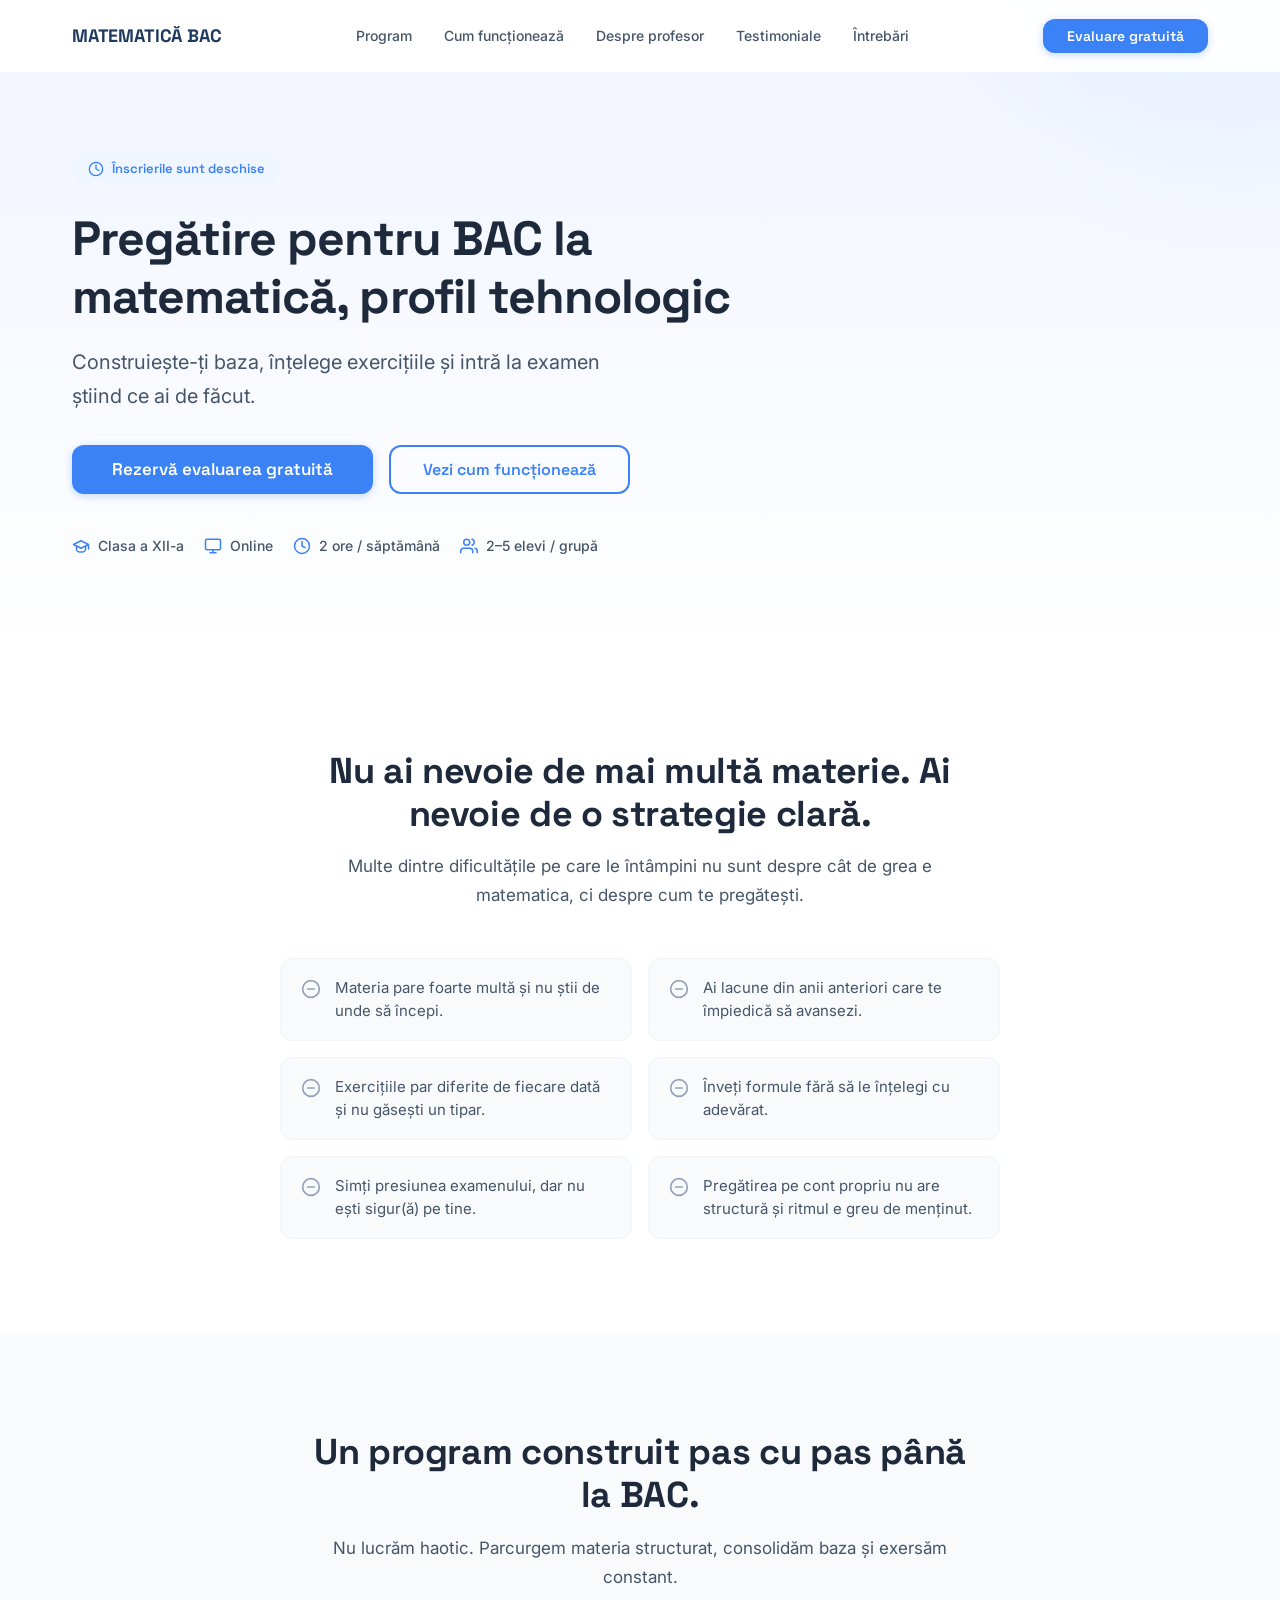
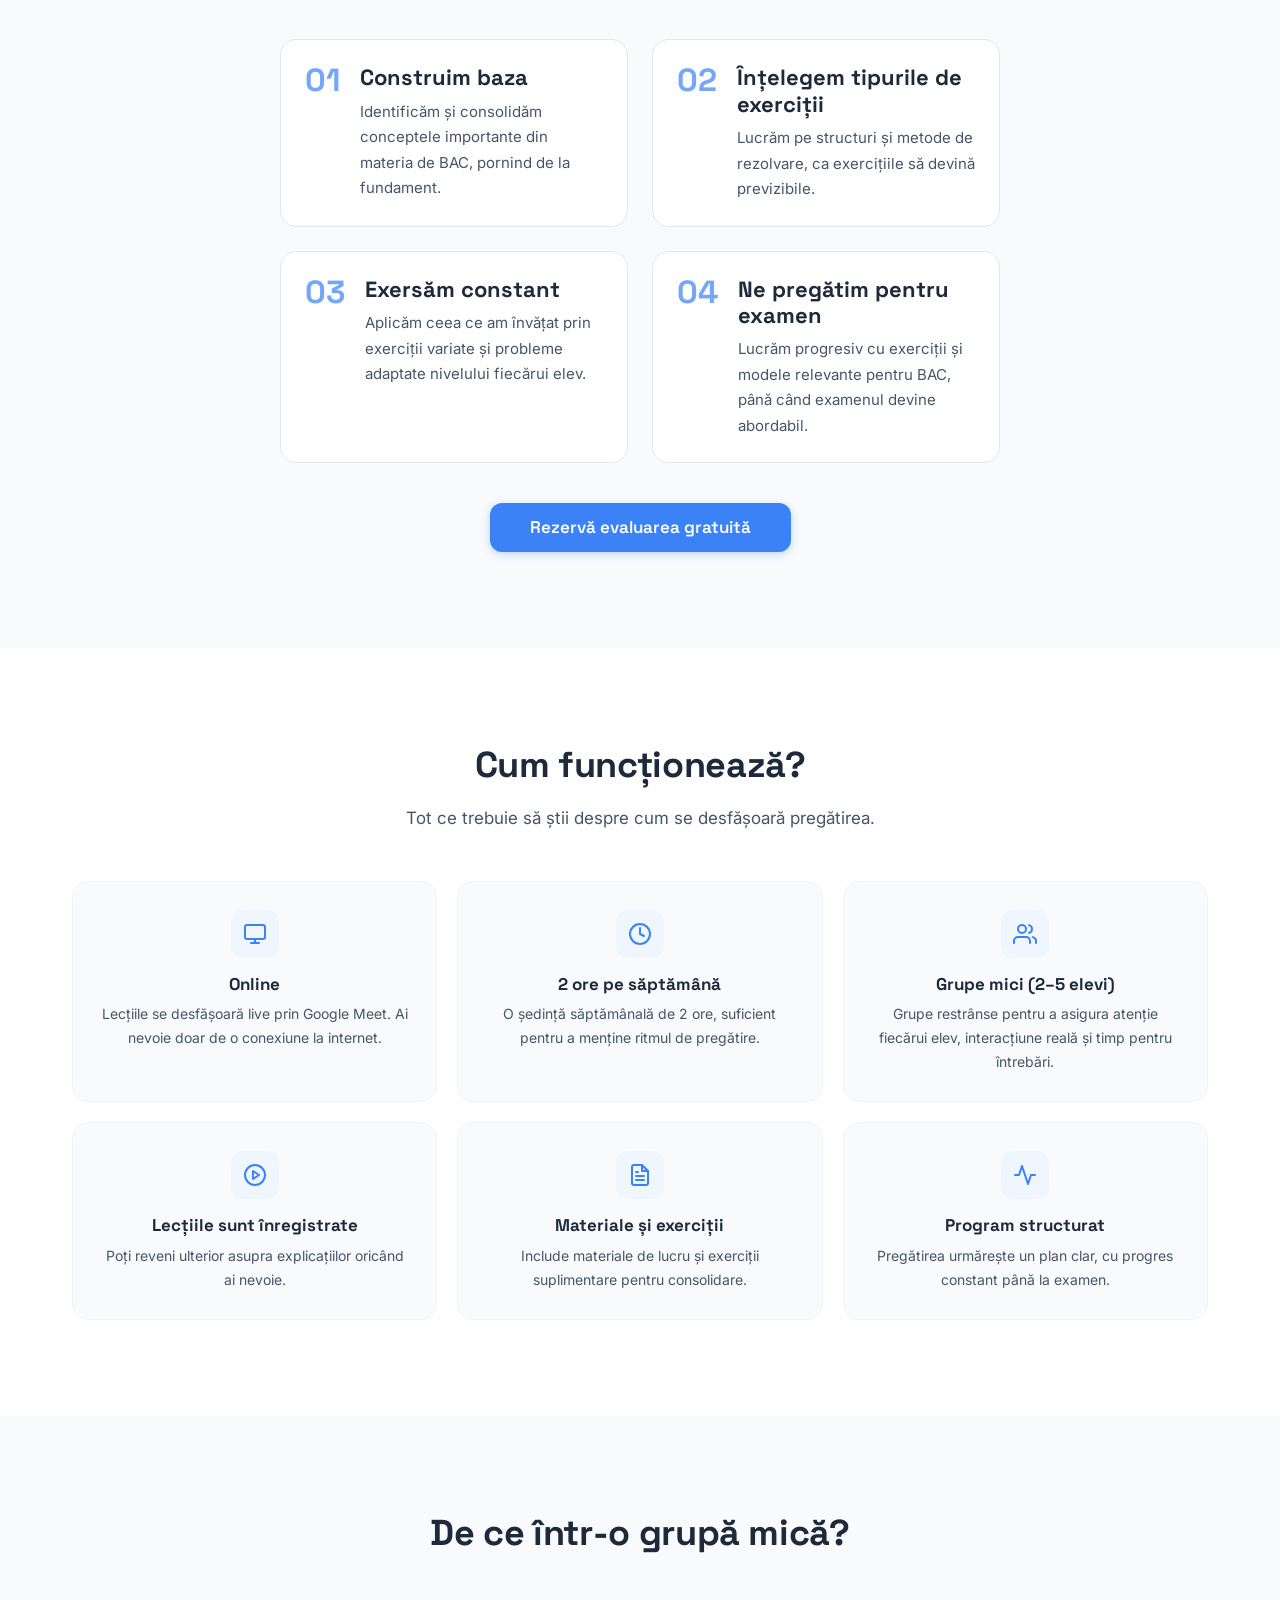
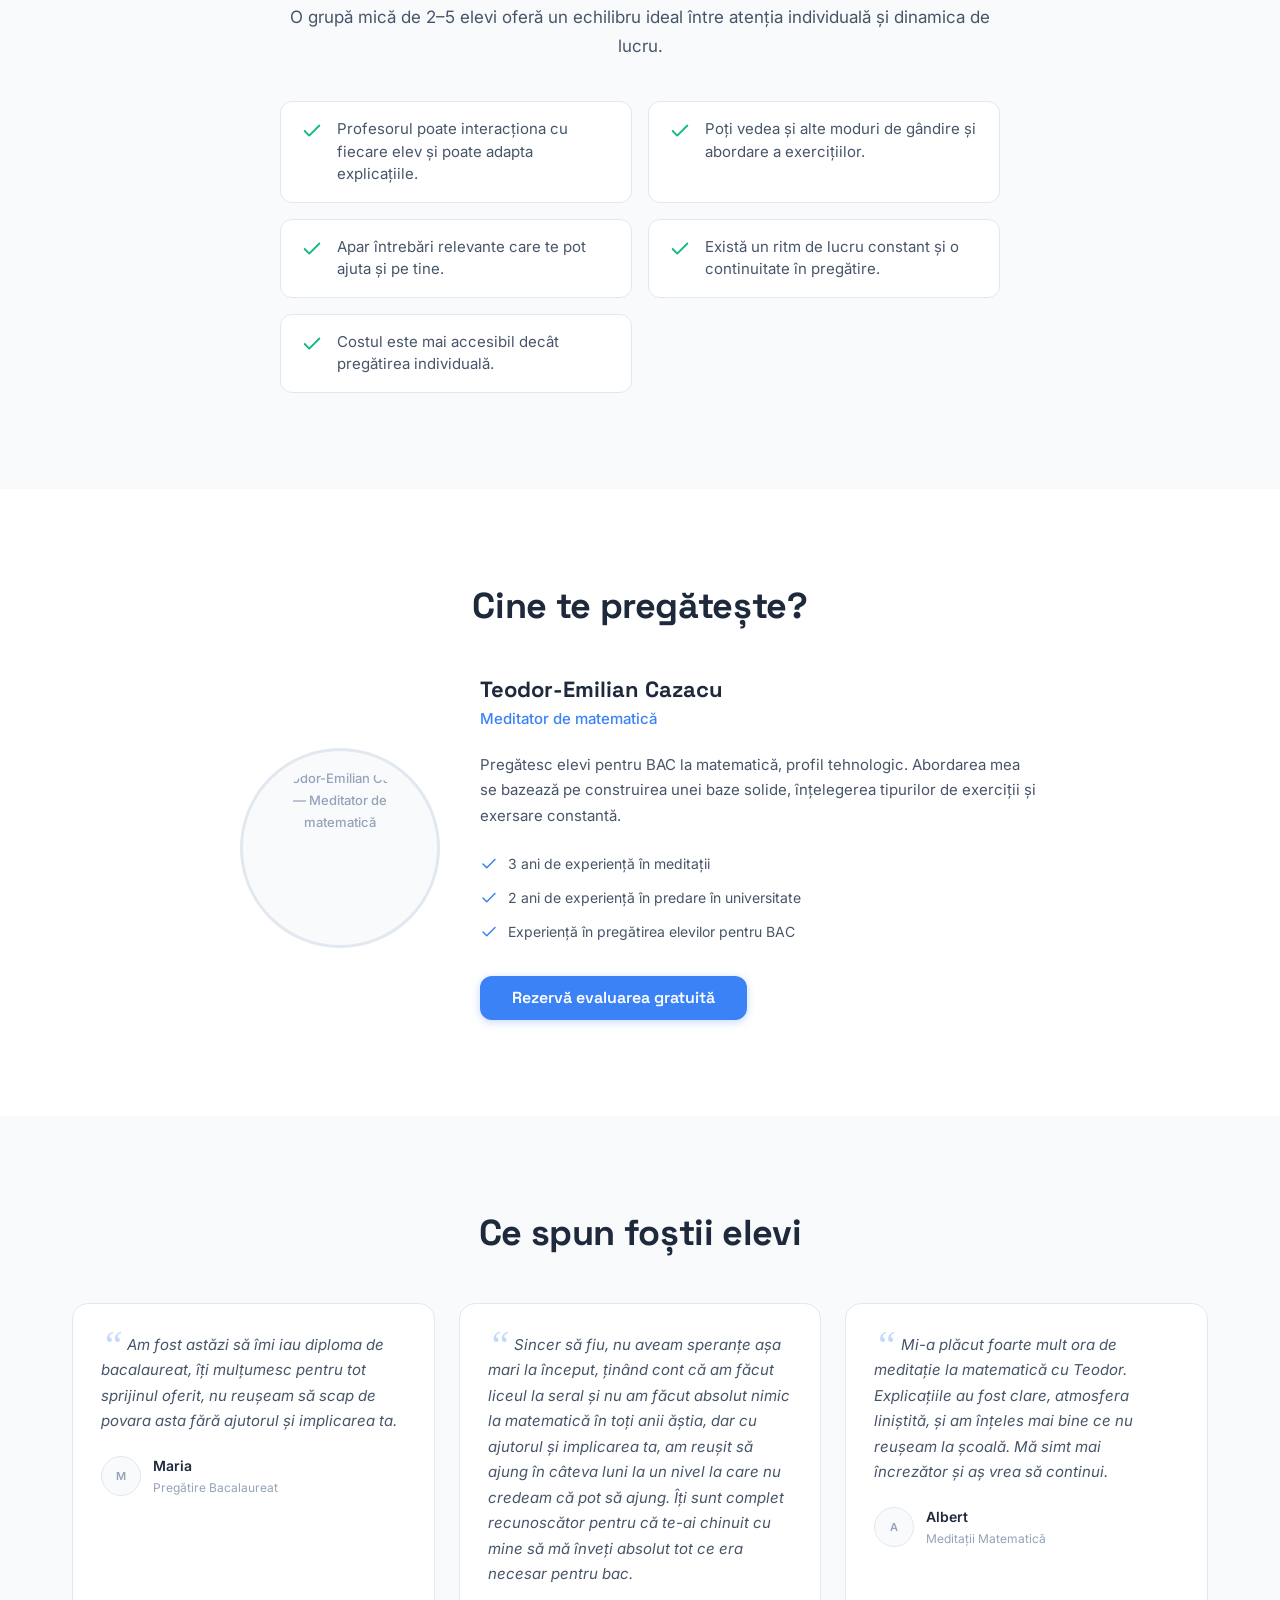
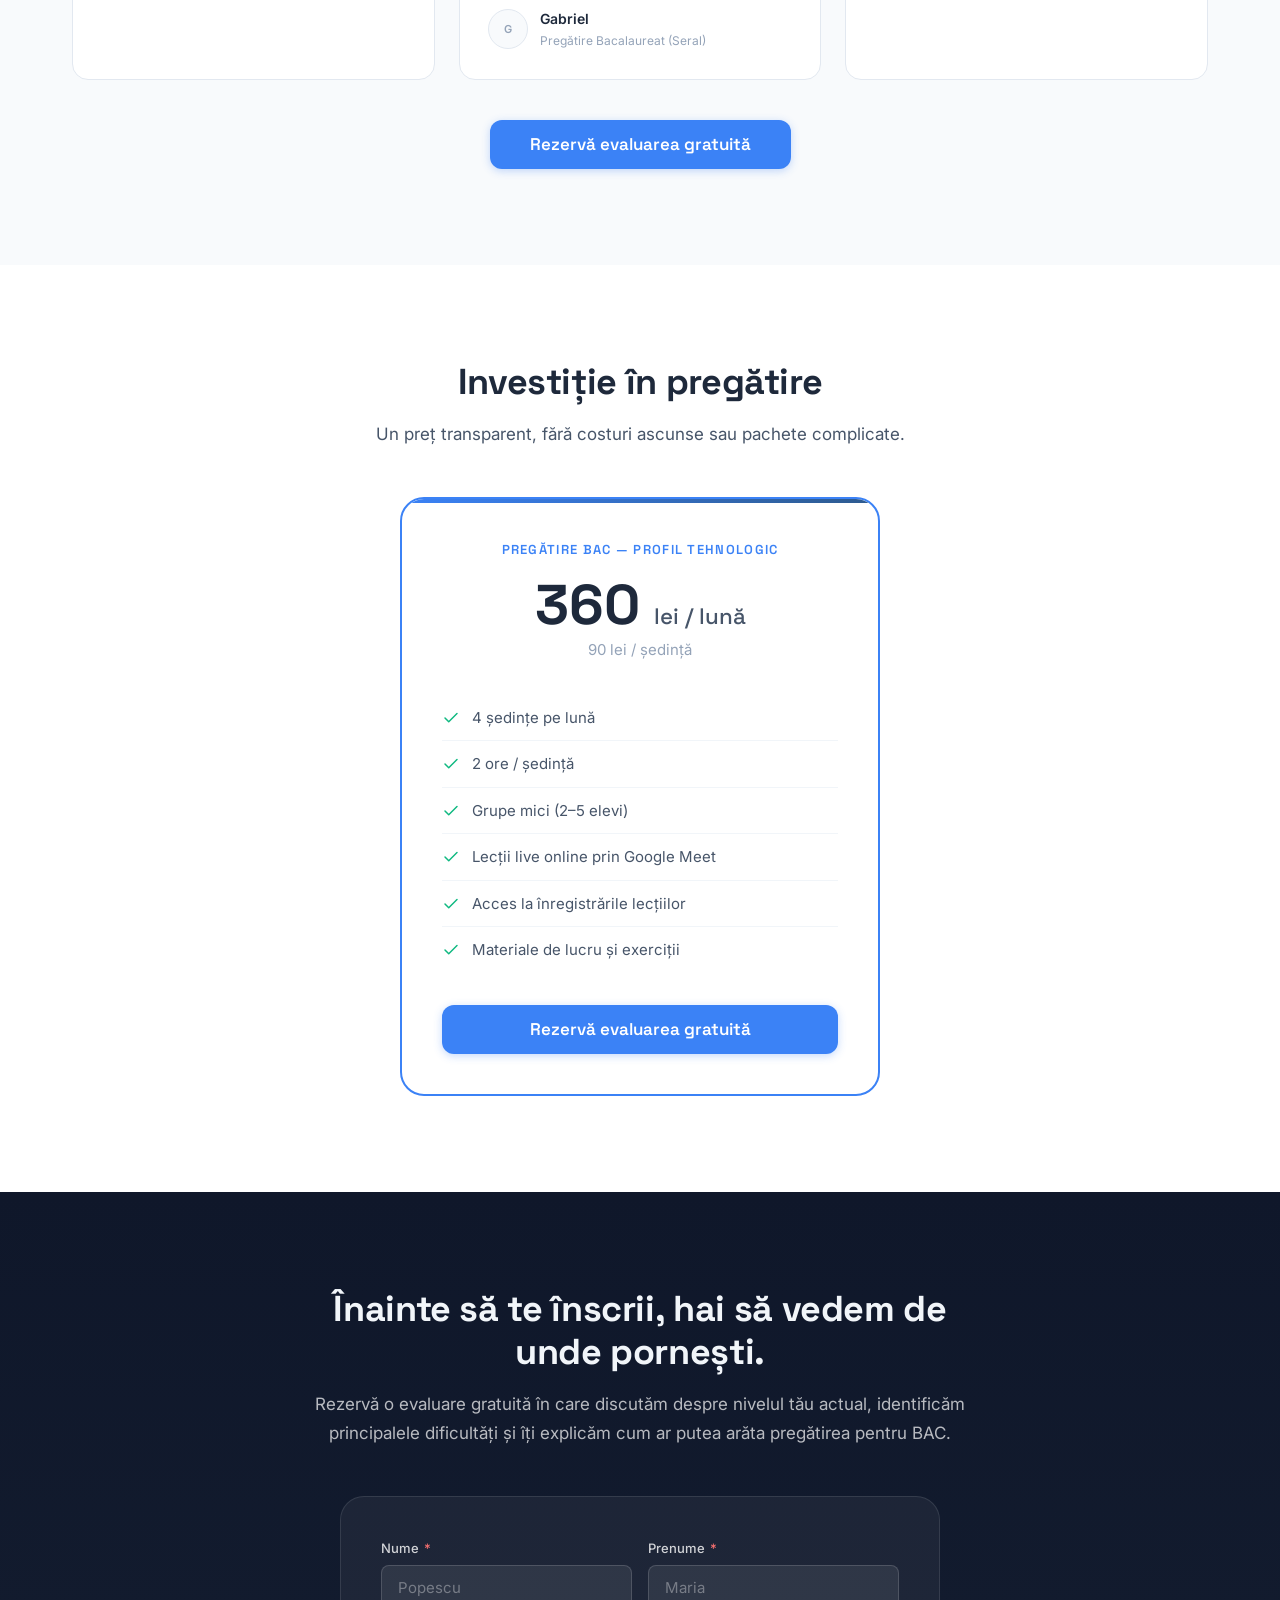
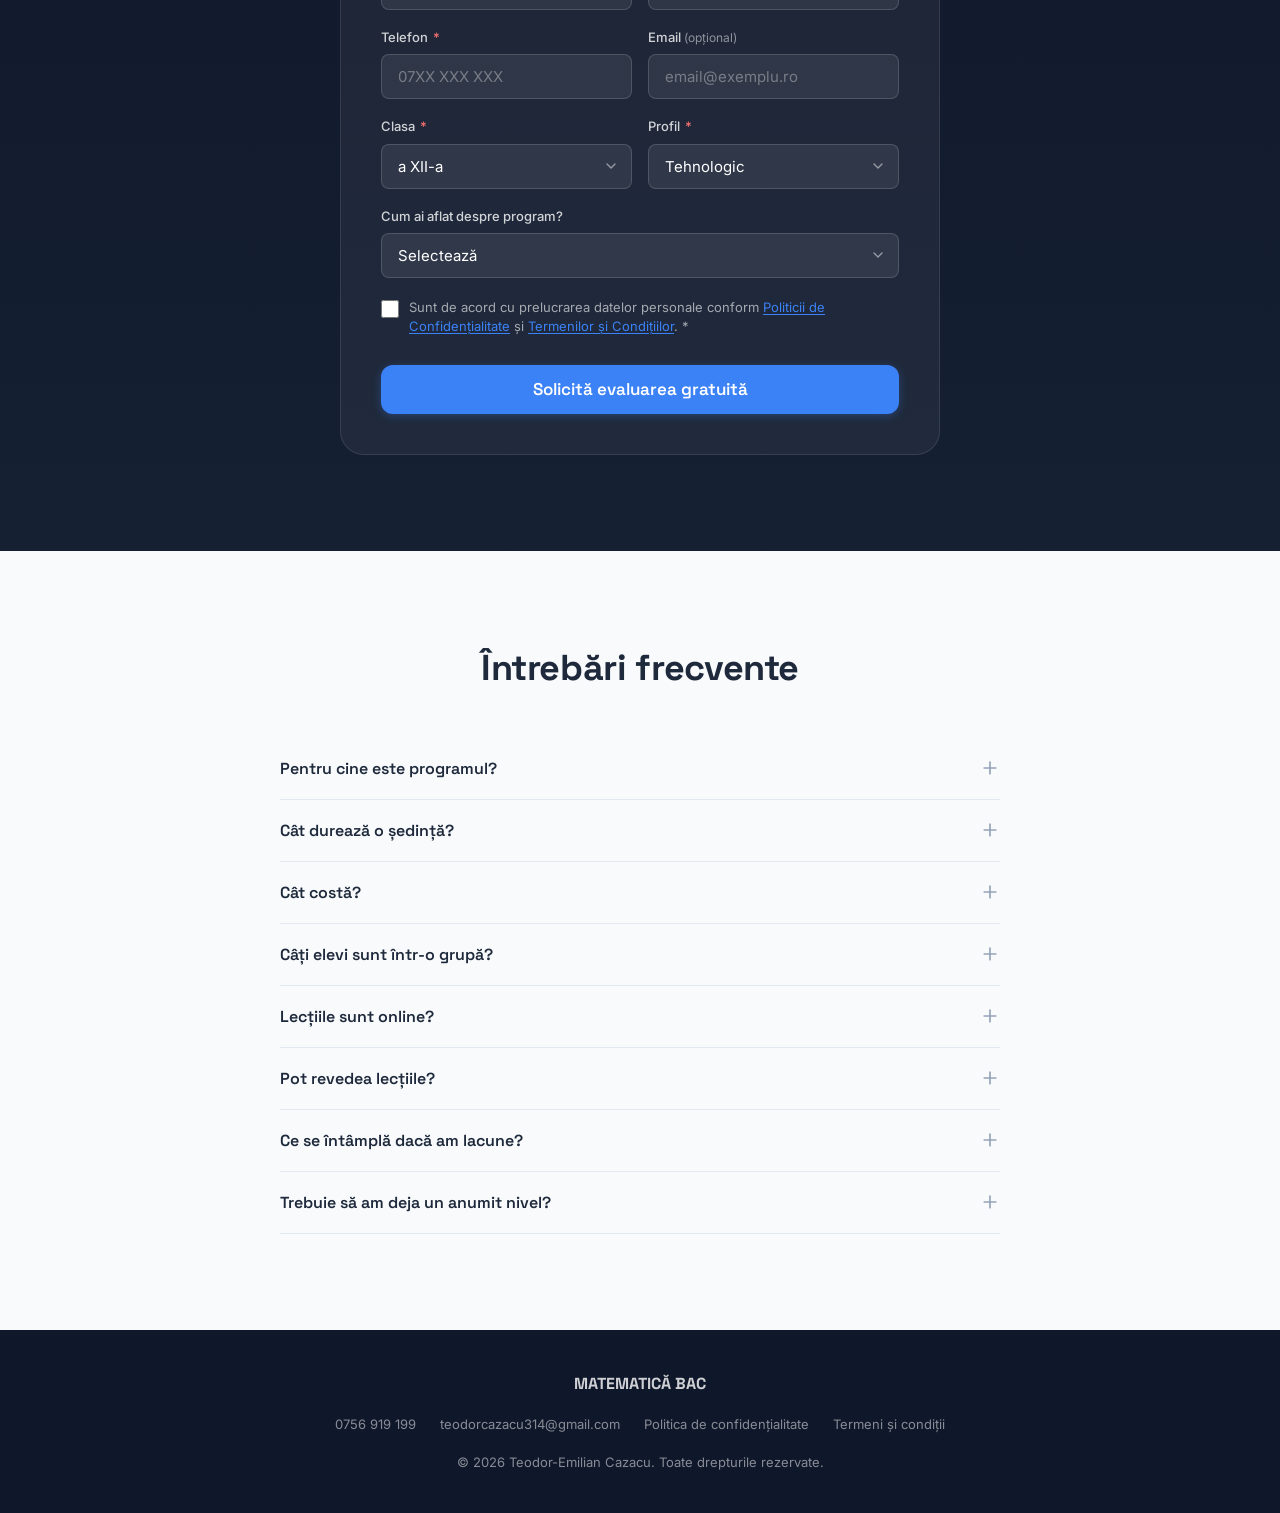
==== index.html @ 0444a310 "Add files via upload" ====
<!DOCTYPE html>
<html lang="ro">
<head>
  <meta charset="UTF-8">
  <meta name="viewport" content="width=device-width, initial-scale=1.0">

  <!-- SEO -->
  <title>Meditații Matematică BAC – Profil Tehnologic | Teodor-Emilian Cazacu</title>
  <meta name="description" content="Pregătire online pentru BAC la matematică, profil tehnologic. Grupe mici (2–5 elevi), 2 ore pe săptămână și lecții înregistrate. Rezervă o evaluare gratuită.">
  <meta name="keywords" content="meditatii matematica bac, meditatii matematica bac tehnologic, pregatire bac matematica tehnologic, matematica bac profil tehnologic, meditatii bac matematica clasa a 12-a, pregatire matematica bac online">
  <meta name="author" content="Teodor-Emilian Cazacu">
  <meta name="robots" content="index, follow">
  <!-- TODO: Replace with your actual canonical URL -->
  <link rel="canonical" href="https://YOUR-USERNAME.github.io/YOUR-REPO-NAME/">

  <!-- Open Graph -->
  <meta property="og:type" content="website">
  <meta property="og:title" content="Meditații Matematică BAC – Profil Tehnologic | Teodor-Emilian Cazacu">
  <meta property="og:description" content="Pregătire online pentru BAC la matematică, profil tehnologic. Grupe mici (2–5 elevi), 2 ore pe săptămână și lecții înregistrate. Rezervă o evaluare gratuită.">
  <meta property="og:url" content="https://YOUR-USERNAME.github.io/YOUR-REPO-NAME/">
  <meta property="og:locale" content="ro_RO">
  <!-- TODO: Add OG image (1200x630px recommended) -->
  <!-- <meta property="og:image" content="https://YOUR-USERNAME.github.io/YOUR-REPO-NAME/assets/images/og-image.jpg"> -->

  <!-- Favicon -->
  <link rel="icon" type="image/svg+xml" href="favicon.svg">

  <!-- Fonts -->
  <link rel="preconnect" href="https://fonts.googleapis.com">
  <link rel="preconnect" href="https://fonts.gstatic.com" crossorigin>
  <link href="https://fonts.googleapis.com/css2?family=Inter:wght@400;500;600&family=Space+Grotesk:wght@600;700&display=swap" rel="stylesheet">

  <!-- Styles -->
  <link rel="stylesheet" href="style.css">

  <!-- Google Analytics 4 -->
  <!-- TODO: Replace GA_MEASUREMENT_ID with your actual GA4 Measurement ID (e.g., G-XXXXXXXXXX) -->
  <!--
  <script async src="https://www.googletagmanager.com/gtag/js?id=GA_MEASUREMENT_ID"></script>
  <script>
    window.dataLayer = window.dataLayer || [];
    function gtag(){dataLayer.push(arguments);}
    gtag('js', new Date());
    gtag('config', 'GA_MEASUREMENT_ID');
  </script>
  -->

  <!-- Structured Data -->
  <script type="application/ld+json">
  {
    "@context": "https://schema.org",
    "@type": "EducationalOrganization",
    "name": "Teodor-Emilian Cazacu — Pregătire BAC Matematică",
    "description": "Pregătire online pentru BAC la matematică, profil tehnologic. Grupe mici (2–5 elevi).",
    "url": "https://YOUR-USERNAME.github.io/YOUR-REPO-NAME/",
    "contactPoint": {
      "@type": "ContactPoint",
      "telephone": "0756 919 199",
      "email": "teodorcazacu314@gmail.com",
      "contactType": "customer service",
      "availableLanguage": "Romanian"
    },
    "offers": {
      "@type": "Offer",
      "name": "Pregătire BAC Matematică — Profil Tehnologic",
      "price": "360",
      "priceCurrency": "RON",
      "description": "4 ședințe/lună, 2 ore/ședință, grupe mici (2–5 elevi), lecții online înregistrate."
    }
  }
  </script>
</head>
<body>

  <!-- ========== HEADER ========== -->
  <header class="header" role="banner">
    <div class="container header-inner">
      <a href="#" class="header-logo" aria-label="Pagina principală">MATEMATICĂ BAC</a>

      <!-- Desktop Navigation -->
      <nav class="header-nav" aria-label="Navigare principală">
        <ul class="nav-list">
          <li><a href="#cum-functioneaza" class="nav-link">Program</a></li>
          <li><a href="#solutia" class="nav-link">Cum funcționează</a></li>
          <li><a href="#despre-profesor" class="nav-link">Despre profesor</a></li>
          <li><a href="#testimoniale" class="nav-link">Testimoniale</a></li>
          <li><a href="#intrebari" class="nav-link">Întrebări</a></li>
        </ul>
      </nav>

      <a href="#evaluare" class="btn btn-primary btn-sm header-cta">Evaluare gratuită</a>

      <!-- Mobile Menu Button -->
      <button class="mobile-menu-btn" id="mobile-menu-btn" aria-label="Deschide meniul" aria-expanded="false" aria-controls="mobile-menu">
        <div class="hamburger">
          <span></span>
          <span></span>
          <span></span>
        </div>
      </button>
    </div>
  </header>

  <!-- Mobile Menu -->
  <div class="mobile-menu" id="mobile-menu" role="navigation" aria-label="Meniu mobil">
    <ul class="mobile-nav-list">
      <li><a href="#cum-functioneaza" class="mobile-nav-link">Program</a></li>
      <li><a href="#solutia" class="mobile-nav-link">Cum funcționează</a></li>
      <li><a href="#despre-profesor" class="mobile-nav-link">Despre profesor</a></li>
      <li><a href="#testimoniale" class="mobile-nav-link">Testimoniale</a></li>
      <li><a href="#intrebari" class="mobile-nav-link">Întrebări</a></li>
    </ul>
    <a href="#evaluare" class="btn btn-primary">Rezervă evaluarea gratuită</a>
  </div>

  <main>
    <!-- ========== SECTION 1 — HERO ========== -->
    <section class="hero" id="hero">
      <div class="container">
        <div class="hero-content">
          <div class="hero-badge" aria-hidden="true">
            <svg viewBox="0 0 24 24" fill="none" stroke="currentColor" stroke-width="2" stroke-linecap="round" stroke-linejoin="round"><circle cx="12" cy="12" r="10"/><path d="M12 6v6l4 2"/></svg>
            Înscrierile sunt deschise
          </div>

          <h1>Pregătire pentru BAC la matematică, profil tehnologic</h1>

          <p class="hero-subtitle">Construiește-ți baza, înțelege exercițiile și intră la examen știind ce ai de făcut.</p>

          <div class="hero-cta">
            <a href="#evaluare" class="btn btn-primary btn-lg">Rezervă evaluarea gratuită</a>
            <a href="#solutia" class="btn btn-secondary">Vezi cum funcționează</a>
          </div>

          <div class="hero-features">
            <div class="hero-feature">
              <svg viewBox="0 0 24 24" fill="none" stroke="currentColor" stroke-width="2" stroke-linecap="round" stroke-linejoin="round"><path d="M22 10v6M2 10l10-5 10 5-10 5z"/><path d="M6 12v5c0 2 4 3 6 3s6-1 6-3v-5"/></svg>
              Clasa a XII-a
            </div>
            <div class="hero-feature">
              <svg viewBox="0 0 24 24" fill="none" stroke="currentColor" stroke-width="2" stroke-linecap="round" stroke-linejoin="round"><rect x="2" y="3" width="20" height="14" rx="2"/><path d="M8 21h8M12 17v4"/></svg>
              Online
            </div>
            <div class="hero-feature">
              <svg viewBox="0 0 24 24" fill="none" stroke="currentColor" stroke-width="2" stroke-linecap="round" stroke-linejoin="round"><circle cx="12" cy="12" r="10"/><path d="M12 6v6l4 2"/></svg>
              2 ore / săptămână
            </div>
            <div class="hero-feature">
              <svg viewBox="0 0 24 24" fill="none" stroke="currentColor" stroke-width="2" stroke-linecap="round" stroke-linejoin="round"><path d="M17 21v-2a4 4 0 0 0-4-4H5a4 4 0 0 0-4 4v2"/><circle cx="9" cy="7" r="4"/><path d="M23 21v-2a4 4 0 0 0-3-3.87"/><path d="M16 3.13a4 4 0 0 1 0 7.75"/></svg>
              2–5 elevi / grupă
            </div>
          </div>
        </div>
      </div>
    </section>

    <!-- ========== SECTION 2 — PROBLEMA ========== -->
    <section class="section problem" id="problema">
      <div class="container">
        <div class="section-header reveal">
          <h2>Nu ai nevoie de mai multă materie. Ai nevoie de o strategie clară.</h2>
          <p>Multe dintre dificultățile pe care le întâmpini nu sunt despre cât de grea e matematica, ci despre cum te pregătești.</p>
        </div>

        <div class="problem-grid">
          <div class="problem-item reveal">
            <svg class="problem-icon" viewBox="0 0 24 24" fill="none" stroke="currentColor" stroke-width="2" stroke-linecap="round" stroke-linejoin="round"><circle cx="12" cy="12" r="10"/><path d="M8 12h8"/></svg>
            <p>Materia pare foarte multă și nu știi de unde să începi.</p>
          </div>

          <div class="problem-item reveal">
            <svg class="problem-icon" viewBox="0 0 24 24" fill="none" stroke="currentColor" stroke-width="2" stroke-linecap="round" stroke-linejoin="round"><circle cx="12" cy="12" r="10"/><path d="M8 12h8"/></svg>
            <p>Ai lacune din anii anteriori care te împiedică să avansezi.</p>
          </div>

          <div class="problem-item reveal">
            <svg class="problem-icon" viewBox="0 0 24 24" fill="none" stroke="currentColor" stroke-width="2" stroke-linecap="round" stroke-linejoin="round"><circle cx="12" cy="12" r="10"/><path d="M8 12h8"/></svg>
            <p>Exercițiile par diferite de fiecare dată și nu găsești un tipar.</p>
          </div>

          <div class="problem-item reveal">
            <svg class="problem-icon" viewBox="0 0 24 24" fill="none" stroke="currentColor" stroke-width="2" stroke-linecap="round" stroke-linejoin="round"><circle cx="12" cy="12" r="10"/><path d="M8 12h8"/></svg>
            <p>Înveți formule fără să le înțelegi cu adevărat.</p>
          </div>

          <div class="problem-item reveal">
            <svg class="problem-icon" viewBox="0 0 24 24" fill="none" stroke="currentColor" stroke-width="2" stroke-linecap="round" stroke-linejoin="round"><circle cx="12" cy="12" r="10"/><path d="M8 12h8"/></svg>
            <p>Simți presiunea examenului, dar nu ești sigur(ă) pe tine.</p>
          </div>

          <div class="problem-item reveal">
            <svg class="problem-icon" viewBox="0 0 24 24" fill="none" stroke="currentColor" stroke-width="2" stroke-linecap="round" stroke-linejoin="round"><circle cx="12" cy="12" r="10"/><path d="M8 12h8"/></svg>
            <p>Pregătirea pe cont propriu nu are structură și ritmul e greu de menținut.</p>
          </div>
        </div>
      </div>
    </section>

    <!-- ========== SECTION 3 — SOLUȚIA ========== -->
    <section class="section section-alt solution" id="solutia">
      <div class="container">
        <div class="section-header reveal">
          <h2>Un program construit pas cu pas până la BAC.</h2>
          <p>Nu lucrăm haotic. Parcurgem materia structurat, consolidăm baza și exersăm constant.</p>
        </div>

        <div class="steps-grid">
          <div class="step-card reveal">
            <span class="step-number">01</span>
            <div class="step-content">
              <h3>Construim baza</h3>
              <p>Identificăm și consolidăm conceptele importante din materia de BAC, pornind de la fundament.</p>
            </div>
          </div>

          <div class="step-card reveal">
            <span class="step-number">02</span>
            <div class="step-content">
              <h3>Înțelegem tipurile de exerciții</h3>
              <p>Lucrăm pe structuri și metode de rezolvare, ca exercițiile să devină previzibile.</p>
            </div>
          </div>

          <div class="step-card reveal">
            <span class="step-number">03</span>
            <div class="step-content">
              <h3>Exersăm constant</h3>
              <p>Aplicăm ceea ce am învățat prin exerciții variate și probleme adaptate nivelului fiecărui elev.</p>
            </div>
          </div>

          <div class="step-card reveal">
            <span class="step-number">04</span>
            <div class="step-content">
              <h3>Ne pregătim pentru examen</h3>
              <p>Lucrăm progresiv cu exerciții și modele relevante pentru BAC, până când examenul devine abordabil.</p>
            </div>
          </div>
        </div>

        <div class="solution-cta reveal">
          <a href="#evaluare" class="btn btn-primary btn-lg">Rezervă evaluarea gratuită</a>
        </div>
      </div>
    </section>

    <!-- ========== SECTION 4 — CUM FUNCȚIONEAZĂ ========== -->
    <section class="section how-it-works" id="cum-functioneaza">
      <div class="container">
        <div class="section-header reveal">
          <h2>Cum funcționează?</h2>
          <p>Tot ce trebuie să știi despre cum se desfășoară pregătirea.</p>
        </div>

        <div class="features-grid">
          <div class="feature-card reveal">
            <div class="feature-icon">
              <svg viewBox="0 0 24 24" fill="none" stroke="currentColor" stroke-width="2" stroke-linecap="round" stroke-linejoin="round"><rect x="2" y="3" width="20" height="14" rx="2"/><path d="M8 21h8M12 17v4"/></svg>
            </div>
            <h3>Online</h3>
            <p>Lecțiile se desfășoară live prin Google Meet. Ai nevoie doar de o conexiune la internet.</p>
          </div>

          <div class="feature-card reveal">
            <div class="feature-icon">
              <svg viewBox="0 0 24 24" fill="none" stroke="currentColor" stroke-width="2" stroke-linecap="round" stroke-linejoin="round"><circle cx="12" cy="12" r="10"/><path d="M12 6v6l4 2"/></svg>
            </div>
            <h3>2 ore pe săptămână</h3>
            <p>O ședință săptămânală de 2 ore, suficient pentru a menține ritmul de pregătire.</p>
          </div>

          <div class="feature-card reveal">
            <div class="feature-icon">
              <svg viewBox="0 0 24 24" fill="none" stroke="currentColor" stroke-width="2" stroke-linecap="round" stroke-linejoin="round"><path d="M17 21v-2a4 4 0 0 0-4-4H5a4 4 0 0 0-4 4v2"/><circle cx="9" cy="7" r="4"/><path d="M23 21v-2a4 4 0 0 0-3-3.87"/><path d="M16 3.13a4 4 0 0 1 0 7.75"/></svg>
            </div>
            <h3>Grupe mici (2–5 elevi)</h3>
            <p>Grupe restrânse pentru a asigura atenție fiecărui elev, interacțiune reală și timp pentru întrebări.</p>
          </div>

          <div class="feature-card reveal">
            <div class="feature-icon">
              <svg viewBox="0 0 24 24" fill="none" stroke="currentColor" stroke-width="2" stroke-linecap="round" stroke-linejoin="round"><circle cx="12" cy="12" r="10"/><polygon points="10 8 16 12 10 16 10 8"/></svg>
            </div>
            <h3>Lecțiile sunt înregistrate</h3>
            <p>Poți reveni ulterior asupra explicațiilor oricând ai nevoie.</p>
          </div>

          <div class="feature-card reveal">
            <div class="feature-icon">
              <svg viewBox="0 0 24 24" fill="none" stroke="currentColor" stroke-width="2" stroke-linecap="round" stroke-linejoin="round"><path d="M14 2H6a2 2 0 0 0-2 2v16a2 2 0 0 0 2 2h12a2 2 0 0 0 2-2V8z"/><polyline points="14 2 14 8 20 8"/><line x1="16" y1="13" x2="8" y2="13"/><line x1="16" y1="17" x2="8" y2="17"/><polyline points="10 9 9 9 8 9"/></svg>
            </div>
            <h3>Materiale și exerciții</h3>
            <p>Include materiale de lucru și exerciții suplimentare pentru consolidare.</p>
          </div>

          <div class="feature-card reveal">
            <div class="feature-icon">
              <svg viewBox="0 0 24 24" fill="none" stroke="currentColor" stroke-width="2" stroke-linecap="round" stroke-linejoin="round"><polyline points="22 12 18 12 15 21 9 3 6 12 2 12"/></svg>
            </div>
            <h3>Program structurat</h3>
            <p>Pregătirea urmărește un plan clar, cu progres constant până la examen.</p>
          </div>
        </div>
      </div>
    </section>

    <!-- ========== SECTION 5 — DE CE GRUPĂ? ========== -->
    <section class="section section-alt why-group" id="de-ce-grupa">
      <div class="container">
        <div class="section-header reveal">
          <h2>De ce într-o grupă mică?</h2>
        </div>

        <div class="why-group-content">
          <p class="why-group-intro reveal">O grupă mică de 2–5 elevi oferă un echilibru ideal între atenția individuală și dinamica de lucru.</p>

          <div class="advantages-list">
            <div class="advantage-item reveal">
              <svg class="advantage-icon" viewBox="0 0 24 24" fill="none" stroke="currentColor" stroke-width="2" stroke-linecap="round" stroke-linejoin="round"><polyline points="20 6 9 17 4 12"/></svg>
              <p>Profesorul poate interacționa cu fiecare elev și poate adapta explicațiile.</p>
            </div>

            <div class="advantage-item reveal">
              <svg class="advantage-icon" viewBox="0 0 24 24" fill="none" stroke="currentColor" stroke-width="2" stroke-linecap="round" stroke-linejoin="round"><polyline points="20 6 9 17 4 12"/></svg>
              <p>Poți vedea și alte moduri de gândire și abordare a exercițiilor.</p>
            </div>

            <div class="advantage-item reveal">
              <svg class="advantage-icon" viewBox="0 0 24 24" fill="none" stroke="currentColor" stroke-width="2" stroke-linecap="round" stroke-linejoin="round"><polyline points="20 6 9 17 4 12"/></svg>
              <p>Apar întrebări relevante care te pot ajuta și pe tine.</p>
            </div>

            <div class="advantage-item reveal">
              <svg class="advantage-icon" viewBox="0 0 24 24" fill="none" stroke="currentColor" stroke-width="2" stroke-linecap="round" stroke-linejoin="round"><polyline points="20 6 9 17 4 12"/></svg>
              <p>Există un ritm de lucru constant și o continuitate în pregătire.</p>
            </div>

            <div class="advantage-item reveal">
              <svg class="advantage-icon" viewBox="0 0 24 24" fill="none" stroke="currentColor" stroke-width="2" stroke-linecap="round" stroke-linejoin="round"><polyline points="20 6 9 17 4 12"/></svg>
              <p>Costul este mai accesibil decât pregătirea individuală.</p>
            </div>
          </div>
        </div>
      </div>
    </section>

    <!-- ========== SECTION 6 — DESPRE PROFESOR ========== -->
    <section class="section about" id="despre-profesor">
      <div class="container">
        <div class="section-header reveal">
          <h2>Cine te pregătește?</h2>
        </div>

        <div class="about-content">
          <div class="about-image reveal">
            <img src="assets/images/profesor.jpg"
                 alt="Teodor-Emilian Cazacu — Meditator de matematică"
                 width="200"
                 height="200"
                 loading="lazy"
                 class="about-photo-placeholder"
                 style="object-fit: cover; border-radius: 50%;">
          </div>

          <div class="about-text reveal">
            <h3>Teodor-Emilian Cazacu</h3>
            <span class="about-role">Meditator de matematică</span>

            <p>Pregătesc elevi pentru BAC la matematică, profil tehnologic. Abordarea mea se bazează pe construirea unei baze solide, înțelegerea tipurilor de exerciții și exersare constantă.</p>

            <div class="about-credentials">
              <div class="credential">
                <svg viewBox="0 0 24 24" fill="none" stroke="currentColor" stroke-width="2" stroke-linecap="round" stroke-linejoin="round"><polyline points="20 6 9 17 4 12"/></svg>
                <span>3 ani de experiență în meditații</span>
              </div>
              <div class="credential">
                <svg viewBox="0 0 24 24" fill="none" stroke="currentColor" stroke-width="2" stroke-linecap="round" stroke-linejoin="round"><polyline points="20 6 9 17 4 12"/></svg>
                <span>2 ani de experiență în predare în universitate</span>
              </div>
              <div class="credential">
                <svg viewBox="0 0 24 24" fill="none" stroke="currentColor" stroke-width="2" stroke-linecap="round" stroke-linejoin="round"><polyline points="20 6 9 17 4 12"/></svg>
                <span>Experiență în pregătirea elevilor pentru BAC</span>
              </div>
            </div>

            <div class="about-cta">
              <a href="#evaluare" class="btn btn-primary">Rezervă evaluarea gratuită</a>
            </div>
          </div>
        </div>
      </div>
    </section>

    <!-- ========== SECTION 7 — TESTIMONIALE ========== -->
    <section class="section section-alt testimonials" id="testimoniale">
      <div class="container">
        <div class="section-header reveal">
          <h2>Ce spun foștii elevi</h2>
        </div>

        <div class="testimonials-grid">
          <div class="testimonial-card reveal">
            <p class="testimonial-quote">Am fost astăzi să îmi iau diploma de bacalaureat, îți mulțumesc pentru tot sprijinul oferit, nu reușeam să scap de povara asta fără ajutorul și implicarea ta.</p>
            <div class="testimonial-author">
              <div class="testimonial-avatar" aria-hidden="true">M</div>
              <div>
                <div class="testimonial-name">Maria</div>
                <div class="testimonial-detail">Pregătire Bacalaureat</div>
              </div>
            </div>
          </div>

<div class="testimonial-card reveal">
            <p class="testimonial-quote">Sincer să fiu, nu aveam speranțe așa mari la început, ținând cont că am făcut liceul la seral și nu am făcut absolut nimic la matematică în toți anii ăștia, dar cu ajutorul și implicarea ta, am reușit să ajung în câteva luni la un nivel la care nu credeam că pot să ajung. Îți sunt complet recunoscător pentru că te-ai chinuit cu mine să mă înveți absolut tot ce era necesar pentru bac.</p>
            <div class="testimonial-author">
              <div class="testimonial-avatar" aria-hidden="true">G</div>
              <div>
                <div class="testimonial-name">Gabriel</div>
                <div class="testimonial-detail">Pregătire Bacalaureat (Seral)</div>
              </div>
            </div>
          </div>

          <div class="testimonial-card reveal">
            <p class="testimonial-quote">Mi-a plăcut foarte mult ora de meditație la matematică cu Teodor. Explicațiile au fost clare, atmosfera liniștită, și am înțeles mai bine ce nu reușeam la școală. Mă simt mai încrezător și aș vrea să continui.</p>
            <div class="testimonial-author">
              <div class="testimonial-avatar" aria-hidden="true">A</div>
              <div>
                <div class="testimonial-name">Albert</div>
                <div class="testimonial-detail">Meditații Matematică</div>
              </div>
            </div>
          </div>

          
        </div>

        <div class="testimonials-cta reveal">
          <a href="#evaluare" class="btn btn-primary btn-lg">Rezervă evaluarea gratuită</a>
        </div>
      </div>
    </section>

    <!-- ========== SECTION 8 — PREȚ ========== -->
    <section class="section pricing" id="pret">
      <div class="container">
        <div class="section-header reveal">
          <h2>Investiție în pregătire</h2>
          <p>Un preț transparent, fără costuri ascunse sau pachete complicate.</p>
        </div>

        <div class="pricing-card reveal">
          <div class="pricing-label">Pregătire BAC — Profil Tehnologic</div>
          <div class="pricing-amount">360 <span>lei / lună</span></div>
          <div class="pricing-per-session">90 lei / ședință</div>

          <div class="pricing-features">
            <div class="pricing-feature">
              <svg viewBox="0 0 24 24" fill="none" stroke="currentColor" stroke-width="2" stroke-linecap="round" stroke-linejoin="round"><polyline points="20 6 9 17 4 12"/></svg>
              <span>4 ședințe pe lună</span>
            </div>
            <div class="pricing-feature">
              <svg viewBox="0 0 24 24" fill="none" stroke="currentColor" stroke-width="2" stroke-linecap="round" stroke-linejoin="round"><polyline points="20 6 9 17 4 12"/></svg>
              <span>2 ore / ședință</span>
            </div>
            <div class="pricing-feature">
              <svg viewBox="0 0 24 24" fill="none" stroke="currentColor" stroke-width="2" stroke-linecap="round" stroke-linejoin="round"><polyline points="20 6 9 17 4 12"/></svg>
              <span>Grupe mici (2–5 elevi)</span>
            </div>
            <div class="pricing-feature">
              <svg viewBox="0 0 24 24" fill="none" stroke="currentColor" stroke-width="2" stroke-linecap="round" stroke-linejoin="round"><polyline points="20 6 9 17 4 12"/></svg>
              <span>Lecții live online prin Google Meet</span>
            </div>
            <div class="pricing-feature">
              <svg viewBox="0 0 24 24" fill="none" stroke="currentColor" stroke-width="2" stroke-linecap="round" stroke-linejoin="round"><polyline points="20 6 9 17 4 12"/></svg>
              <span>Acces la înregistrările lecțiilor</span>
            </div>
            <div class="pricing-feature">
              <svg viewBox="0 0 24 24" fill="none" stroke="currentColor" stroke-width="2" stroke-linecap="round" stroke-linejoin="round"><polyline points="20 6 9 17 4 12"/></svg>
              <span>Materiale de lucru și exerciții</span>
            </div>
          </div>

          <a href="#evaluare" class="btn btn-primary btn-lg" style="width: 100%;">Rezervă evaluarea gratuită</a>
        </div>
      </div>
    </section>

    <!-- ========== SECTION 9 — EVALUARE GRATUITĂ ========== -->
    <section class="section evaluation" id="evaluare">
      <div class="container">
        <div class="section-header reveal">
          <h2 style="color: var(--color-text-inverse);">Înainte să te înscrii, hai să vedem de unde pornești.</h2>
          <p>Rezervă o evaluare gratuită în care discutăm despre nivelul tău actual, identificăm principalele dificultăți și îți explicăm cum ar putea arăta pregătirea pentru BAC.</p>
        </div>

        <div class="evaluation-form-wrapper reveal">
          <!-- ================================================
               FORM — EVALUATION REQUEST
               TODO: Connect to a real form backend.
               See README.md for integration options.
               ================================================ -->
          <form id="evaluation-form" novalidate>
            <!-- FormSubmit Settings -->
            <input type="hidden" name="_subject" value="Cerere nouă de evaluare BAC Matematică">
            <input type="hidden" name="_captcha" value="false">
            <input type="hidden" name="_template" value="table">

            <!-- UTM Hidden Fields -->
            <input type="hidden" name="utm_source" value="">
            <input type="hidden" name="utm_medium" value="">
            <input type="hidden" name="utm_campaign" value="">
            <input type="hidden" name="utm_term" value="">
            <input type="hidden" name="utm_content" value="">

            <div class="form-row">
              <div class="form-group">
                <label class="form-label" for="form-nume">Nume <span class="required" aria-label="obligatoriu">*</span></label>
                <input type="text" id="form-nume" name="nume" class="form-input" placeholder="Popescu" required autocomplete="family-name">
                <span class="form-error" role="alert">Completează numele.</span>
              </div>
              <div class="form-group">
                <label class="form-label" for="form-prenume">Prenume <span class="required" aria-label="obligatoriu">*</span></label>
                <input type="text" id="form-prenume" name="prenume" class="form-input" placeholder="Maria" required autocomplete="given-name">
                <span class="form-error" role="alert">Completează prenumele.</span>
              </div>
            </div>

            <div class="form-row">
              <div class="form-group">
                <label class="form-label" for="form-phone">Telefon <span class="required" aria-label="obligatoriu">*</span></label>
                <input type="tel" id="form-phone" name="telefon" class="form-input" placeholder="07XX XXX XXX" required autocomplete="tel">
                <span class="form-error" role="alert">Introdu un număr de telefon valid.</span>
              </div>
              <div class="form-group">
                <label class="form-label" for="form-email">Email <span style="font-size: 0.75rem; color: rgba(255, 255, 255, 0.5); font-weight: normal;">(opțional)</span></label>
                <input type="email" id="form-email" name="email" class="form-input" placeholder="email@exemplu.ro" autocomplete="email">
                <span class="form-error" role="alert">Dacă introduci emailul, asigură-te că este valid.</span>
              </div>
            </div>

            <div class="form-row">
              <div class="form-group">
                <label class="form-label" for="form-clasa">Clasa <span class="required" aria-label="obligatoriu">*</span></label>
                <select id="form-clasa" name="clasa" class="form-select" required>
                  <option value="" disabled>Selectează clasa</option>
                  <option value="a XI-a">a XI-a</option>
                  <option value="a XII-a" selected>a XII-a</option>
                  <option value="absolvent">Absolvent</option>
                </select>
                <span class="form-error" role="alert">Selectează clasa.</span>
              </div>
              <div class="form-group">
                <label class="form-label" for="form-profil">Profil <span class="required" aria-label="obligatoriu">*</span></label>
                <select id="form-profil" name="profil" class="form-select" required>
                  <option value="" disabled>Selectează profilul</option>
                  <option value="Tehnologic" selected>Tehnologic</option>
		  <option value="Real">Real</option>
                  <option value="Științele naturii">Științele naturii</option>
                  <option value="Altul">Altul</option>
                </select>
                <span class="form-error" role="alert">Selectează profilul.</span>
              </div>
            </div>




            <div class="form-row" style="grid-template-columns: 1fr;">
              <div class="form-group">
                <label class="form-label" for="form-sursa">Cum ai aflat despre program?</label>
                <select id="form-sursa" name="sursa" class="form-select">
                  <option value="" disabled selected>Selectează</option>
                  <option value="Recomandare">Recomandare de la un prieten/coleg</option>
                  <option value="Social media">Social media</option>
                  <option value="Căutare Google">Căutare Google</option>
                  <option value="Profesor/Școală">Profesor / Școală</option>
                  <option value="Altceva">Altceva</option>
                </select>
              </div>
            </div>

            <!-- GDPR Consent -->
            <div class="form-checkbox">
              <input type="checkbox" id="form-gdpr" name="gdpr_consent" required>
              <label for="form-gdpr">
                Sunt de acord cu prelucrarea datelor personale conform
                <a href="politica-confidentialitate.html" target="_blank" rel="noopener">Politicii de Confidențialitate</a>
                și
                <a href="termeni-conditii.html" target="_blank" rel="noopener">Termenilor și Condițiilor</a>.
                <span class="required" aria-label="obligatoriu">*</span>
              </label>
            </div>

            <button type="submit" class="btn btn-primary btn-lg form-submit-btn">Solicită evaluarea gratuită</button>
          </form>

          <!-- Success Message -->
          <div class="form-success" role="status" aria-live="polite">
            <div class="form-success-icon">
              <svg viewBox="0 0 24 24" fill="none" stroke="currentColor" stroke-width="2.5" stroke-linecap="round" stroke-linejoin="round"><polyline points="20 6 9 17 4 12"/></svg>
            </div>
            <h3>Mulțumesc!</h3>
            <p>Cererea ta a fost trimisă. Vei fi contactat(ă) în cel mai scurt timp pentru stabilirea evaluării gratuite.</p>
          </div>
        </div>
      </div>
    </section>

    <!-- ========== SECTION 10 — FAQ ========== -->
    <section class="section section-alt faq" id="intrebari">
      <div class="container">
        <div class="section-header reveal">
          <h2>Întrebări frecvente</h2>
        </div>

        <div class="faq-list">
          <div class="faq-item reveal">
            <button class="faq-question" aria-expanded="false">
              Pentru cine este programul?
              <svg class="faq-icon" viewBox="0 0 24 24" fill="none" stroke="currentColor" stroke-width="2" stroke-linecap="round" stroke-linejoin="round"><line x1="12" y1="5" x2="12" y2="19"/><line x1="5" y1="12" x2="19" y2="12"/></svg>
            </button>
            <div class="faq-answer" role="region">
              <div class="faq-answer-inner">
                Programul este destinat elevilor de clasa a XII-a, profil tehnologic, care se pregătesc pentru BAC la matematică. Este potrivit atât pentru cei care vor să-și consolideze baza, cât și pentru cei care vor o pregătire structurată pentru examen.
              </div>
            </div>
          </div>

          <div class="faq-item reveal">
            <button class="faq-question" aria-expanded="false">
              Cât durează o ședință?
              <svg class="faq-icon" viewBox="0 0 24 24" fill="none" stroke="currentColor" stroke-width="2" stroke-linecap="round" stroke-linejoin="round"><line x1="12" y1="5" x2="12" y2="19"/><line x1="5" y1="12" x2="19" y2="12"/></svg>
            </button>
            <div class="faq-answer" role="region">
              <div class="faq-answer-inner">
                Fiecare ședință durează 2 ore.
              </div>
            </div>
          </div>

          <div class="faq-item reveal">
            <button class="faq-question" aria-expanded="false">
              Cât costă?
              <svg class="faq-icon" viewBox="0 0 24 24" fill="none" stroke="currentColor" stroke-width="2" stroke-linecap="round" stroke-linejoin="round"><line x1="12" y1="5" x2="12" y2="19"/><line x1="5" y1="12" x2="19" y2="12"/></svg>
            </button>
            <div class="faq-answer" role="region">
              <div class="faq-answer-inner">
                360 lei pe lună pentru 4 ședințe (90 lei / ședință). Prețul include lecțiile live, accesul la înregistrări și materialele de lucru.
              </div>
            </div>
          </div>

          <div class="faq-item reveal">
            <button class="faq-question" aria-expanded="false">
              Câți elevi sunt într-o grupă?
              <svg class="faq-icon" viewBox="0 0 24 24" fill="none" stroke="currentColor" stroke-width="2" stroke-linecap="round" stroke-linejoin="round"><line x1="12" y1="5" x2="12" y2="19"/><line x1="5" y1="12" x2="19" y2="12"/></svg>
            </button>
            <div class="faq-answer" role="region">
              <div class="faq-answer-inner">
                Grupele sunt restrânse, de 2–5 elevi per grupă. Acest format asigură atenție pentru fiecare elev, interacțiune reală și suficient timp pentru întrebări.
              </div>
            </div>
          </div>

          <div class="faq-item reveal">
            <button class="faq-question" aria-expanded="false">
              Lecțiile sunt online?
              <svg class="faq-icon" viewBox="0 0 24 24" fill="none" stroke="currentColor" stroke-width="2" stroke-linecap="round" stroke-linejoin="round"><line x1="12" y1="5" x2="12" y2="19"/><line x1="5" y1="12" x2="19" y2="12"/></svg>
            </button>
            <div class="faq-answer" role="region">
              <div class="faq-answer-inner">
                Da, toate lecțiile se desfășoară live, online, prin Google Meet. Poți participa de oriunde din România.
              </div>
            </div>
          </div>

          <div class="faq-item reveal">
            <button class="faq-question" aria-expanded="false">
              Pot revedea lecțiile?
              <svg class="faq-icon" viewBox="0 0 24 24" fill="none" stroke="currentColor" stroke-width="2" stroke-linecap="round" stroke-linejoin="round"><line x1="12" y1="5" x2="12" y2="19"/><line x1="5" y1="12" x2="19" y2="12"/></svg>
            </button>
            <div class="faq-answer" role="region">
              <div class="faq-answer-inner">
                Da, lecțiile sunt înregistrate. Poți reveni asupra explicațiilor oricând ai nevoie, la propriul tău ritm.
              </div>
            </div>
          </div>

          <div class="faq-item reveal">
            <button class="faq-question" aria-expanded="false">
              Ce se întâmplă dacă am lacune?
              <svg class="faq-icon" viewBox="0 0 24 24" fill="none" stroke="currentColor" stroke-width="2" stroke-linecap="round" stroke-linejoin="round"><line x1="12" y1="5" x2="12" y2="19"/><line x1="5" y1="12" x2="19" y2="12"/></svg>
            </button>
            <div class="faq-answer" role="region">
              <div class="faq-answer-inner">
                Programul este construit astfel încât să consolidăm baza înainte de a avansa. Evaluarea gratuită de la început ne ajută să identificăm exact unde sunt dificultățile.
              </div>
            </div>
          </div>

          <div class="faq-item reveal">
            <button class="faq-question" aria-expanded="false">
              Trebuie să am deja un anumit nivel?
              <svg class="faq-icon" viewBox="0 0 24 24" fill="none" stroke="currentColor" stroke-width="2" stroke-linecap="round" stroke-linejoin="round"><line x1="12" y1="5" x2="12" y2="19"/><line x1="5" y1="12" x2="19" y2="12"/></svg>
            </button>
            <div class="faq-answer" role="region">
              <div class="faq-answer-inner">
                Nu este necesară o notă minimă. Evaluarea gratuită ne ajută să înțelegem nivelul tău actual și să stabilim un plan de lucru potrivit.
              </div>
            </div>
          </div>
        </div>
      </div>
    </section>
  </main>

  <!-- ========== FOOTER ========== -->
  <footer class="footer" role="contentinfo">
    <div class="container footer-inner">
      <span class="footer-logo">MATEMATICĂ BAC</span>
      <div class="footer-links">
        <a href="tel:0756919199">0756 919 199</a>
        <a href="mailto:teodorcazacu314@gmail.com">teodorcazacu314@gmail.com</a>
        <a href="politica-confidentialitate.html">Politica de confidențialitate</a>
        <a href="termeni-conditii.html">Termeni și condiții</a>
      </div>
      <p>&copy; 2026 Teodor-Emilian Cazacu. Toate drepturile rezervate.</p>
    </div>
  </footer>

  <!-- ========== STICKY CTA (Mobile) ========== -->
  <div class="sticky-cta" aria-hidden="true">
    <a href="#evaluare" class="btn btn-primary">Rezervă evaluarea gratuită</a>
  </div>

  <!-- Scripts -->
  <script src="script.js"></script>

</body>
</html>
---- style.css ----
/* ============================================
   MATEMATICĂ BAC — Landing Page Styles
   Premium, Modern, Academic Design
   Mobile-First Responsive
   ============================================ */

/* --- CSS Custom Properties --- */
:root {
  /* Colors */
  --color-primary: #1e3a5f;
  --color-primary-dark: #0f2440;
  --color-primary-light: #2d5a8e;
  --color-accent: #3b82f6;
  --color-accent-hover: #2563eb;
  --color-accent-light: #eff6ff;
  --color-accent-subtle: #dbeafe;

  --color-bg: #ffffff;
  --color-bg-alt: #f8fafc;
  --color-bg-dark: #0f172a;
  --color-bg-hero: #f0f4ff;

  --color-text: #1e293b;
  --color-text-secondary: #475569;
  --color-text-muted: #94a3b8;
  --color-text-inverse: #f1f5f9;

  --color-border: #e2e8f0;
  --color-border-light: #f1f5f9;

  --color-success: #10b981;
  --color-success-bg: #ecfdf5;

  /* Typography */
  --font-heading: 'Space Grotesk', system-ui, sans-serif;
  --font-body: 'Inter', system-ui, sans-serif;

  /* Spacing */
  --section-padding: 4rem 0;
  --container-max: 1140px;
  --container-padding: 1.25rem;

  /* Borders & Shadows */
  --radius-sm: 0.5rem;
  --radius-md: 0.75rem;
  --radius-lg: 1rem;
  --radius-xl: 1.5rem;
  --radius-full: 50%;

  --shadow-sm: 0 1px 3px rgba(0, 0, 0, 0.06);
  --shadow-md: 0 4px 12px rgba(0, 0, 0, 0.08);
  --shadow-lg: 0 8px 30px rgba(0, 0, 0, 0.1);
  --shadow-xl: 0 16px 48px rgba(0, 0, 0, 0.12);

  /* Transitions */
  --transition-fast: 150ms ease;
  --transition-base: 250ms ease;
  --transition-slow: 400ms ease;

  /* Header */
  --header-height: 4rem;
}

/* --- Reset & Base --- */
*,
*::before,
*::after {
  box-sizing: border-box;
  margin: 0;
  padding: 0;
}

html {
  scroll-behavior: smooth;
  scroll-padding-top: calc(var(--header-height) + 1rem);
  -webkit-text-size-adjust: 100%;
}

body {
  font-family: var(--font-body);
  font-size: 1rem;
  line-height: 1.7;
  color: var(--color-text);
  background-color: var(--color-bg);
  -webkit-font-smoothing: antialiased;
  -moz-osx-font-smoothing: grayscale;
  overflow-x: hidden;
}

img {
  max-width: 100%;
  height: auto;
  display: block;
}

a {
  color: var(--color-accent);
  text-decoration: none;
  transition: color var(--transition-fast);
}

a:hover {
  color: var(--color-accent-hover);
}

ul, ol {
  list-style: none;
}

button {
  cursor: pointer;
  font-family: inherit;
  border: none;
  background: none;
}

input, select, textarea {
  font-family: inherit;
  font-size: 1rem;
}

/* --- Typography --- */
h1, h2, h3, h4, h5, h6 {
  font-family: var(--font-heading);
  font-weight: 700;
  line-height: 1.2;
  color: var(--color-text);
}

h1 {
  font-size: clamp(1.75rem, 4vw + 0.5rem, 3rem);
  letter-spacing: -0.02em;
}

h2 {
  font-size: clamp(1.5rem, 3vw + 0.5rem, 2.25rem);
  letter-spacing: -0.01em;
}

h3 {
  font-size: clamp(1.125rem, 2vw + 0.25rem, 1.375rem);
}

p {
  margin-bottom: 1rem;
}

p:last-child {
  margin-bottom: 0;
}

/* --- Layout --- */
.container {
  width: 100%;
  max-width: var(--container-max);
  margin: 0 auto;
  padding: 0 var(--container-padding);
}

.section {
  padding: var(--section-padding);
}

.section-alt {
  background-color: var(--color-bg-alt);
}

.section-dark {
  background-color: var(--color-bg-dark);
  color: var(--color-text-inverse);
}

.section-dark h2,
.section-dark h3 {
  color: var(--color-text-inverse);
}

.section-header {
  text-align: center;
  max-width: 680px;
  margin: 0 auto 3rem;
}

.section-header h2 {
  margin-bottom: 1rem;
}

.section-header p {
  color: var(--color-text-secondary);
  font-size: 1.0625rem;
}

.section-dark .section-header p {
  color: var(--color-text-muted);
}

/* --- Buttons --- */
.btn {
  display: inline-flex;
  align-items: center;
  justify-content: center;
  gap: 0.5rem;
  padding: 0.875rem 2rem;
  font-family: var(--font-heading);
  font-size: 1rem;
  font-weight: 600;
  line-height: 1;
  border-radius: var(--radius-md);
  transition: all var(--transition-base);
  text-align: center;
  white-space: nowrap;
}

.btn:focus-visible {
  outline: 3px solid var(--color-accent);
  outline-offset: 2px;
}

.btn-primary {
  background-color: var(--color-accent);
  color: #ffffff;
  box-shadow: 0 2px 8px rgba(59, 130, 246, 0.3);
}

.btn-primary:hover {
  background-color: var(--color-accent-hover);
  color: #ffffff;
  box-shadow: 0 4px 16px rgba(59, 130, 246, 0.4);
  transform: translateY(-1px);
}

.btn-primary:active {
  transform: translateY(0);
}

.btn-secondary {
  background-color: transparent;
  color: var(--color-accent);
  border: 2px solid var(--color-accent);
}

.btn-secondary:hover {
  background-color: var(--color-accent-light);
  color: var(--color-accent-hover);
}

.btn-outline-light {
  background-color: transparent;
  color: var(--color-text-inverse);
  border: 2px solid rgba(255, 255, 255, 0.3);
}

.btn-outline-light:hover {
  background-color: rgba(255, 255, 255, 0.1);
  color: #ffffff;
  border-color: rgba(255, 255, 255, 0.6);
}

.btn-lg {
  padding: 1rem 2.5rem;
  font-size: 1.0625rem;
}

.btn-sm {
  padding: 0.625rem 1.5rem;
  font-size: 0.875rem;
}

/* --- Header --- */
.header {
  position: fixed;
  top: 0;
  left: 0;
  right: 0;
  z-index: 1000;
  background-color: rgba(255, 255, 255, 0.95);
  backdrop-filter: blur(12px);
  -webkit-backdrop-filter: blur(12px);
  height: var(--header-height);
  transition: box-shadow var(--transition-base);
}

.header.scrolled {
  box-shadow: var(--shadow-md);
}

.header-inner {
  display: flex;
  align-items: center;
  justify-content: space-between;
  height: 100%;
}

.header-logo {
  font-family: var(--font-heading);
  font-size: 1.125rem;
  font-weight: 700;
  color: var(--color-primary);
  letter-spacing: -0.01em;
}

.header-logo:hover {
  color: var(--color-primary);
}

.header-nav {
  display: none;
}

.header-nav.active {
  display: flex;
}

.nav-list {
  display: flex;
  align-items: center;
  gap: 2rem;
}

.nav-link {
  font-size: 0.875rem;
  font-weight: 500;
  color: var(--color-text-secondary);
  transition: color var(--transition-fast);
  position: relative;
}

.nav-link::after {
  content: '';
  position: absolute;
  left: 0;
  bottom: -4px;
  width: 0;
  height: 2px;
  background-color: var(--color-accent);
  transition: width var(--transition-base);
}

.nav-link:hover,
.nav-link.active {
  color: var(--color-accent);
}

.nav-link:hover::after,
.nav-link.active::after {
  width: 100%;
}

.header-cta {
  display: none;
}

.mobile-menu-btn {
  display: flex;
  align-items: center;
  justify-content: center;
  width: 2.5rem;
  height: 2.5rem;
  padding: 0;
  color: var(--color-text);
}

.mobile-menu-btn:focus-visible {
  outline: 3px solid var(--color-accent);
  outline-offset: 2px;
  border-radius: var(--radius-sm);
}

.hamburger {
  width: 22px;
  height: 16px;
  position: relative;
}

.hamburger span {
  display: block;
  width: 100%;
  height: 2px;
  background-color: currentColor;
  position: absolute;
  left: 0;
  transition: all var(--transition-base);
  border-radius: 1px;
}

.hamburger span:nth-child(1) { top: 0; }
.hamburger span:nth-child(2) { top: 7px; }
.hamburger span:nth-child(3) { top: 14px; }

.mobile-menu-btn.active .hamburger span:nth-child(1) {
  top: 7px;
  transform: rotate(45deg);
}

.mobile-menu-btn.active .hamburger span:nth-child(2) {
  opacity: 0;
}

.mobile-menu-btn.active .hamburger span:nth-child(3) {
  top: 7px;
  transform: rotate(-45deg);
}

/* Mobile Menu */
.mobile-menu {
  display: none;
  position: fixed;
  top: var(--header-height);
  left: 0;
  right: 0;
  bottom: 0;
  background-color: var(--color-bg);
  z-index: 999;
  padding: 2rem var(--container-padding);
  overflow-y: auto;
}

.mobile-menu.active {
  display: block;
}

.mobile-nav-list {
  display: flex;
  flex-direction: column;
  gap: 0.5rem;
}

.mobile-nav-link {
  display: block;
  padding: 0.75rem 0;
  font-size: 1.125rem;
  font-weight: 500;
  color: var(--color-text);
  border-bottom: 1px solid var(--color-border-light);
}

.mobile-nav-link:hover {
  color: var(--color-accent);
}

.mobile-menu .btn {
  width: 100%;
  margin-top: 1.5rem;
}

/* --- Hero Section --- */
.hero {
  padding-top: calc(var(--header-height) + 3rem);
  padding-bottom: 4rem;
  background: linear-gradient(180deg, var(--color-bg-hero) 0%, var(--color-bg) 100%);
  position: relative;
  overflow: hidden;
}

.hero::before {
  content: '';
  position: absolute;
  top: -50%;
  right: -20%;
  width: 600px;
  height: 600px;
  background: radial-gradient(circle, rgba(59, 130, 246, 0.06) 0%, transparent 70%);
  border-radius: var(--radius-full);
  pointer-events: none;
}

.hero-content {
  max-width: 680px;
}

.hero-badge {
  display: inline-flex;
  align-items: center;
  gap: 0.5rem;
  padding: 0.375rem 1rem;
  background-color: var(--color-accent-light);
  color: var(--color-accent);
  font-size: 0.8125rem;
  font-weight: 600;
  border-radius: 2rem;
  margin-bottom: 1.5rem;
  font-family: var(--font-heading);
}

.hero-badge svg {
  width: 16px;
  height: 16px;
}

.hero h1 {
  margin-bottom: 1.25rem;
}

.hero-subtitle {
  font-size: clamp(1.0625rem, 1.5vw + 0.5rem, 1.25rem);
  color: var(--color-text-secondary);
  margin-bottom: 2rem;
  max-width: 560px;
}

.hero-cta {
  display: flex;
  flex-wrap: wrap;
  gap: 1rem;
  margin-bottom: 2.5rem;
}

.hero-features {
  display: flex;
  flex-wrap: wrap;
  gap: 1.25rem;
}

.hero-feature {
  display: flex;
  align-items: center;
  gap: 0.5rem;
  font-size: 0.875rem;
  color: var(--color-text-secondary);
  font-weight: 500;
}

.hero-feature svg {
  width: 18px;
  height: 18px;
  color: var(--color-accent);
  flex-shrink: 0;
}

/* --- Problem Section --- */
.problem {
  background-color: var(--color-bg);
}

.problem-grid {
  display: grid;
  grid-template-columns: 1fr;
  gap: 1rem;
  max-width: 720px;
  margin: 0 auto;
}

.problem-item {
  display: flex;
  align-items: flex-start;
  gap: 0.875rem;
  padding: 1.125rem 1.25rem;
  background-color: var(--color-bg-alt);
  border-radius: var(--radius-md);
  border: 1px solid var(--color-border-light);
}

.problem-icon {
  width: 20px;
  height: 20px;
  color: var(--color-text-muted);
  flex-shrink: 0;
  margin-top: 0.125rem;
}

.problem-item p {
  font-size: 0.9375rem;
  color: var(--color-text-secondary);
  line-height: 1.5;
}

/* --- Solution Section --- */
.solution {
  background-color: var(--color-bg-alt);
}

.steps-grid {
  display: grid;
  grid-template-columns: 1fr;
  gap: 1.5rem;
  max-width: 720px;
  margin: 0 auto 2.5rem;
}

.step-card {
  display: flex;
  gap: 1.25rem;
  padding: 1.5rem;
  background-color: var(--color-bg);
  border-radius: var(--radius-lg);
  border: 1px solid var(--color-border);
  transition: box-shadow var(--transition-base);
}

.step-card:hover {
  box-shadow: var(--shadow-md);
}

.step-number {
  font-family: var(--font-heading);
  font-size: 2rem;
  font-weight: 700;
  color: var(--color-accent);
  line-height: 1;
  flex-shrink: 0;
  opacity: 0.7;
}

.step-content h3 {
  margin-bottom: 0.5rem;
}

.step-content p {
  font-size: 0.9375rem;
  color: var(--color-text-secondary);
}

.solution-cta {
  text-align: center;
}

/* --- How It Works Section --- */
.how-it-works {
  background-color: var(--color-bg);
}

.features-grid {
  display: grid;
  grid-template-columns: 1fr;
  gap: 1.25rem;
}

.feature-card {
  padding: 1.75rem;
  background-color: var(--color-bg-alt);
  border-radius: var(--radius-lg);
  border: 1px solid var(--color-border-light);
  text-align: center;
  transition: all var(--transition-base);
}

.feature-card:hover {
  border-color: var(--color-accent-subtle);
  box-shadow: var(--shadow-sm);
}

.feature-icon {
  width: 48px;
  height: 48px;
  margin: 0 auto 1rem;
  display: flex;
  align-items: center;
  justify-content: center;
  background-color: var(--color-accent-light);
  border-radius: var(--radius-md);
  color: var(--color-accent);
}

.feature-icon svg {
  width: 24px;
  height: 24px;
}

.feature-card h3 {
  margin-bottom: 0.5rem;
  font-size: 1.0625rem;
}

.feature-card p {
  font-size: 0.875rem;
  color: var(--color-text-secondary);
}

/* --- Why Group Section --- */
.why-group {
  background-color: var(--color-bg-alt);
}

.why-group-content {
  max-width: 720px;
  margin: 0 auto;
}

.why-group-intro {
  text-align: center;
  font-size: 1.0625rem;
  color: var(--color-text-secondary);
  margin-bottom: 2.5rem;
}

.advantages-list {
  display: grid;
  grid-template-columns: 1fr;
  gap: 1rem;
}

.advantage-item {
  display: flex;
  align-items: flex-start;
  gap: 0.875rem;
  padding: 1rem 1.25rem;
  background-color: var(--color-bg);
  border-radius: var(--radius-md);
  border: 1px solid var(--color-border);
}

.advantage-icon {
  width: 22px;
  height: 22px;
  color: var(--color-success);
  flex-shrink: 0;
  margin-top: 0.125rem;
}

.advantage-item p {
  font-size: 0.9375rem;
  color: var(--color-text-secondary);
  line-height: 1.5;
}

/* --- About Section --- */
.about {
  background-color: var(--color-bg);
}

.about-content {
  display: grid;
  grid-template-columns: 1fr;
  gap: 2.5rem;
  align-items: center;
  max-width: 800px;
  margin: 0 auto;
}

.about-image {
  text-align: center;
}

.about-photo-placeholder {
  width: 200px;
  height: 200px;
  margin: 0 auto;
  background-color: var(--color-bg-alt);
  border-radius: var(--radius-full);
  display: flex;
  align-items: center;
  justify-content: center;
  border: 3px solid var(--color-border);
  color: var(--color-text-muted);
  font-size: 0.8125rem;
  font-weight: 500;
  text-align: center;
  padding: 1rem;
}

.about-text h3 {
  font-size: 1.375rem;
  margin-bottom: 0.25rem;
}

.about-role {
  color: var(--color-accent);
  font-weight: 500;
  font-size: 0.9375rem;
  margin-bottom: 1.25rem;
  display: block;
}

.about-text p {
  color: var(--color-text-secondary);
  font-size: 0.9375rem;
  margin-bottom: 1rem;
}

.about-credentials {
  display: flex;
  flex-direction: column;
  gap: 0.625rem;
  margin: 1.5rem 0;
}

.credential {
  display: flex;
  align-items: center;
  gap: 0.625rem;
  font-size: 0.875rem;
  color: var(--color-text-secondary);
}

.credential svg {
  width: 18px;
  height: 18px;
  color: var(--color-accent);
  flex-shrink: 0;
}

.about-cta {
  margin-top: 2rem;
}

/* --- Testimonials Section --- */
.testimonials {
  background-color: var(--color-bg-alt);
}

.testimonials-grid {
  display: grid;
  grid-template-columns: 1fr;
  gap: 1.5rem;
  margin-bottom: 2.5rem;
}

.testimonial-card {
  padding: 1.75rem;
  background-color: var(--color-bg);
  border-radius: var(--radius-lg);
  border: 1px solid var(--color-border);
  position: relative;
}

.testimonial-quote {
  font-size: 0.9375rem;
  color: var(--color-text-secondary);
  line-height: 1.7;
  margin-bottom: 1.25rem;
  font-style: italic;
}

.testimonial-quote::before {
  content: '\201C';
  font-size: 2.5rem;
  font-family: Georgia, serif;
  color: var(--color-accent);
  opacity: 0.3;
  line-height: 0;
  position: relative;
  top: 0.5rem;
  margin-right: 0.25rem;
}

.testimonial-author {
  display: flex;
  align-items: center;
  gap: 0.75rem;
}

.testimonial-avatar {
  width: 40px;
  height: 40px;
  border-radius: var(--radius-full);
  background-color: var(--color-bg-alt);
  display: flex;
  align-items: center;
  justify-content: center;
  font-size: 0.6875rem;
  color: var(--color-text-muted);
  font-weight: 600;
  flex-shrink: 0;
  border: 1px solid var(--color-border);
}

.testimonial-name {
  font-weight: 600;
  font-size: 0.875rem;
  color: var(--color-text);
}

.testimonial-detail {
  font-size: 0.75rem;
  color: var(--color-text-muted);
}

.testimonials-cta {
  text-align: center;
}

/* --- Pricing Section --- */
.pricing {
  background-color: var(--color-bg);
}

.pricing-card {
  max-width: 480px;
  margin: 0 auto;
  padding: 2.5rem;
  background-color: var(--color-bg);
  border-radius: var(--radius-xl);
  border: 2px solid var(--color-accent);
  text-align: center;
  position: relative;
  overflow: hidden;
}

.pricing-card::before {
  content: '';
  position: absolute;
  top: 0;
  left: 0;
  right: 0;
  height: 4px;
  background: linear-gradient(90deg, var(--color-accent), var(--color-primary-light));
}

.pricing-label {
  font-family: var(--font-heading);
  font-size: 0.8125rem;
  font-weight: 600;
  text-transform: uppercase;
  letter-spacing: 0.1em;
  color: var(--color-accent);
  margin-bottom: 1rem;
}

.pricing-amount {
  font-family: var(--font-heading);
  font-size: clamp(2.5rem, 5vw, 3.5rem);
  font-weight: 700;
  color: var(--color-text);
  line-height: 1;
  margin-bottom: 0.25rem;
}

.pricing-amount span {
  font-size: 0.4em;
  font-weight: 500;
  color: var(--color-text-secondary);
  vertical-align: baseline;
}

.pricing-per-session {
  font-size: 0.9375rem;
  color: var(--color-text-muted);
  margin-bottom: 2rem;
}

.pricing-features {
  text-align: left;
  margin-bottom: 2rem;
}

.pricing-feature {
  display: flex;
  align-items: center;
  gap: 0.75rem;
  padding: 0.625rem 0;
  font-size: 0.9375rem;
  color: var(--color-text-secondary);
  border-bottom: 1px solid var(--color-border-light);
}

.pricing-feature:last-child {
  border-bottom: none;
}

.pricing-feature svg {
  width: 18px;
  height: 18px;
  color: var(--color-success);
  flex-shrink: 0;
}

/* --- Evaluation Section --- */
.evaluation {
  background: linear-gradient(180deg, var(--color-bg-dark) 0%, #162033 100%);
  color: var(--color-text-inverse);
}

.evaluation .section-header p {
  color: rgba(255, 255, 255, 0.7);
}

.evaluation-form-wrapper {
  max-width: 600px;
  margin: 0 auto;
  background-color: rgba(255, 255, 255, 0.05);
  border: 1px solid rgba(255, 255, 255, 0.1);
  border-radius: var(--radius-xl);
  padding: 2rem;
}

.form-row {
  display: grid;
  grid-template-columns: 1fr;
  gap: 1rem;
  margin-bottom: 1rem;
}

.form-group {
  display: flex;
  flex-direction: column;
  gap: 0.375rem;
}

.form-label {
  font-size: 0.8125rem;
  font-weight: 500;
  color: rgba(255, 255, 255, 0.8);
}

.form-label .required {
  color: #f87171;
  margin-left: 0.125rem;
}

.form-input,
.form-select,
.form-textarea {
  width: 100%;
  padding: 0.75rem 1rem;
  background-color: rgba(255, 255, 255, 0.08);
  border: 1px solid rgba(255, 255, 255, 0.15);
  border-radius: var(--radius-sm);
  color: #ffffff;
  font-size: 0.9375rem;
  transition: border-color var(--transition-fast), background-color var(--transition-fast);
}

.form-input::placeholder,
.form-textarea::placeholder {
  color: rgba(255, 255, 255, 0.35);
}

.form-input:focus,
.form-select:focus,
.form-textarea:focus {
  outline: none;
  border-color: var(--color-accent);
  background-color: rgba(255, 255, 255, 0.12);
}

.form-select {
  appearance: none;
  background-image: url("data:image/svg+xml,%3Csvg xmlns='http://www.w3.org/2000/svg' width='16' height='16' viewBox='0 0 24 24' fill='none' stroke='rgba(255,255,255,0.5)' stroke-width='2' stroke-linecap='round' stroke-linejoin='round'%3E%3Cpolyline points='6 9 12 15 18 9'%3E%3C/polyline%3E%3C/svg%3E");
  background-repeat: no-repeat;
  background-position: right 0.75rem center;
  padding-right: 2.5rem;
}

.form-select option {
  background-color: var(--color-bg-dark);
  color: #ffffff;
}

.form-textarea {
  resize: vertical;
  min-height: 80px;
}

.form-checkbox {
  display: flex;
  align-items: flex-start;
  gap: 0.625rem;
  margin: 1.25rem 0;
}

.form-checkbox input[type="checkbox"] {
  width: 18px;
  height: 18px;
  margin-top: 0.125rem;
  accent-color: var(--color-accent);
  flex-shrink: 0;
}

.form-checkbox label {
  font-size: 0.8125rem;
  color: rgba(255, 255, 255, 0.6);
  line-height: 1.5;
}

.form-checkbox label a {
  color: var(--color-accent);
  text-decoration: underline;
  text-decoration-thickness: 1px;
  text-underline-offset: 2px;
}

.form-submit-btn {
  width: 100%;
  margin-top: 0.5rem;
}

.form-error {
  font-size: 0.75rem;
  color: #f87171;
  margin-top: 0.25rem;
  display: none;
}

.form-group.error .form-input,
.form-group.error .form-select,
.form-group.error .form-textarea {
  border-color: #f87171;
}

.form-group.error .form-error {
  display: block;
}

/* Form Success */
.form-success {
  display: none;
  text-align: center;
  padding: 3rem 2rem;
}

.form-success.active {
  display: block;
}

.form-success-icon {
  width: 64px;
  height: 64px;
  margin: 0 auto 1.5rem;
  background-color: var(--color-success);
  border-radius: var(--radius-full);
  display: flex;
  align-items: center;
  justify-content: center;
}

.form-success-icon svg {
  width: 32px;
  height: 32px;
  color: #ffffff;
}

.form-success h3 {
  color: var(--color-text-inverse);
  margin-bottom: 0.75rem;
}

.form-success p {
  color: rgba(255, 255, 255, 0.7);
  font-size: 0.9375rem;
}

/* --- FAQ Section --- */
.faq {
  background-color: var(--color-bg-alt);
}

.faq-list {
  max-width: 720px;
  margin: 0 auto;
}

.faq-item {
  border-bottom: 1px solid var(--color-border);
}

.faq-question {
  width: 100%;
  display: flex;
  align-items: center;
  justify-content: space-between;
  gap: 1rem;
  padding: 1.25rem 0;
  text-align: left;
  font-family: var(--font-heading);
  font-size: 1rem;
  font-weight: 600;
  color: var(--color-text);
  cursor: pointer;
  transition: color var(--transition-fast);
}

.faq-question:hover {
  color: var(--color-accent);
}

.faq-question:focus-visible {
  outline: 3px solid var(--color-accent);
  outline-offset: 2px;
  border-radius: var(--radius-sm);
}

.faq-icon {
  width: 20px;
  height: 20px;
  flex-shrink: 0;
  color: var(--color-text-muted);
  transition: transform var(--transition-base);
}

.faq-item.active .faq-icon {
  transform: rotate(45deg);
  color: var(--color-accent);
}

.faq-answer {
  max-height: 0;
  overflow: hidden;
  transition: max-height var(--transition-slow), padding var(--transition-slow);
}

.faq-answer-inner {
  padding-bottom: 1.25rem;
  font-size: 0.9375rem;
  color: var(--color-text-secondary);
  line-height: 1.7;
}

/* --- Footer --- */
.footer {
  background-color: var(--color-bg-dark);
  color: rgba(255, 255, 255, 0.5);
  padding: 2.5rem 0;
  font-size: 0.8125rem;
}

.footer-inner {
  display: flex;
  flex-direction: column;
  align-items: center;
  gap: 1rem;
  text-align: center;
}

.footer-logo {
  font-family: var(--font-heading);
  font-weight: 700;
  font-size: 1rem;
  color: rgba(255, 255, 255, 0.8);
}

.footer-links {
  display: flex;
  gap: 1.5rem;
  flex-wrap: wrap;
  justify-content: center;
}

.footer-links a {
  color: rgba(255, 255, 255, 0.5);
  font-size: 0.8125rem;
  transition: color var(--transition-fast);
}

.footer-links a:hover {
  color: rgba(255, 255, 255, 0.8);
}

/* --- Sticky CTA (Mobile) --- */
.sticky-cta {
  display: none;
  position: fixed;
  bottom: 0;
  left: 0;
  right: 0;
  z-index: 900;
  background-color: rgba(255, 255, 255, 0.95);
  backdrop-filter: blur(12px);
  -webkit-backdrop-filter: blur(12px);
  padding: 0.75rem var(--container-padding);
  box-shadow: 0 -4px 16px rgba(0, 0, 0, 0.1);
  transform: translateY(100%);
  transition: transform var(--transition-base);
}

.sticky-cta.visible {
  transform: translateY(0);
}

.sticky-cta .btn {
  width: 100%;
}

/* --- Scroll Reveal --- */
.reveal {
  opacity: 0;
  transform: translateY(24px);
  transition: opacity 0.6s ease, transform 0.6s ease;
}

.reveal.revealed {
  opacity: 1;
  transform: translateY(0);
}

/* --- Reduced Motion --- */
@media (prefers-reduced-motion: reduce) {
  *,
  *::before,
  *::after {
    animation-duration: 0.01ms !important;
    animation-iteration-count: 1 !important;
    transition-duration: 0.01ms !important;
    scroll-behavior: auto !important;
  }

  .reveal {
    opacity: 1;
    transform: none;
  }
}

/* --- Focus Visible Reset --- */
:focus:not(:focus-visible) {
  outline: none;
}

/* ============================================
   RESPONSIVE BREAKPOINTS
   ============================================ */

/* Tablet (640px+) */
@media (min-width: 640px) {
  :root {
    --section-padding: 5rem 0;
    --container-padding: 2rem;
  }

  .form-row {
    grid-template-columns: 1fr 1fr;
  }

  .features-grid {
    grid-template-columns: 1fr 1fr;
  }

  .testimonials-grid {
    grid-template-columns: 1fr 1fr;
  }

  .evaluation-form-wrapper {
    padding: 2.5rem;
  }
}

/* Tablet landscape / small desktop (768px+) */
@media (min-width: 768px) {
  .steps-grid {
    grid-template-columns: 1fr 1fr;
  }

  .advantages-list {
    grid-template-columns: 1fr 1fr;
  }

  .about-content {
    grid-template-columns: auto 1fr;
    text-align: left;
  }

  .about-image {
    text-align: left;
  }
}

/* Desktop (1024px+) */
@media (min-width: 1024px) {
  :root {
    --section-padding: 6rem 0;
    --header-height: 4.5rem;
  }

  .mobile-menu-btn {
    display: none;
  }

  .header-nav {
    display: flex;
  }

  .header-cta {
    display: inline-flex;
  }

  .hero {
    padding-top: calc(var(--header-height) + 5rem);
    padding-bottom: 6rem;
  }

  .features-grid {
    grid-template-columns: 1fr 1fr 1fr;
  }

  .testimonials-grid {
    grid-template-columns: 1fr 1fr 1fr;
  }

  .problem-grid {
    grid-template-columns: 1fr 1fr;
  }
}

/* Mobile sticky CTA */
@media (max-width: 1023px) {
  .sticky-cta {
    display: block;
  }
}

/* Large desktop (1280px+) */
@media (min-width: 1280px) {
  :root {
    --container-max: 1200px;
  }
}
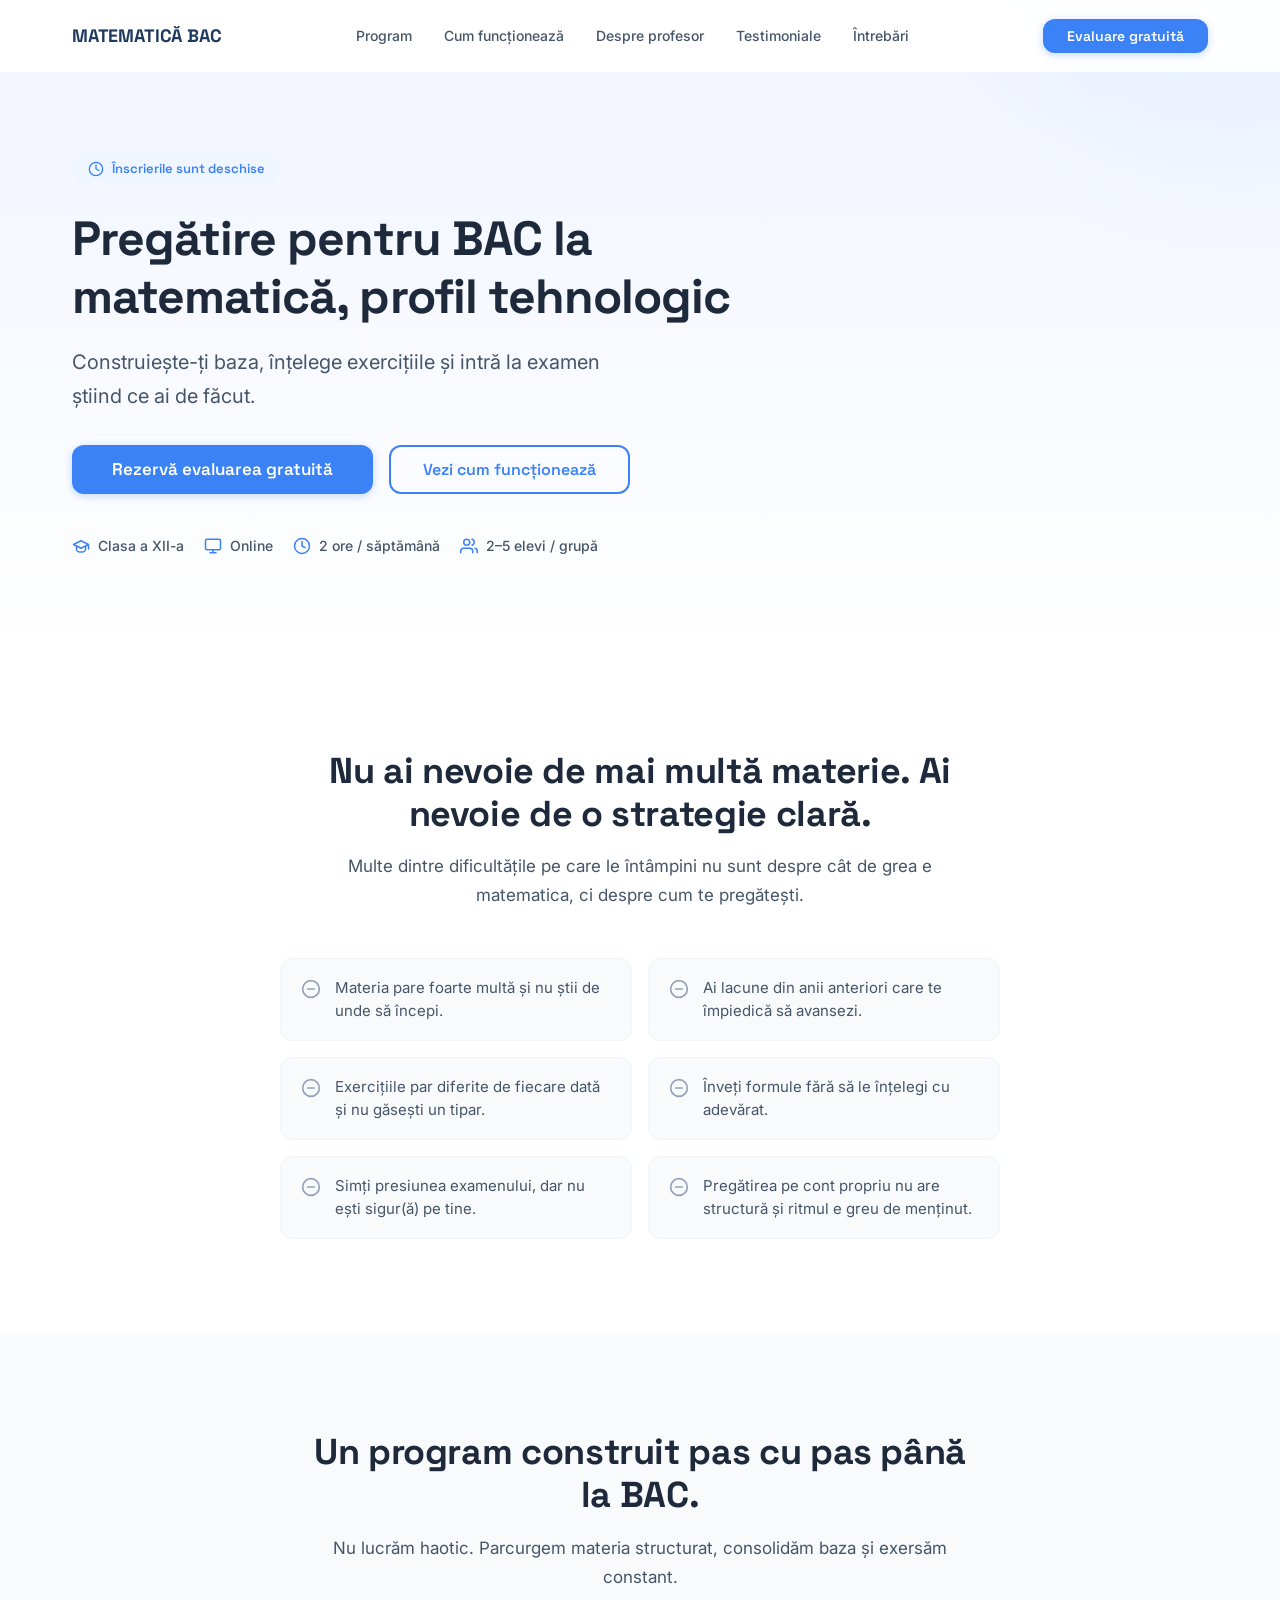
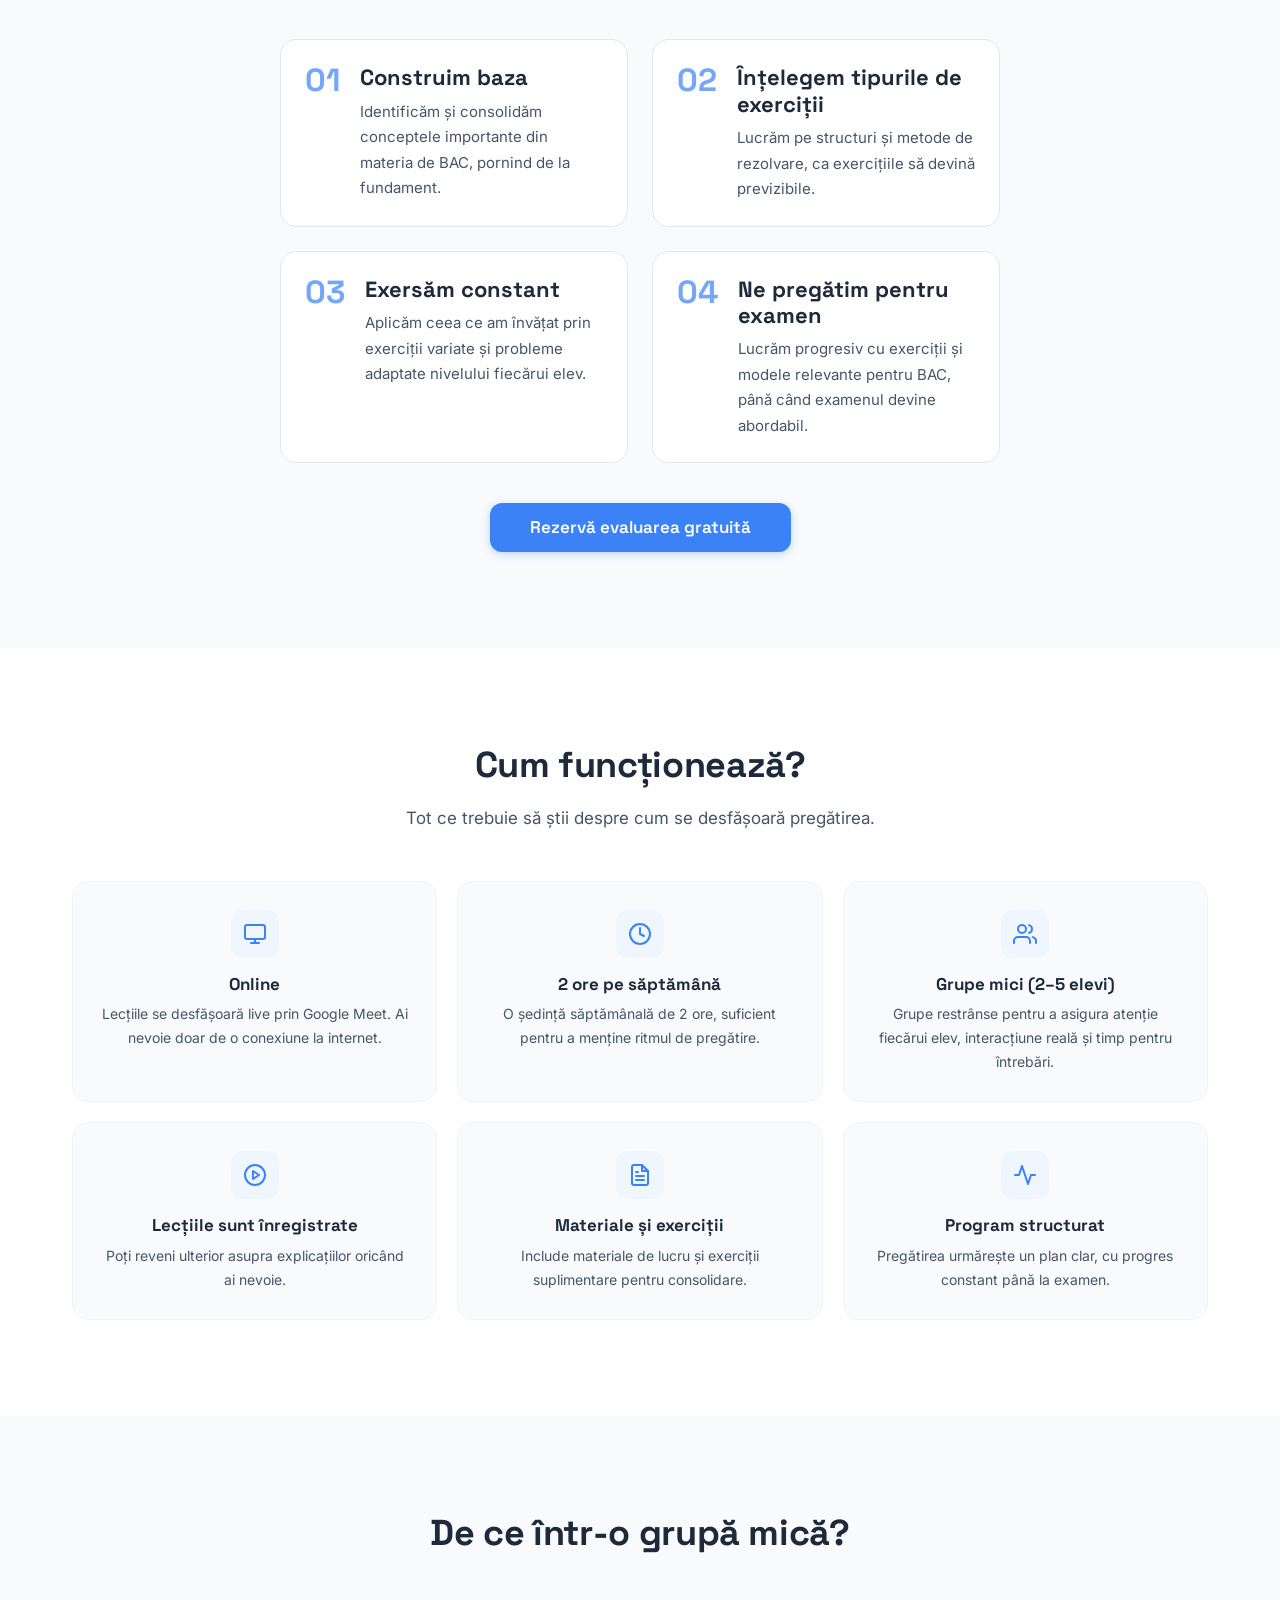
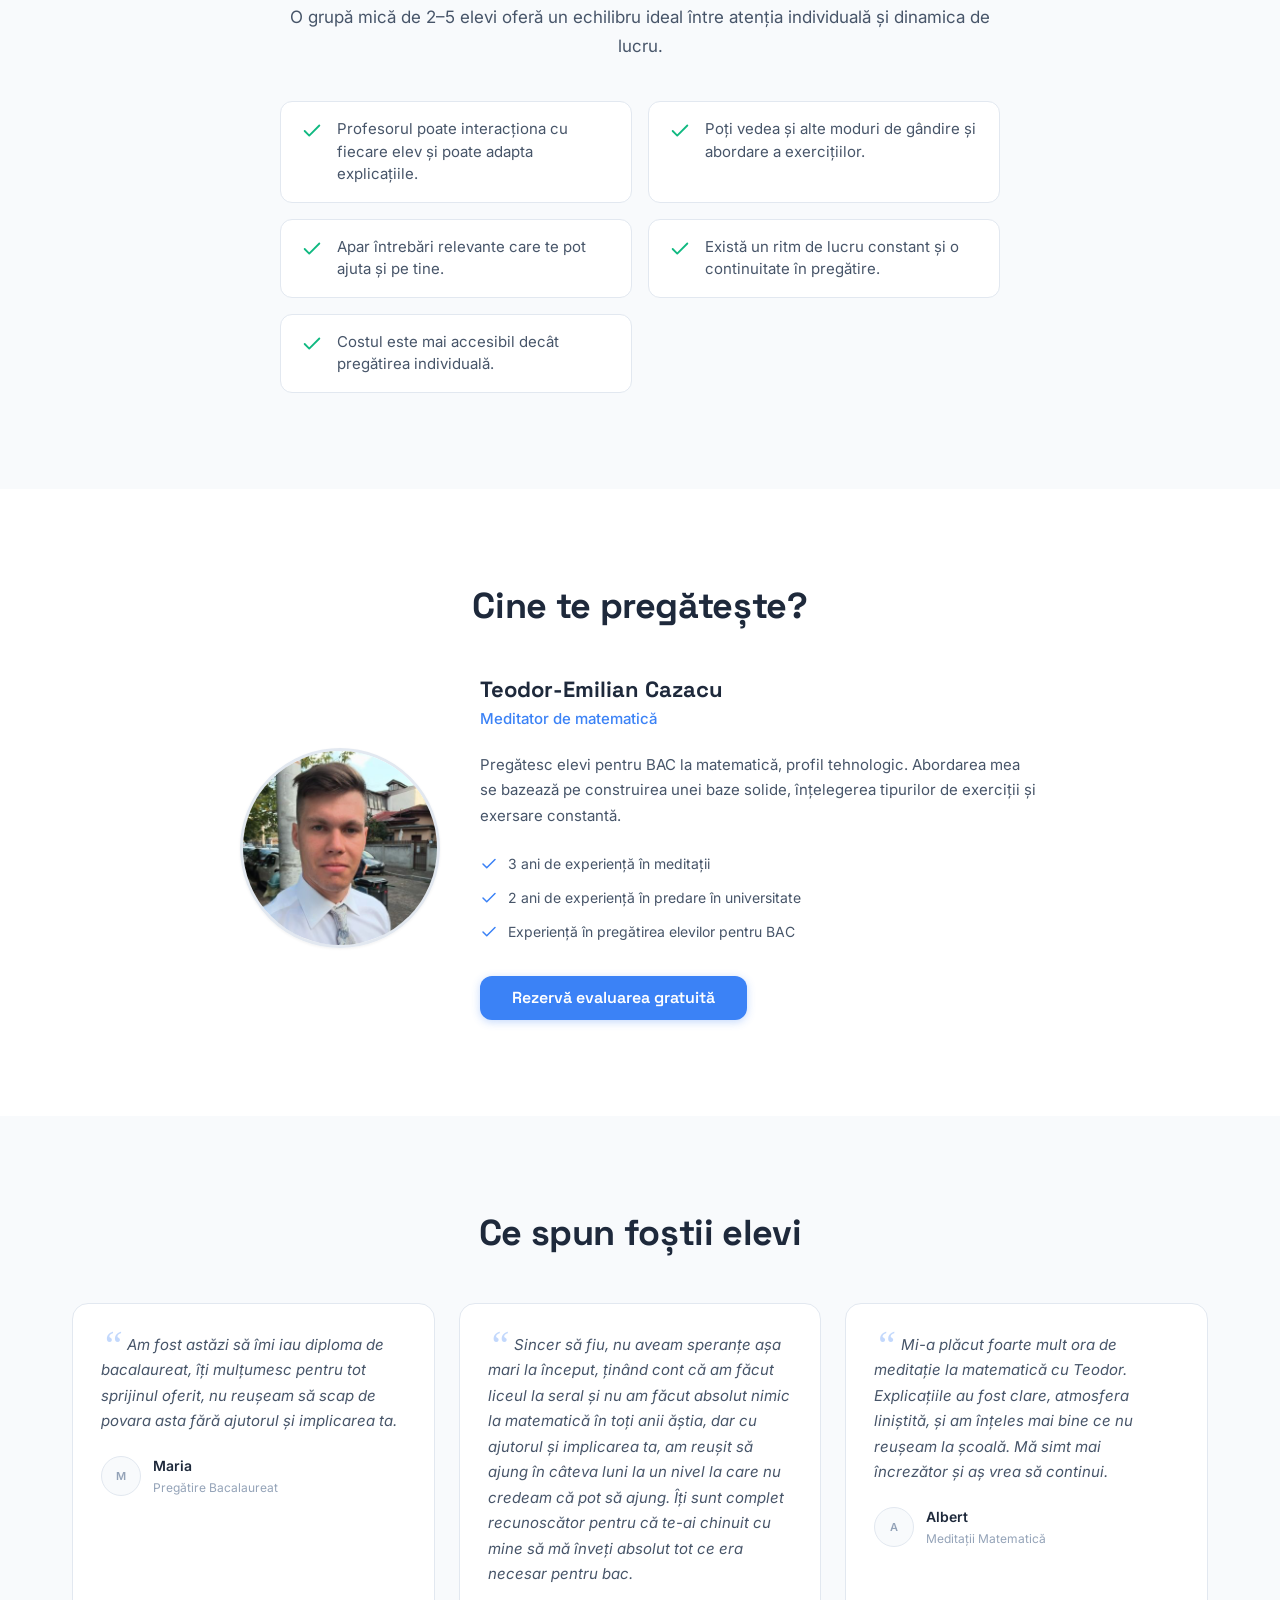
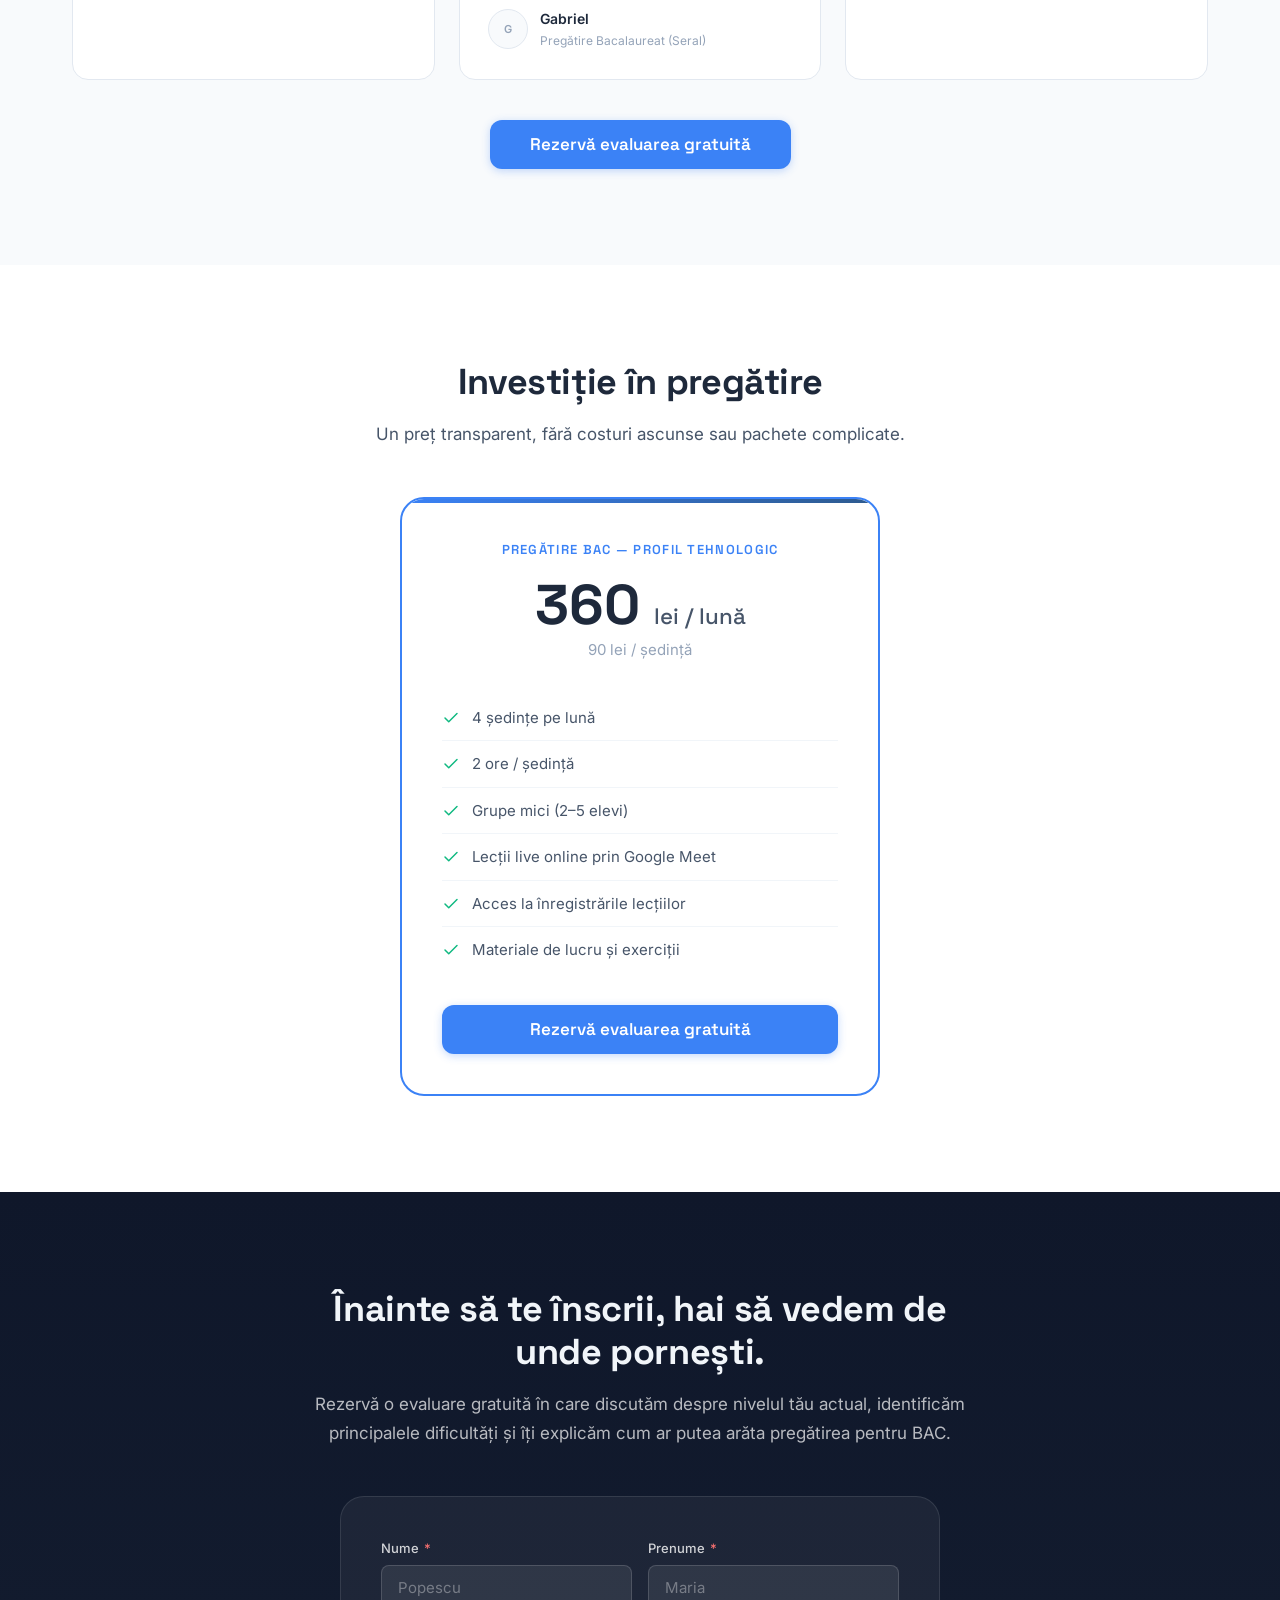
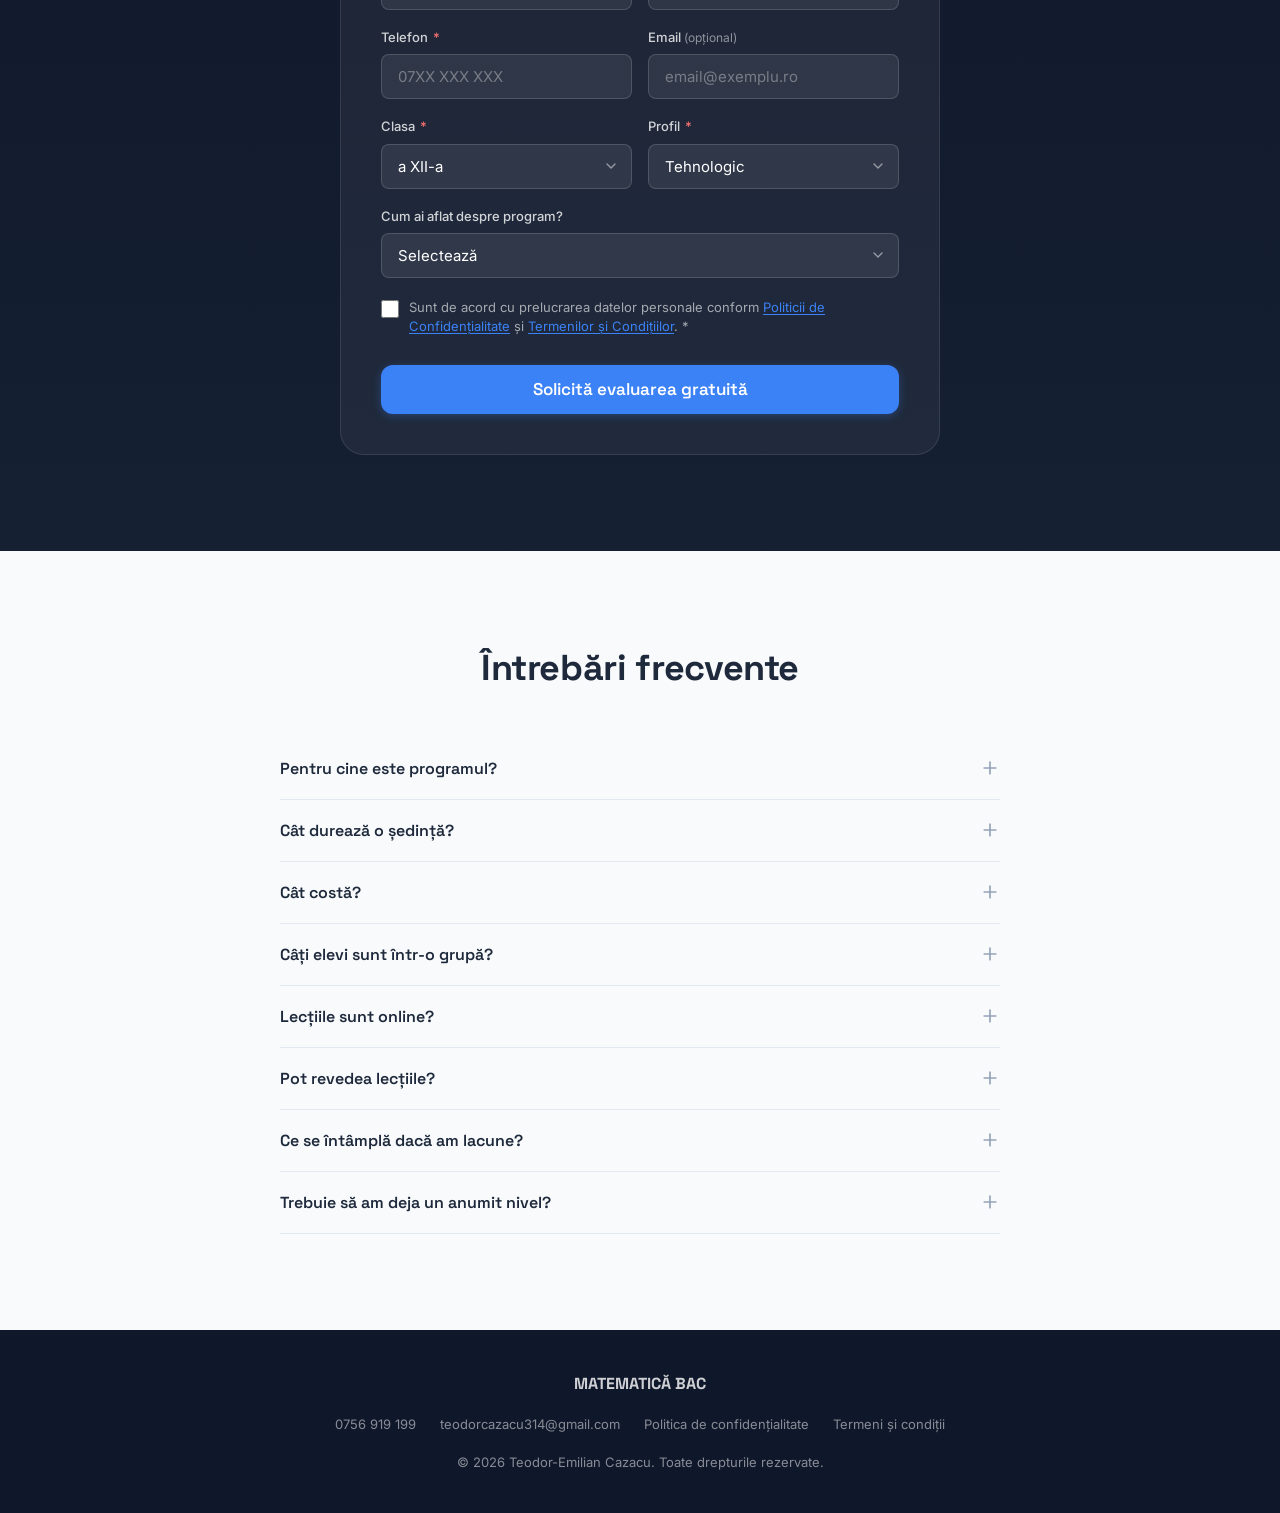
==== commit 0f7cc0b2: "Add files via upload" ====
--- a/index.html
+++ b/index.html
@@ -353,13 +353,13 @@
 
         <div class="about-content">
           <div class="about-image reveal">
-            <img src="assets/images/profesor.jpg"
+            <img src="./assets/images/profesor.jpg"
                  alt="Teodor-Emilian Cazacu — Meditator de matematică"
                  width="200"
                  height="200"
                  loading="lazy"
-                 class="about-photo-placeholder"
-                 style="object-fit: cover; border-radius: 50%;">
+                 class="about-photo"
+                 onerror="this.onerror=null; this.src='./profesor.jpg';">
           </div>
 
           <div class="about-text reveal">
--- a/style.css
+++ b/style.css
@@ -729,6 +729,17 @@
 
 .about-image {
   text-align: center;
+}
+
+.about-photo {
+  width: 200px;
+  height: 200px;
+  margin: 0 auto;
+  border-radius: var(--radius-full);
+  object-fit: cover;
+  border: 3px solid var(--color-border);
+  box-shadow: var(--shadow-sm);
+  display: block;
 }
 
 .about-photo-placeholder {
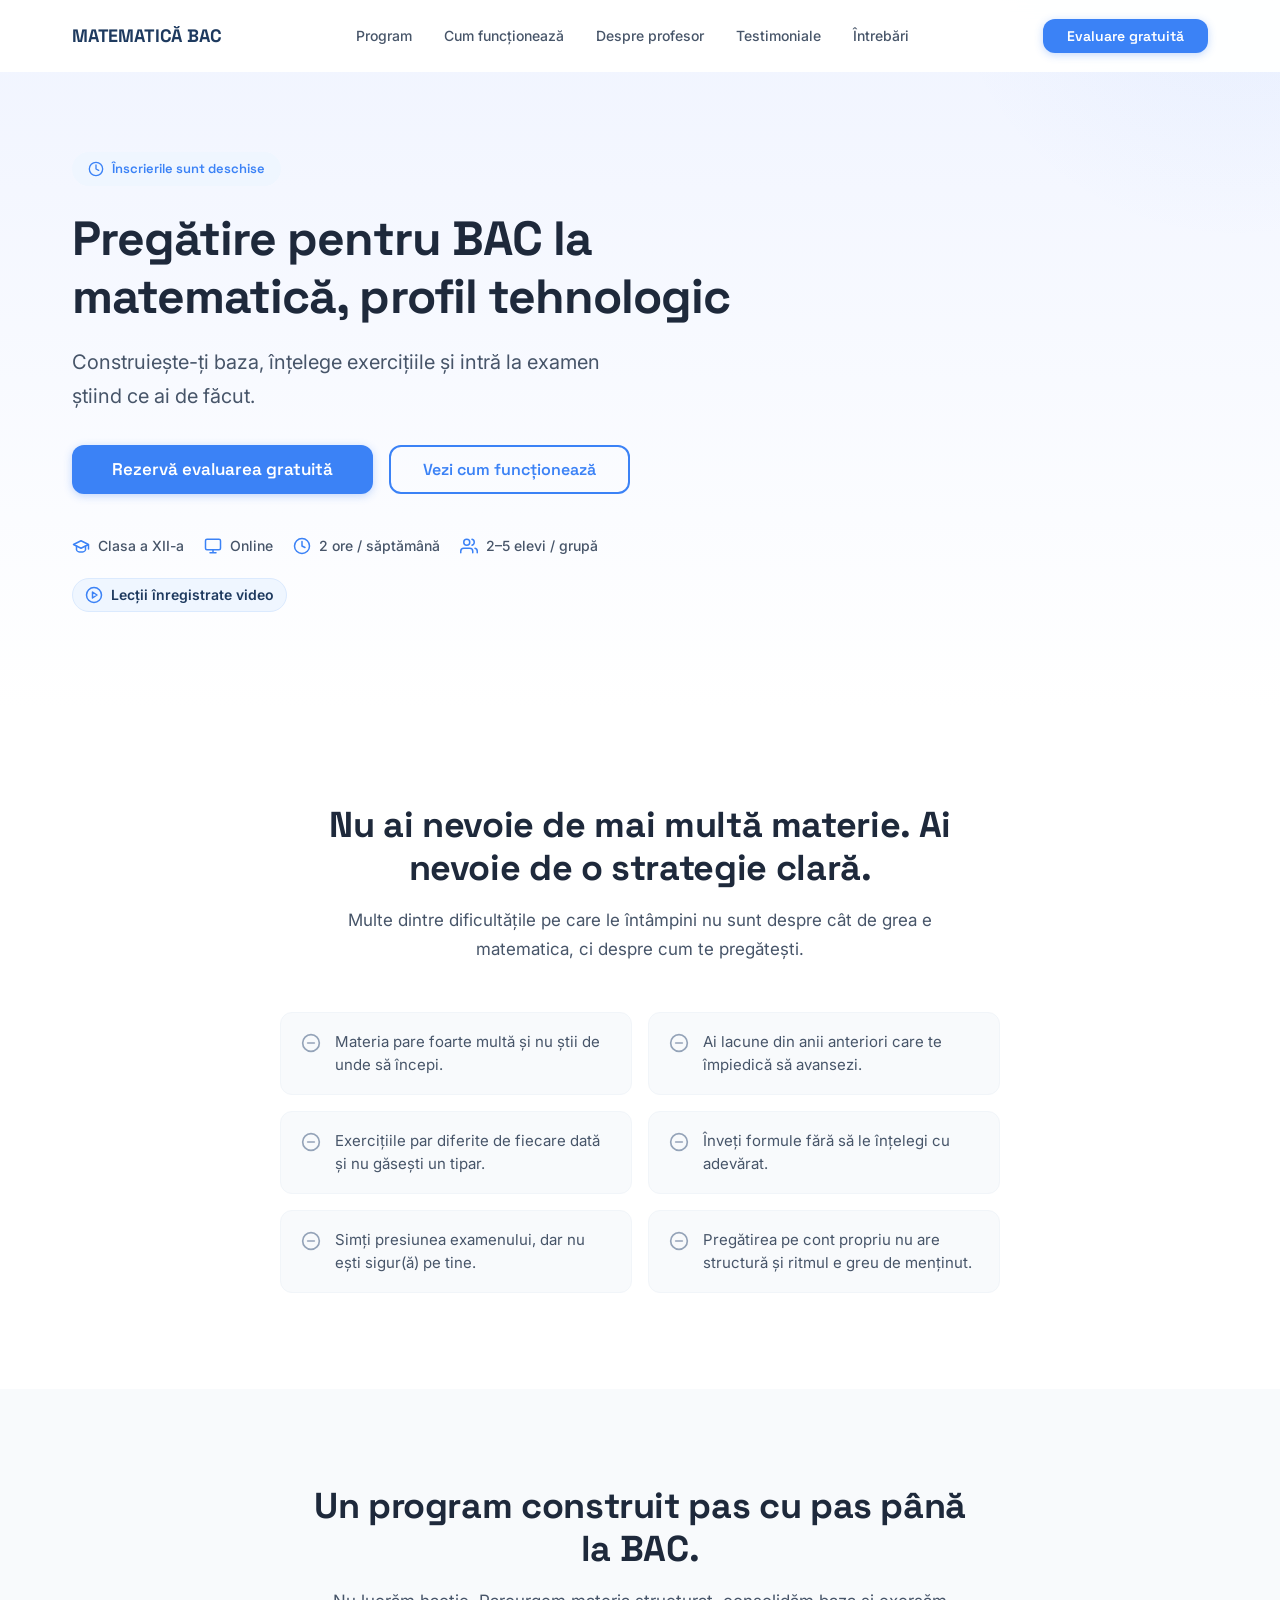
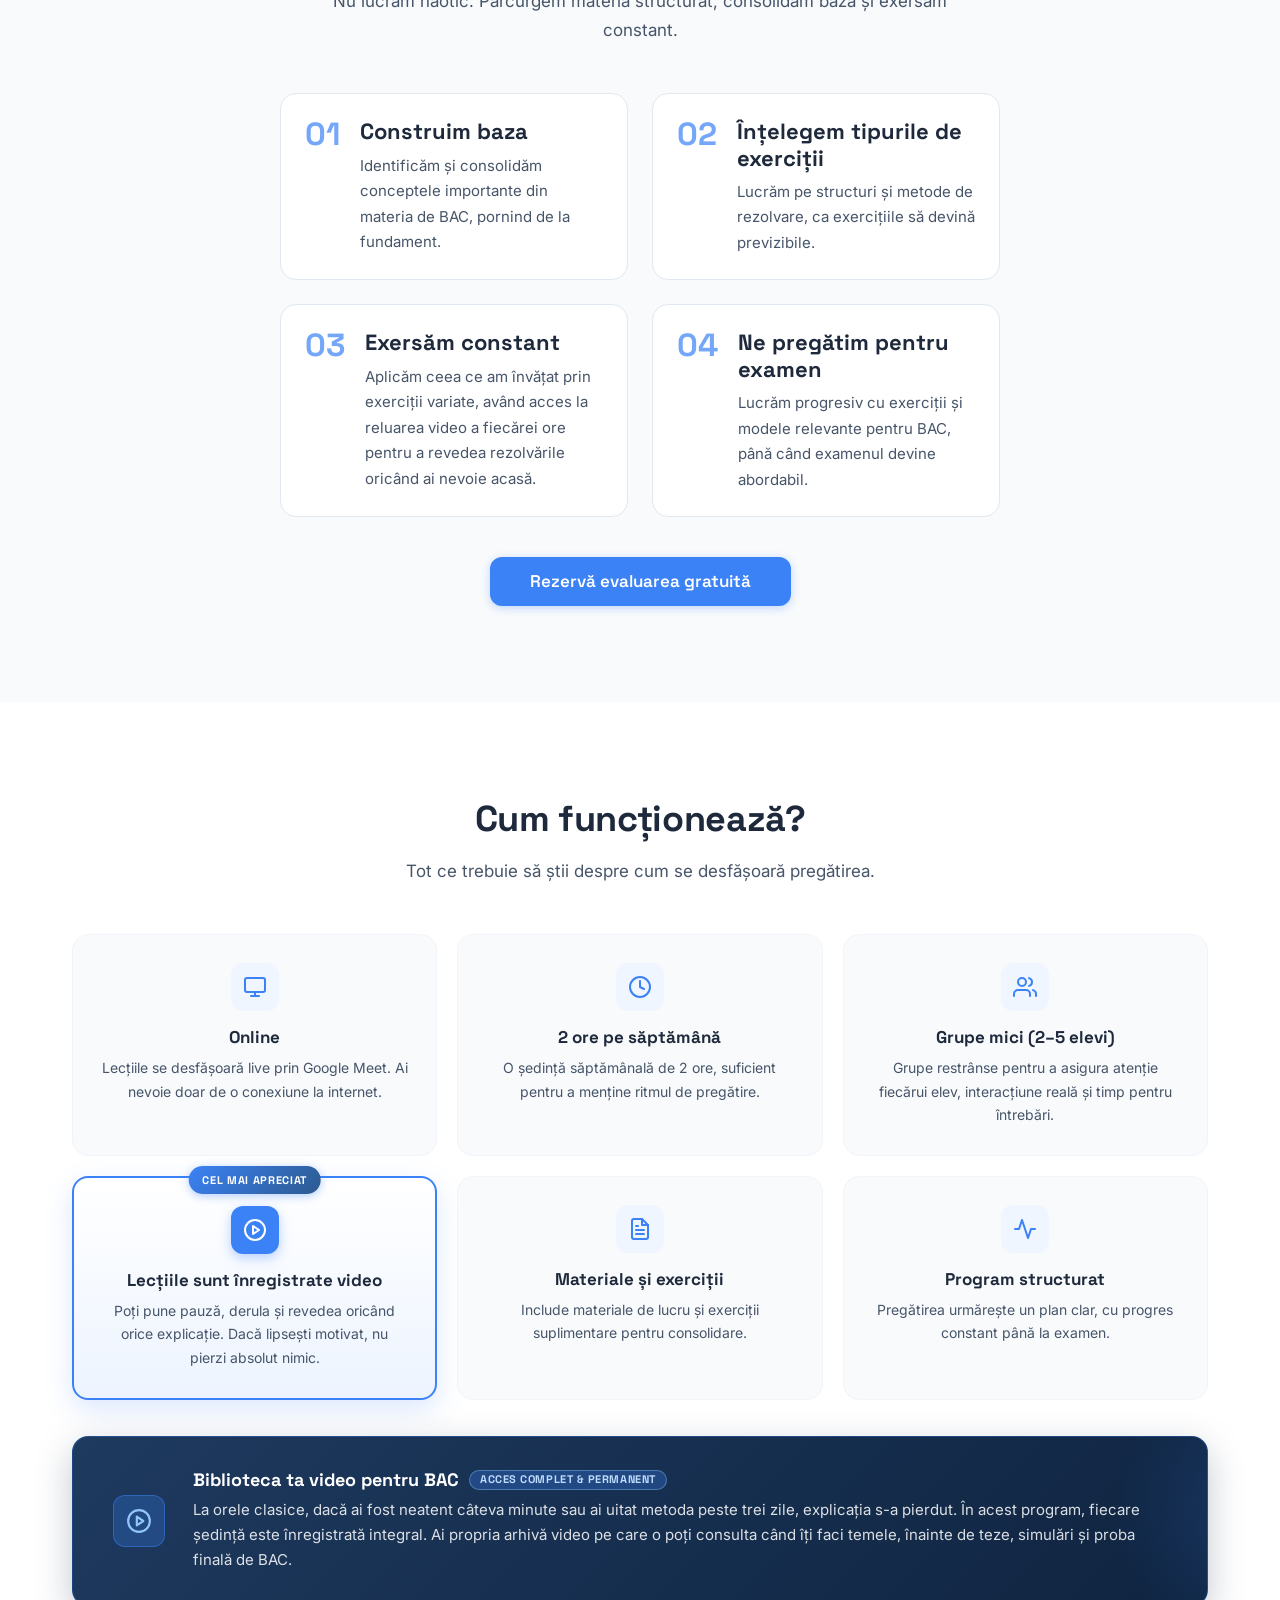
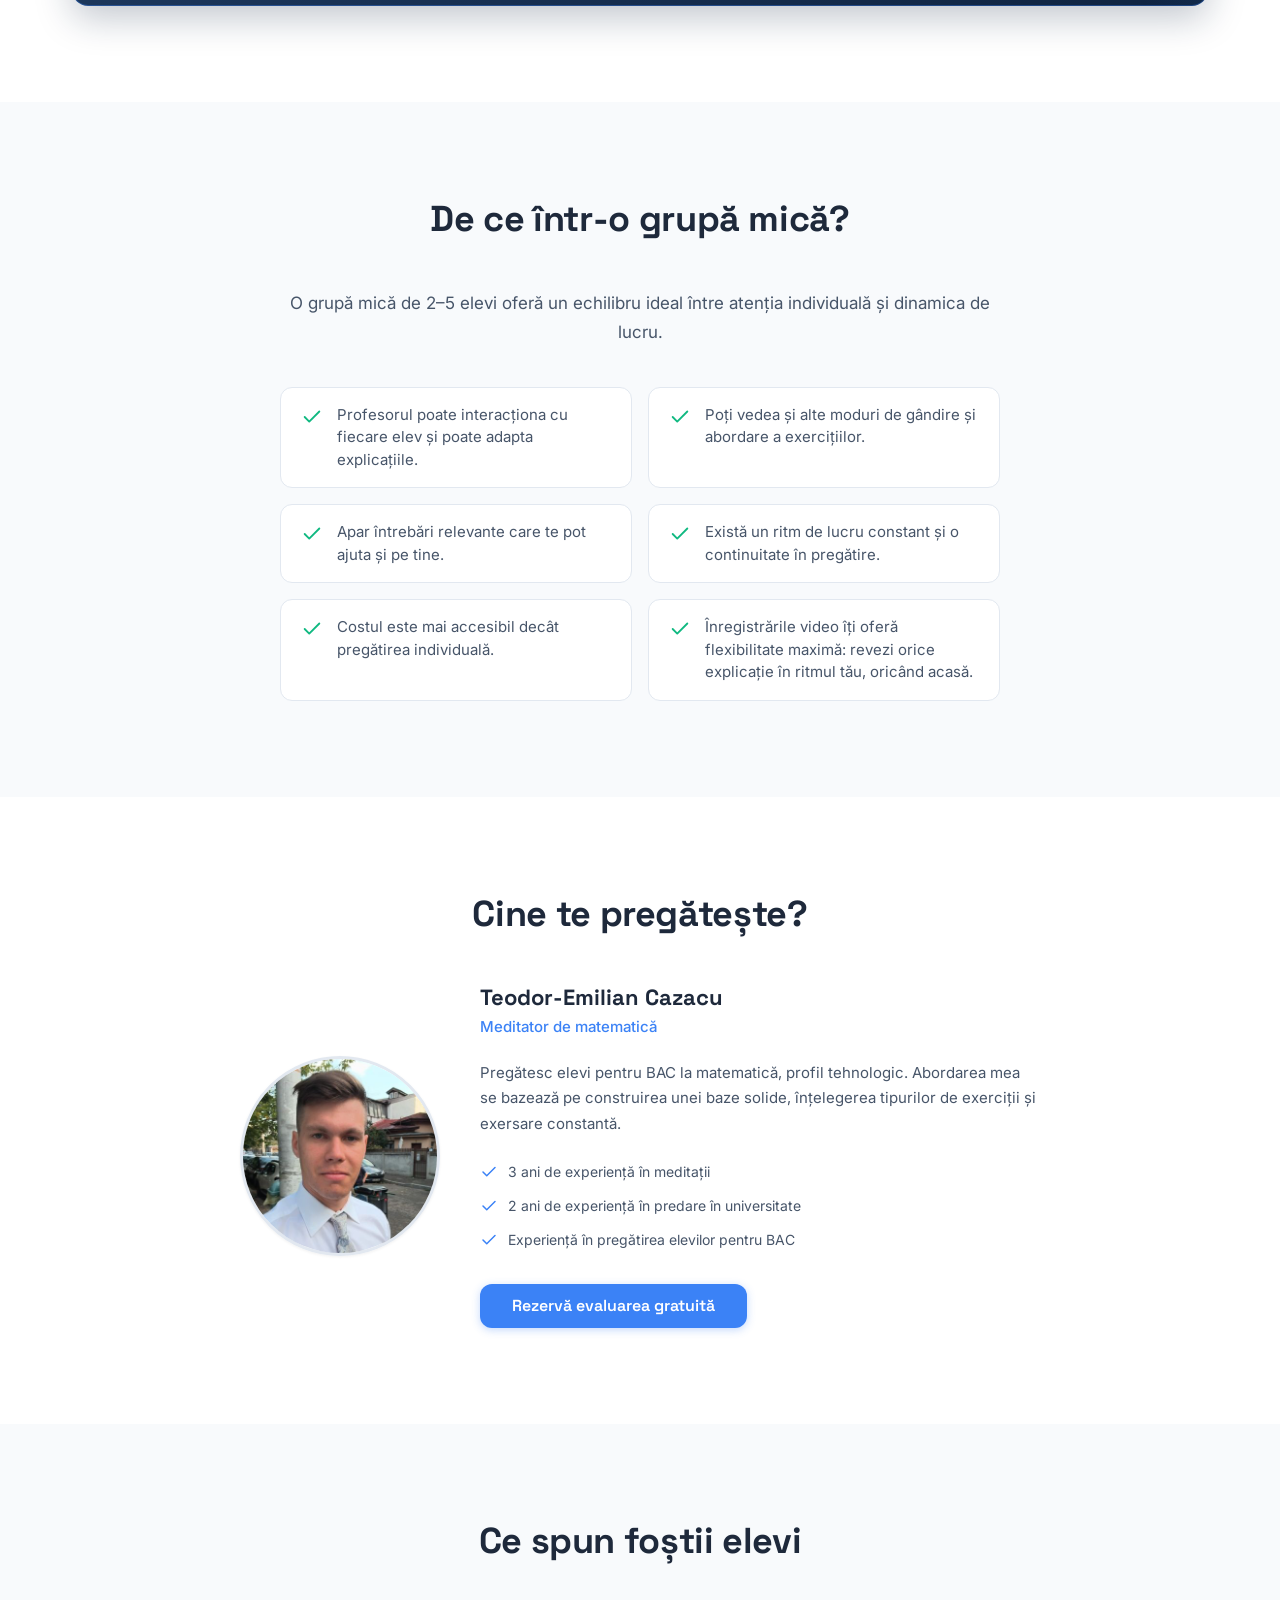
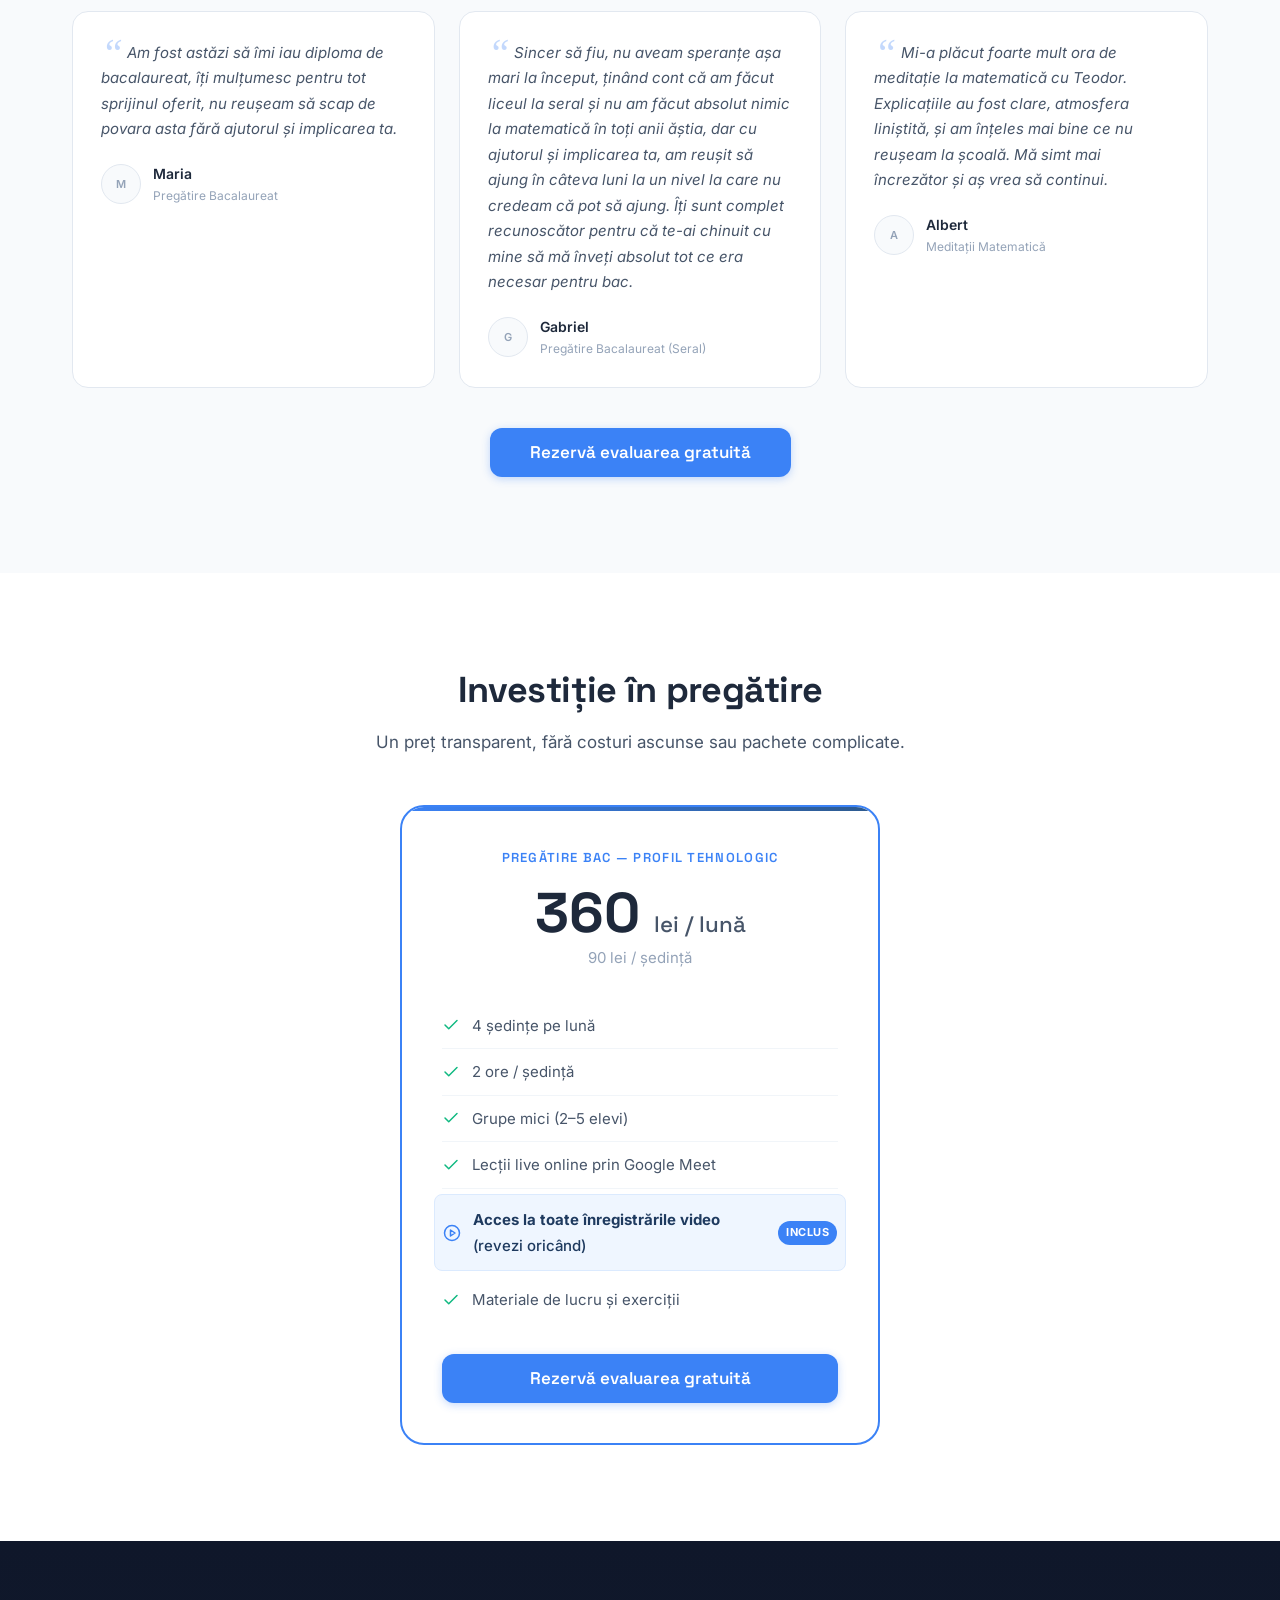
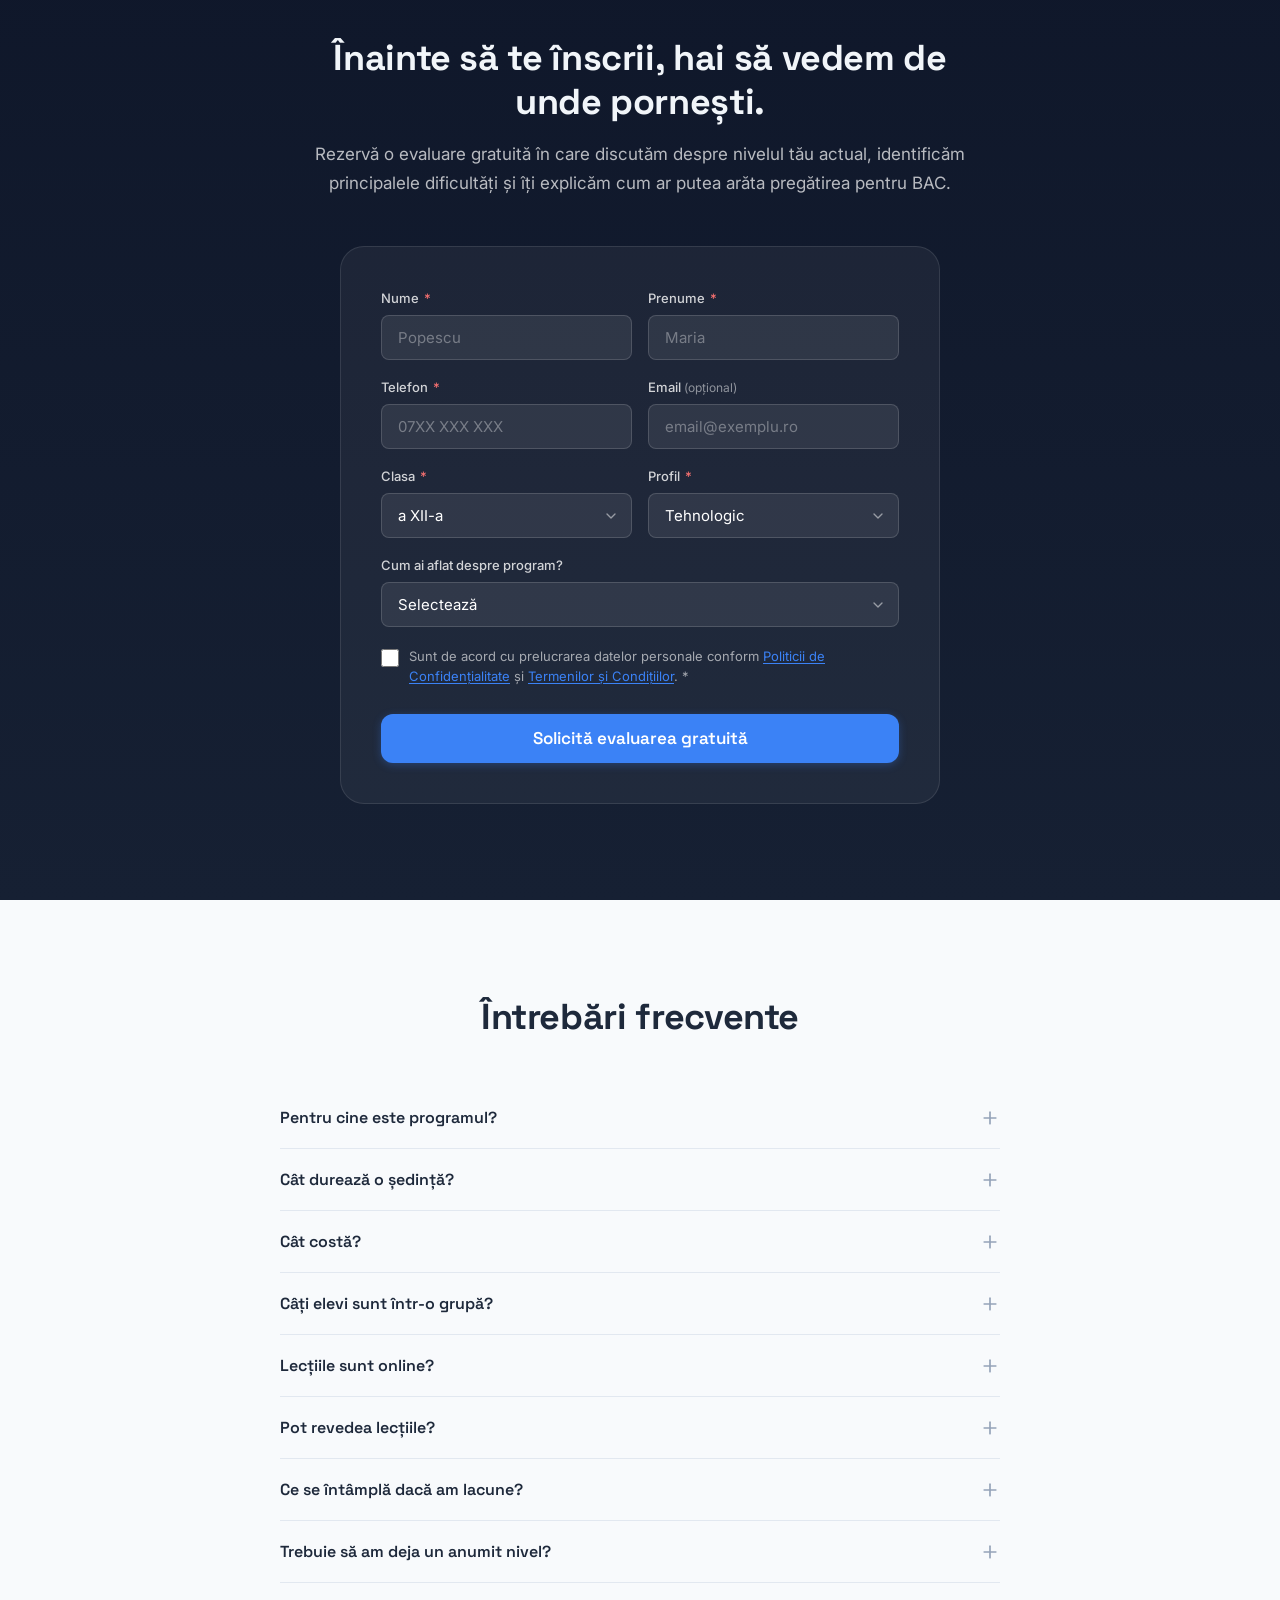
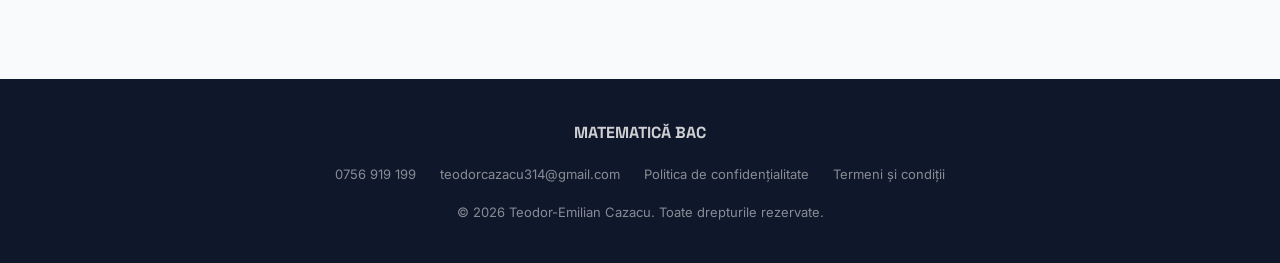
==== commit 0adbabc6: "Add files via upload" ====
--- a/index.html
+++ b/index.html
@@ -149,6 +149,10 @@
               <svg viewBox="0 0 24 24" fill="none" stroke="currentColor" stroke-width="2" stroke-linecap="round" stroke-linejoin="round"><path d="M17 21v-2a4 4 0 0 0-4-4H5a4 4 0 0 0-4 4v2"/><circle cx="9" cy="7" r="4"/><path d="M23 21v-2a4 4 0 0 0-3-3.87"/><path d="M16 3.13a4 4 0 0 1 0 7.75"/></svg>
               2–5 elevi / grupă
             </div>
+            <div class="hero-feature hero-feature-highlight">
+              <svg viewBox="0 0 24 24" fill="none" stroke="currentColor" stroke-width="2" stroke-linecap="round" stroke-linejoin="round"><circle cx="12" cy="12" r="10"/><polygon points="10 8 16 12 10 16 10 8"/></svg>
+              Lecții înregistrate video
+            </div>
           </div>
         </div>
       </div>
@@ -225,7 +229,7 @@
             <span class="step-number">03</span>
             <div class="step-content">
               <h3>Exersăm constant</h3>
-              <p>Aplicăm ceea ce am învățat prin exerciții variate și probleme adaptate nivelului fiecărui elev.</p>
+              <p>Aplicăm ceea ce am învățat prin exerciții variate, având acces la reluarea video a fiecărei ore pentru a revedea rezolvările oricând ai nevoie acasă.</p>
             </div>
           </div>
 
@@ -277,12 +281,13 @@
             <p>Grupe restrânse pentru a asigura atenție fiecărui elev, interacțiune reală și timp pentru întrebări.</p>
           </div>
 
-          <div class="feature-card reveal">
+          <div class="feature-card feature-card-featured reveal">
+            <span class="feature-badge-top">Cel mai apreciat</span>
             <div class="feature-icon">
               <svg viewBox="0 0 24 24" fill="none" stroke="currentColor" stroke-width="2" stroke-linecap="round" stroke-linejoin="round"><circle cx="12" cy="12" r="10"/><polygon points="10 8 16 12 10 16 10 8"/></svg>
             </div>
-            <h3>Lecțiile sunt înregistrate</h3>
-            <p>Poți reveni ulterior asupra explicațiilor oricând ai nevoie.</p>
+            <h3>Lecțiile sunt înregistrate video</h3>
+            <p>Poți pune pauză, derula și revedea oricând orice explicație. Dacă lipsești motivat, nu pierzi absolut nimic.</p>
           </div>
 
           <div class="feature-card reveal">
@@ -299,6 +304,21 @@
             </div>
             <h3>Program structurat</h3>
             <p>Pregătirea urmărește un plan clar, cu progres constant până la examen.</p>
+          </div>
+        </div>
+
+        <div class="recordings-spotlight reveal">
+          <div class="recordings-spotlight-icon-wrap">
+            <svg viewBox="0 0 24 24" fill="none" stroke="currentColor" stroke-width="2" stroke-linecap="round" stroke-linejoin="round"><circle cx="12" cy="12" r="10"/><polygon points="10 8 16 12 10 16 10 8"/></svg>
+          </div>
+          <div class="recordings-spotlight-content">
+            <h4>
+              Biblioteca ta video pentru BAC
+              <span class="recordings-spotlight-tag">Acces complet &amp; permanent</span>
+            </h4>
+            <p>
+              La orele clasice, dacă ai fost neatent câteva minute sau ai uitat metoda peste trei zile, explicația s-a pierdut. În acest program, fiecare ședință este înregistrată integral. Ai propria arhivă video pe care o poți consulta când îți faci temele, înainte de teze, simulări și proba finală de BAC.
+            </p>
           </div>
         </div>
       </div>
@@ -338,6 +358,11 @@
             <div class="advantage-item reveal">
               <svg class="advantage-icon" viewBox="0 0 24 24" fill="none" stroke="currentColor" stroke-width="2" stroke-linecap="round" stroke-linejoin="round"><polyline points="20 6 9 17 4 12"/></svg>
               <p>Costul este mai accesibil decât pregătirea individuală.</p>
+            </div>
+
+            <div class="advantage-item reveal">
+              <svg class="advantage-icon" viewBox="0 0 24 24" fill="none" stroke="currentColor" stroke-width="2" stroke-linecap="round" stroke-linejoin="round"><polyline points="20 6 9 17 4 12"/></svg>
+              <p>Înregistrările video îți oferă flexibilitate maximă: revezi orice explicație în ritmul tău, oricând acasă.</p>
             </div>
           </div>
         </div>
@@ -471,9 +496,10 @@
               <svg viewBox="0 0 24 24" fill="none" stroke="currentColor" stroke-width="2" stroke-linecap="round" stroke-linejoin="round"><polyline points="20 6 9 17 4 12"/></svg>
               <span>Lecții live online prin Google Meet</span>
             </div>
-            <div class="pricing-feature">
-              <svg viewBox="0 0 24 24" fill="none" stroke="currentColor" stroke-width="2" stroke-linecap="round" stroke-linejoin="round"><polyline points="20 6 9 17 4 12"/></svg>
-              <span>Acces la înregistrările lecțiilor</span>
+            <div class="pricing-feature pricing-feature-highlight">
+              <svg viewBox="0 0 24 24" fill="none" stroke="currentColor" stroke-width="2" stroke-linecap="round" stroke-linejoin="round"><circle cx="12" cy="12" r="10"/><polygon points="10 8 16 12 10 16 10 8"/></svg>
+              <span><strong>Acces la toate înregistrările video</strong> (revezi oricând)</span>
+              <span class="pricing-feature-tag">Inclus</span>
             </div>
             <div class="pricing-feature">
               <svg viewBox="0 0 24 24" fill="none" stroke="currentColor" stroke-width="2" stroke-linecap="round" stroke-linejoin="round"><polyline points="20 6 9 17 4 12"/></svg>
@@ -682,7 +708,7 @@
             </button>
             <div class="faq-answer" role="region">
               <div class="faq-answer-inner">
-                Da, lecțiile sunt înregistrate. Poți reveni asupra explicațiilor oricând ai nevoie, la propriul tău ritm.
+                Da, absolut toate ședințele sunt înregistrate integral și puse la dispoziția elevilor din grupă. Dacă ai fost neatent câteva minute, dacă vrei să revezi un exercițiu când îți faci temele sau vrei să recapitulezi o întreagă temă înainte de simulare sau BAC, ai acces oricând la reluare video. De asemenea, dacă dintr-un motiv întemeiat nu poți ajunge la o ședință, nu rămâi cu materie pierdută.
               </div>
             </div>
           </div>
--- a/style.css
+++ b/style.css
@@ -527,6 +527,19 @@
   flex-shrink: 0;
 }
 
+.hero-feature.hero-feature-highlight {
+  background: var(--color-accent-light);
+  border: 1px solid var(--color-accent-subtle);
+  padding: 0.25rem 0.75rem;
+  border-radius: 2rem;
+  color: var(--color-primary);
+  font-weight: 600;
+}
+
+.hero-feature.hero-feature-highlight svg {
+  color: var(--color-accent);
+}
+
 /* --- Problem Section --- */
 .problem {
   background-color: var(--color-bg);
@@ -664,6 +677,122 @@
 .feature-card p {
   font-size: 0.875rem;
   color: var(--color-text-secondary);
+}
+
+.feature-card.feature-card-featured {
+  position: relative;
+  background: linear-gradient(180deg, #ffffff 0%, #edf4ff 100%);
+  border: 2px solid var(--color-accent);
+  box-shadow: 0 10px 28px rgba(59, 130, 246, 0.18);
+  transform: translateY(-2px);
+}
+
+.feature-card.feature-card-featured .feature-icon {
+  background-color: var(--color-accent);
+  color: #ffffff;
+  box-shadow: 0 4px 12px rgba(59, 130, 246, 0.35);
+}
+
+.feature-badge-top {
+  position: absolute;
+  top: -12px;
+  left: 50%;
+  transform: translateX(-50%);
+  background: linear-gradient(135deg, var(--color-accent) 0%, var(--color-primary-light) 100%);
+  color: #ffffff;
+  font-family: var(--font-heading);
+  font-size: 0.6875rem;
+  font-weight: 700;
+  letter-spacing: 0.06em;
+  text-transform: uppercase;
+  padding: 0.3rem 0.875rem;
+  border-radius: 2rem;
+  white-space: nowrap;
+  box-shadow: 0 2px 10px rgba(59, 130, 246, 0.4);
+}
+
+/* Recordings Spotlight Banner */
+.recordings-spotlight {
+  margin-top: 2.25rem;
+  padding: 1.75rem 2rem;
+  background: linear-gradient(135deg, var(--color-primary) 0%, var(--color-primary-dark) 100%);
+  border-radius: var(--radius-lg);
+  color: #ffffff;
+  display: flex;
+  flex-direction: column;
+  gap: 1.25rem;
+  border: 1px solid rgba(59, 130, 246, 0.35);
+  box-shadow: 0 12px 36px rgba(15, 36, 64, 0.25);
+  position: relative;
+  overflow: hidden;
+}
+
+.recordings-spotlight::after {
+  content: '';
+  position: absolute;
+  top: -50%;
+  right: -20%;
+  width: 320px;
+  height: 320px;
+  background: radial-gradient(circle, rgba(59, 130, 246, 0.2) 0%, transparent 70%);
+  border-radius: var(--radius-full);
+  pointer-events: none;
+}
+
+.recordings-spotlight-icon-wrap {
+  width: 52px;
+  height: 52px;
+  border-radius: var(--radius-md);
+  background: rgba(59, 130, 246, 0.25);
+  border: 1px solid rgba(59, 130, 246, 0.5);
+  display: flex;
+  align-items: center;
+  justify-content: center;
+  flex-shrink: 0;
+  color: #93c5fd;
+}
+
+.recordings-spotlight-icon-wrap svg {
+  width: 26px;
+  height: 26px;
+}
+
+.recordings-spotlight-content h4 {
+  color: #ffffff;
+  font-size: 1.125rem;
+  margin-bottom: 0.5rem;
+  display: flex;
+  align-items: center;
+  gap: 0.625rem;
+  flex-wrap: wrap;
+}
+
+.recordings-spotlight-tag {
+  background: rgba(59, 130, 246, 0.3);
+  color: #bfdbfe;
+  font-size: 0.6875rem;
+  font-weight: 700;
+  padding: 0.15rem 0.625rem;
+  border-radius: 1rem;
+  text-transform: uppercase;
+  letter-spacing: 0.05em;
+  border: 1px solid rgba(147, 197, 253, 0.4);
+}
+
+.recordings-spotlight-content p {
+  color: rgba(255, 255, 255, 0.85);
+  font-size: 0.9375rem;
+  line-height: 1.65;
+  margin: 0;
+}
+
+@media (min-width: 768px) {
+  .recordings-spotlight {
+    flex-direction: row;
+    align-items: center;
+    gap: 1.75rem;
+    padding: 2rem 2.5rem;
+  }
 }
 
 /* --- Why Group Section --- */
@@ -962,6 +1091,34 @@
   width: 18px;
   height: 18px;
   color: var(--color-success);
+  flex-shrink: 0;
+}
+
+.pricing-feature.pricing-feature-highlight {
+  background-color: var(--color-accent-light);
+  margin: 0.35rem -0.5rem;
+  padding: 0.75rem 0.5rem;
+  border-radius: var(--radius-sm);
+  border: 1px solid var(--color-accent-subtle);
+  color: var(--color-primary);
+  font-weight: 500;
+}
+
+.pricing-feature.pricing-feature-highlight svg {
+  color: var(--color-accent);
+}
+
+.pricing-feature-tag {
+  display: inline-block;
+  background: var(--color-accent);
+  color: #ffffff;
+  font-size: 0.6875rem;
+  font-weight: 700;
+  text-transform: uppercase;
+  letter-spacing: 0.04em;
+  padding: 0.15rem 0.5rem;
+  border-radius: 1rem;
+  margin-left: auto;
   flex-shrink: 0;
 }
 
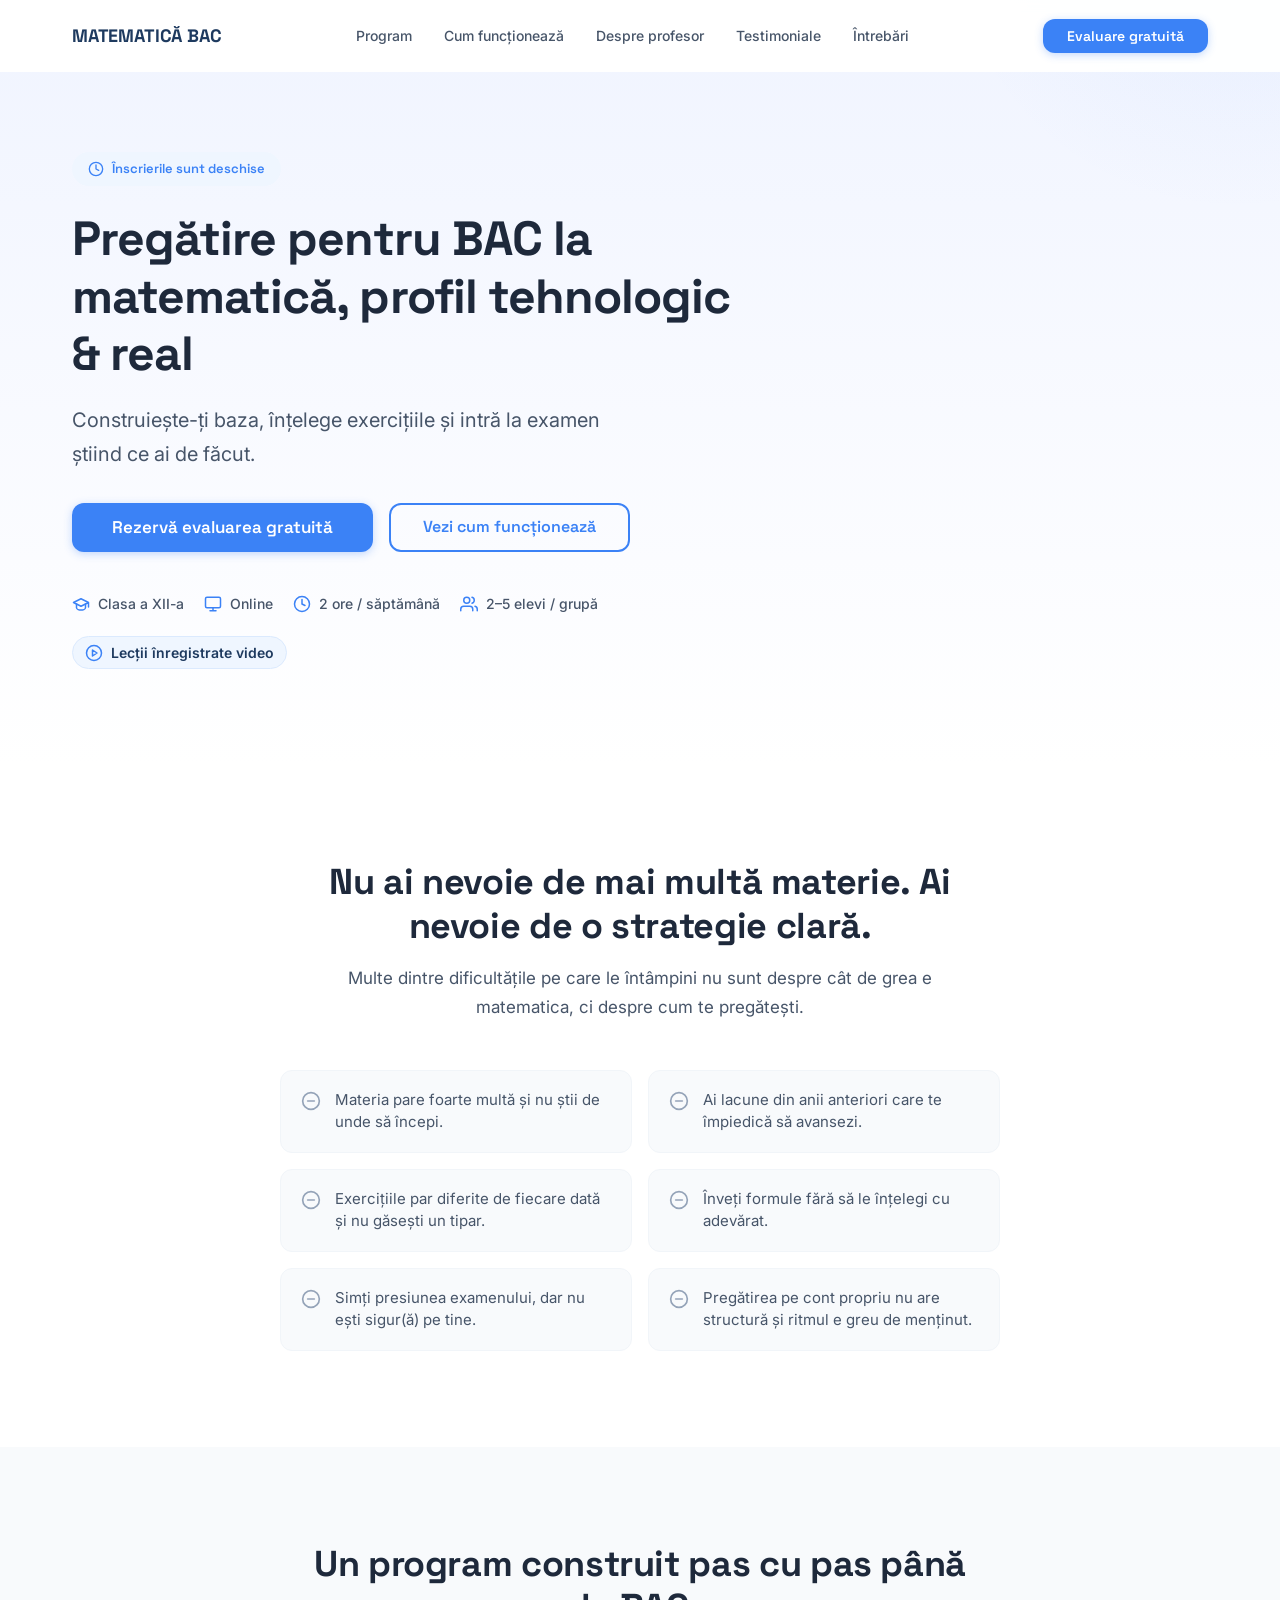
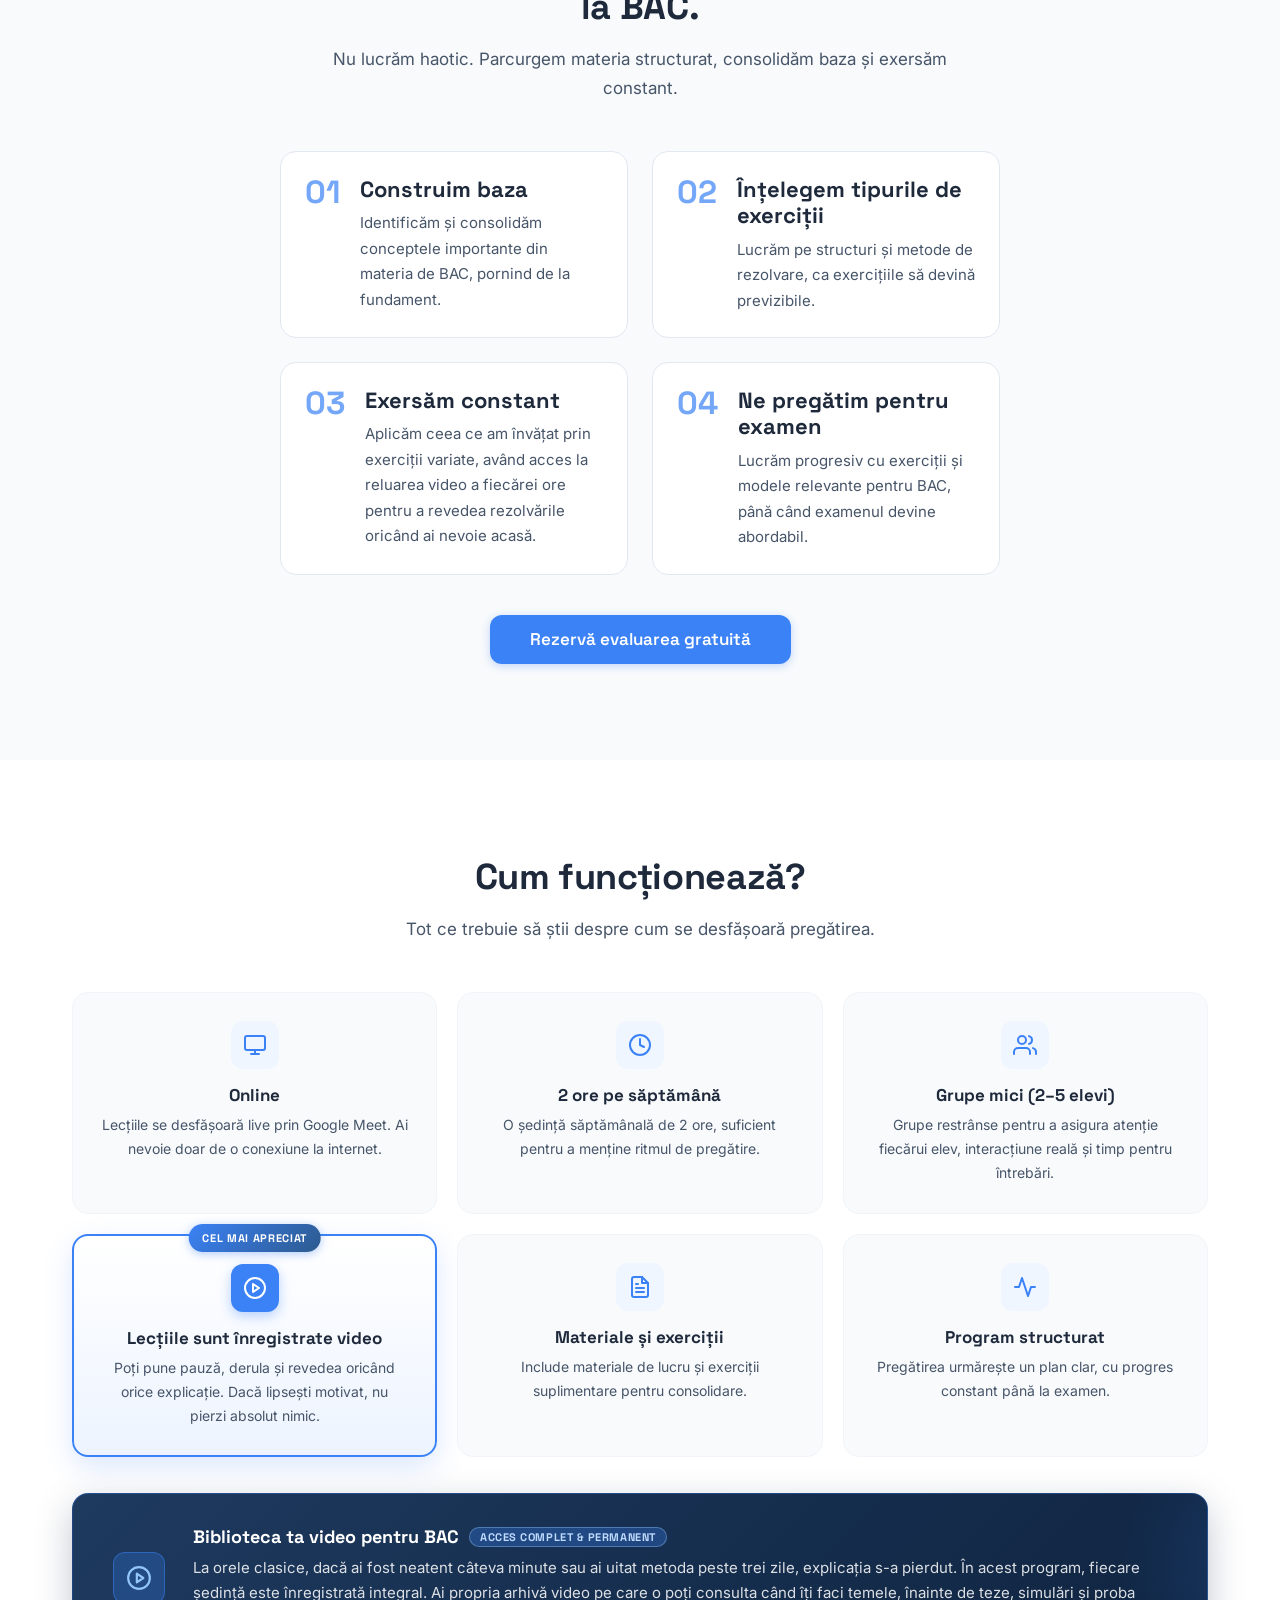
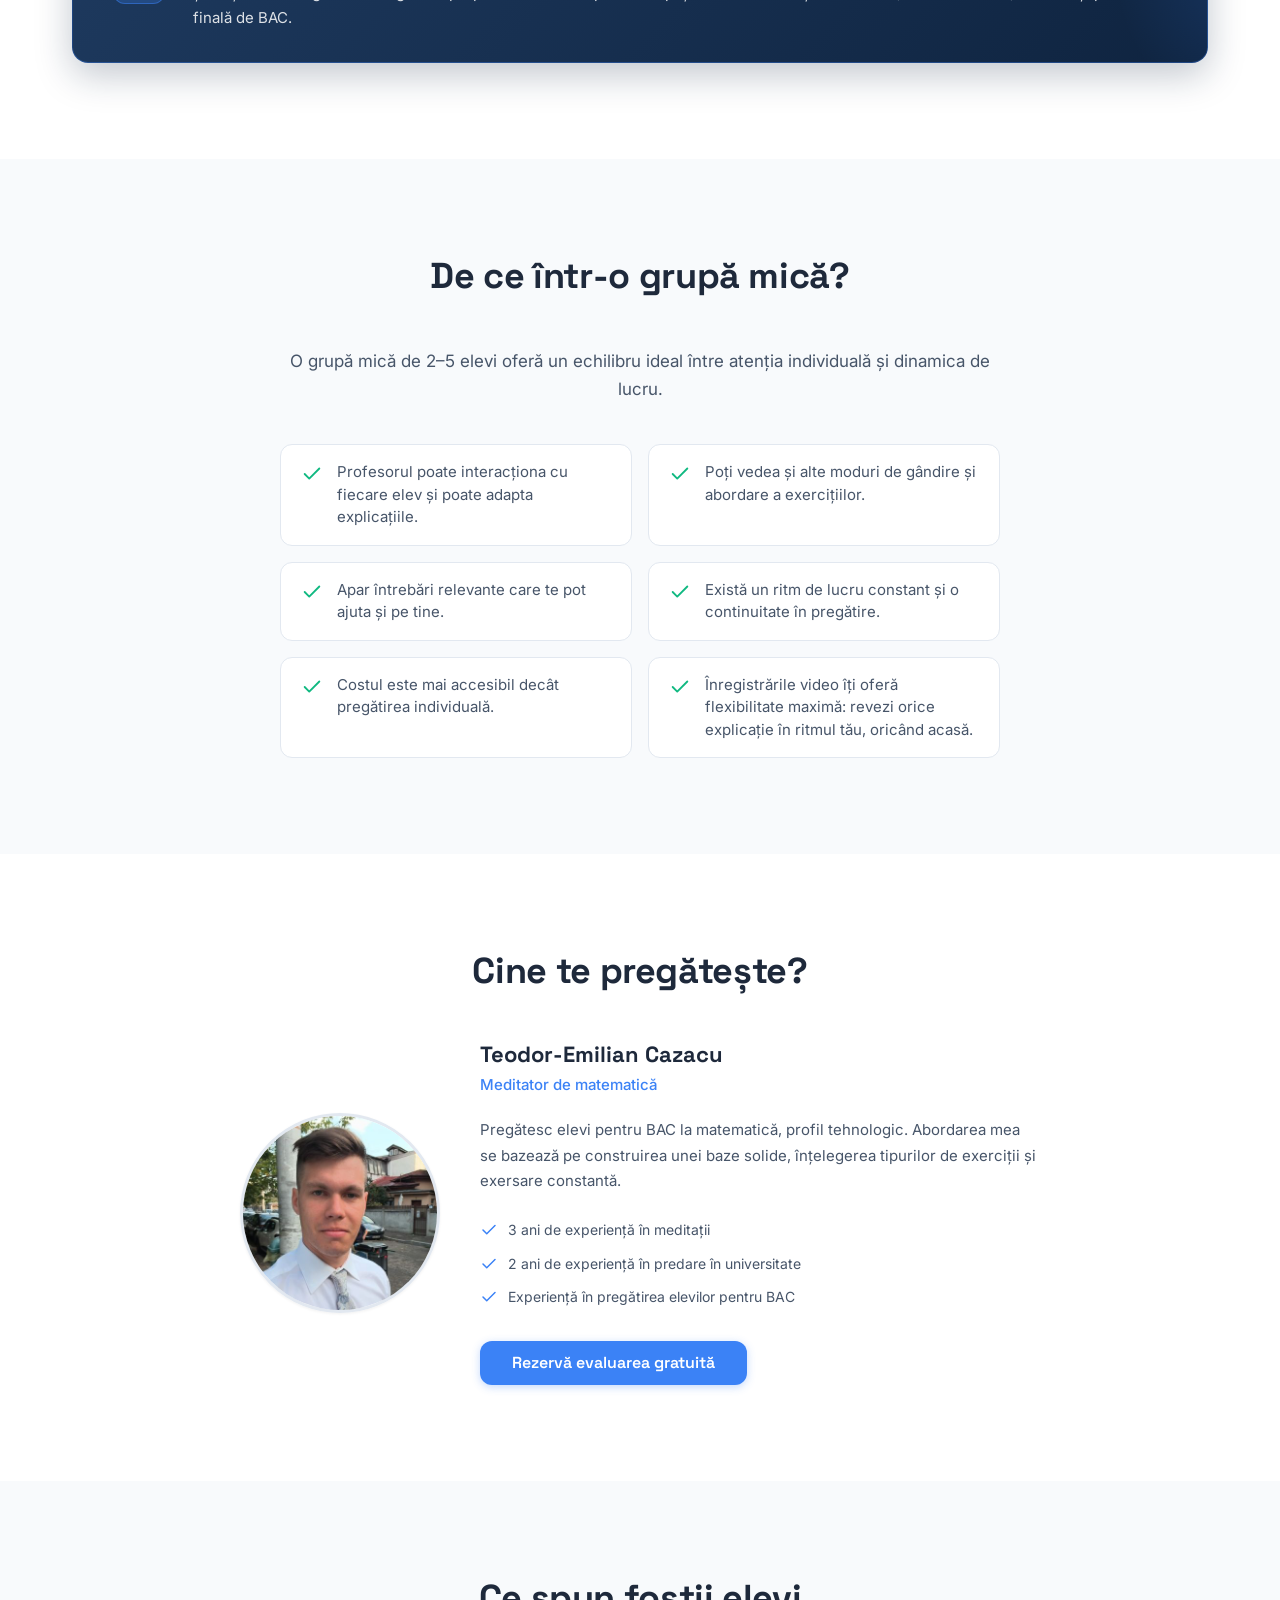
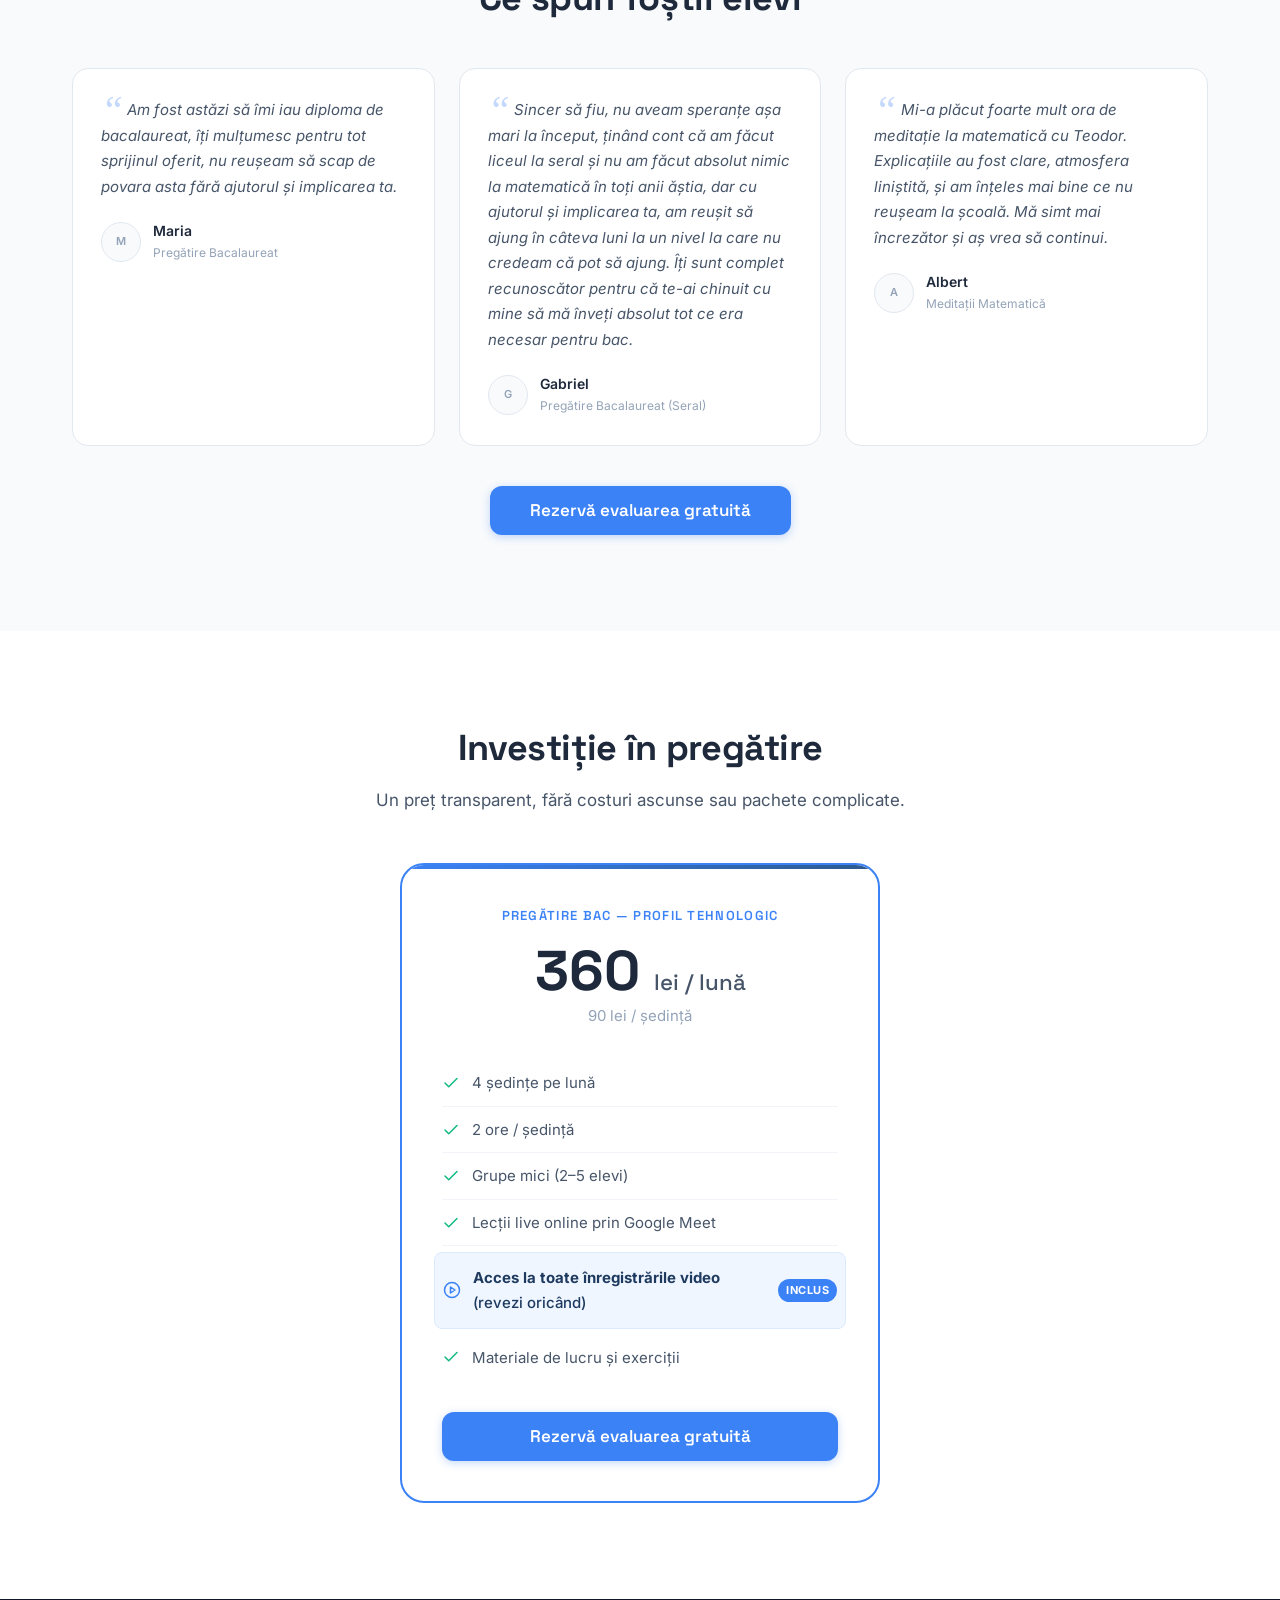
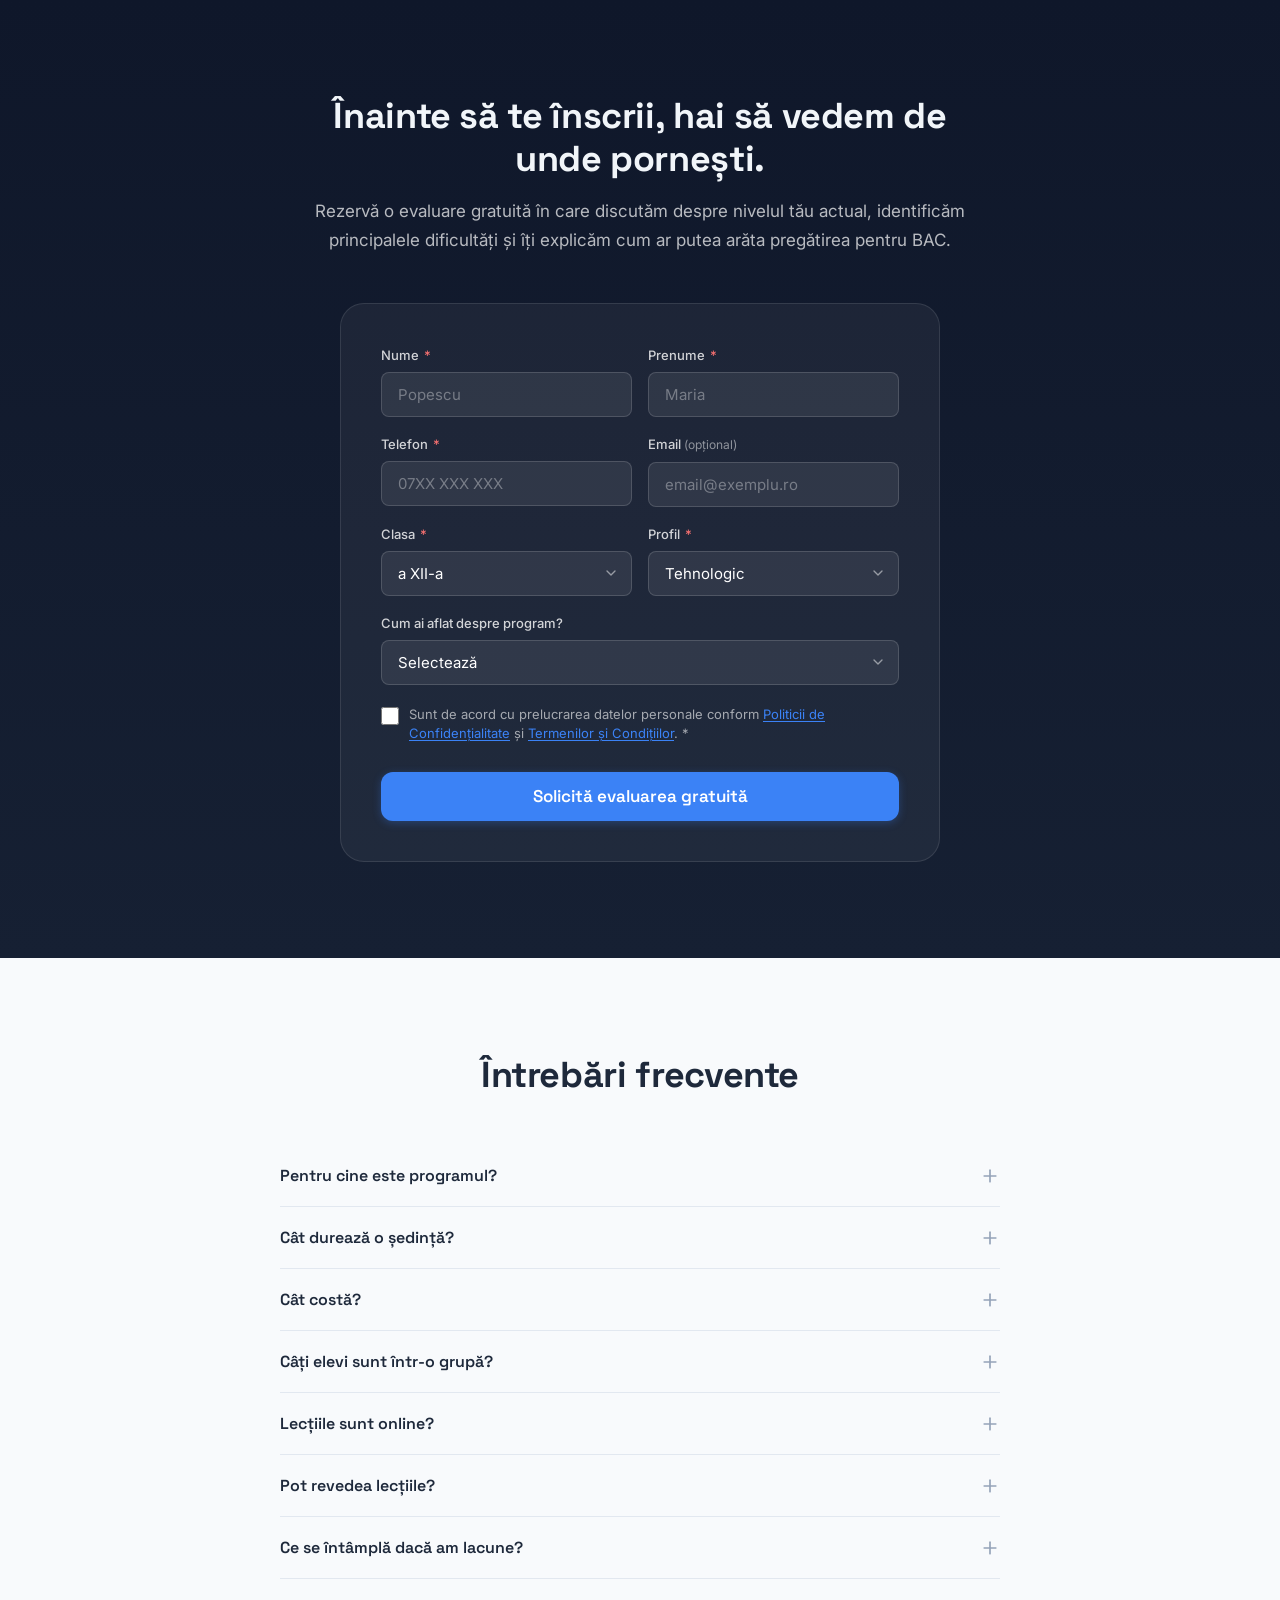
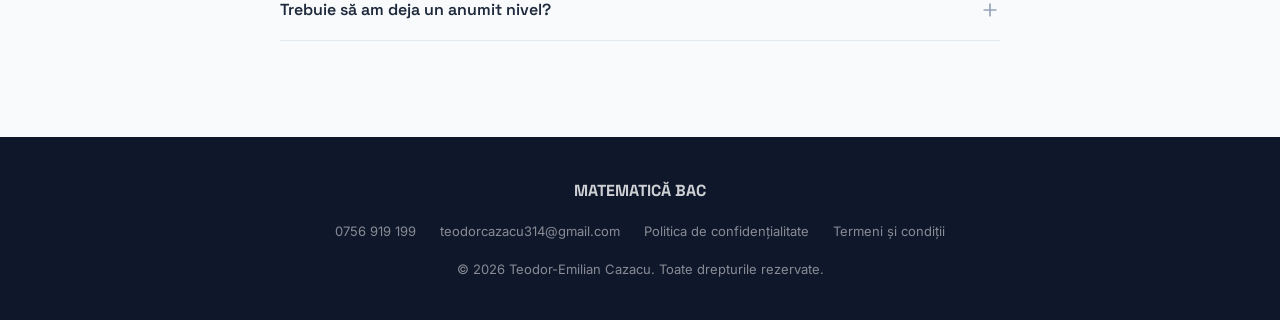
==== commit b637ac23: "Update SEO metadata for profile changes" ====
--- a/index.html
+++ b/index.html
@@ -5,9 +5,9 @@
   <meta name="viewport" content="width=device-width, initial-scale=1.0">
 
   <!-- SEO -->
-  <title>Meditații Matematică BAC – Profil Tehnologic | Teodor-Emilian Cazacu</title>
-  <meta name="description" content="Pregătire online pentru BAC la matematică, profil tehnologic. Grupe mici (2–5 elevi), 2 ore pe săptămână și lecții înregistrate. Rezervă o evaluare gratuită.">
-  <meta name="keywords" content="meditatii matematica bac, meditatii matematica bac tehnologic, pregatire bac matematica tehnologic, matematica bac profil tehnologic, meditatii bac matematica clasa a 12-a, pregatire matematica bac online">
+  <title>Meditații Matematică BAC – Profil Tehnologic & real | Teodor-Emilian Cazacu</title>
+  <meta name="description" content="Pregătire online pentru BAC la matematică, profil tehnologic & real. Grupe mici (2–5 elevi), 2 ore pe săptămână și lecții înregistrate. Rezervă o evaluare gratuită.">
+  <meta name="keywords" content="meditatii matematica bac, meditatii matematica bac tehnologic & real, pregatire bac matematica tehnologic, matematica bac profil tehnologic, meditatii bac matematica clasa a 12-a, pregatire matematica bac online">
   <meta name="author" content="Teodor-Emilian Cazacu">
   <meta name="robots" content="index, follow">
   <!-- TODO: Replace with your actual canonical URL -->
@@ -15,8 +15,8 @@
 
   <!-- Open Graph -->
   <meta property="og:type" content="website">
-  <meta property="og:title" content="Meditații Matematică BAC – Profil Tehnologic | Teodor-Emilian Cazacu">
-  <meta property="og:description" content="Pregătire online pentru BAC la matematică, profil tehnologic. Grupe mici (2–5 elevi), 2 ore pe săptămână și lecții înregistrate. Rezervă o evaluare gratuită.">
+  <meta property="og:title" content="Meditații Matematică BAC – Profil Tehnologic & real | Teodor-Emilian Cazacu">
+  <meta property="og:description" content="Pregătire online pentru BAC la matematică, profil tehnologic & real. Grupe mici (2–5 elevi), 2 ore pe săptămână și lecții înregistrate. Rezervă o evaluare gratuită.">
   <meta property="og:url" content="https://YOUR-USERNAME.github.io/YOUR-REPO-NAME/">
   <meta property="og:locale" content="ro_RO">
   <!-- TODO: Add OG image (1200x630px recommended) -->
@@ -51,7 +51,7 @@
     "@context": "https://schema.org",
     "@type": "EducationalOrganization",
     "name": "Teodor-Emilian Cazacu — Pregătire BAC Matematică",
-    "description": "Pregătire online pentru BAC la matematică, profil tehnologic. Grupe mici (2–5 elevi).",
+    "description": "Pregătire online pentru BAC la matematică, profil tehnologic & real. Grupe mici (2–5 elevi).",
     "url": "https://YOUR-USERNAME.github.io/YOUR-REPO-NAME/",
     "contactPoint": {
       "@type": "ContactPoint",
@@ -62,7 +62,7 @@
     },
     "offers": {
       "@type": "Offer",
-      "name": "Pregătire BAC Matematică — Profil Tehnologic",
+      "name": "Pregătire BAC Matematică — Profil Tehnologic & real",
       "price": "360",
       "priceCurrency": "RON",
       "description": "4 ședințe/lună, 2 ore/ședință, grupe mici (2–5 elevi), lecții online înregistrate."
@@ -123,7 +123,7 @@
             Înscrierile sunt deschise
           </div>
 
-          <h1>Pregătire pentru BAC la matematică, profil tehnologic</h1>
+          <h1>Pregătire pentru BAC la matematică, profil tehnologic & real</h1>
 
           <p class="hero-subtitle">Construiește-ți baza, înțelege exercițiile și intră la examen știind ce ai de făcut.</p>
 
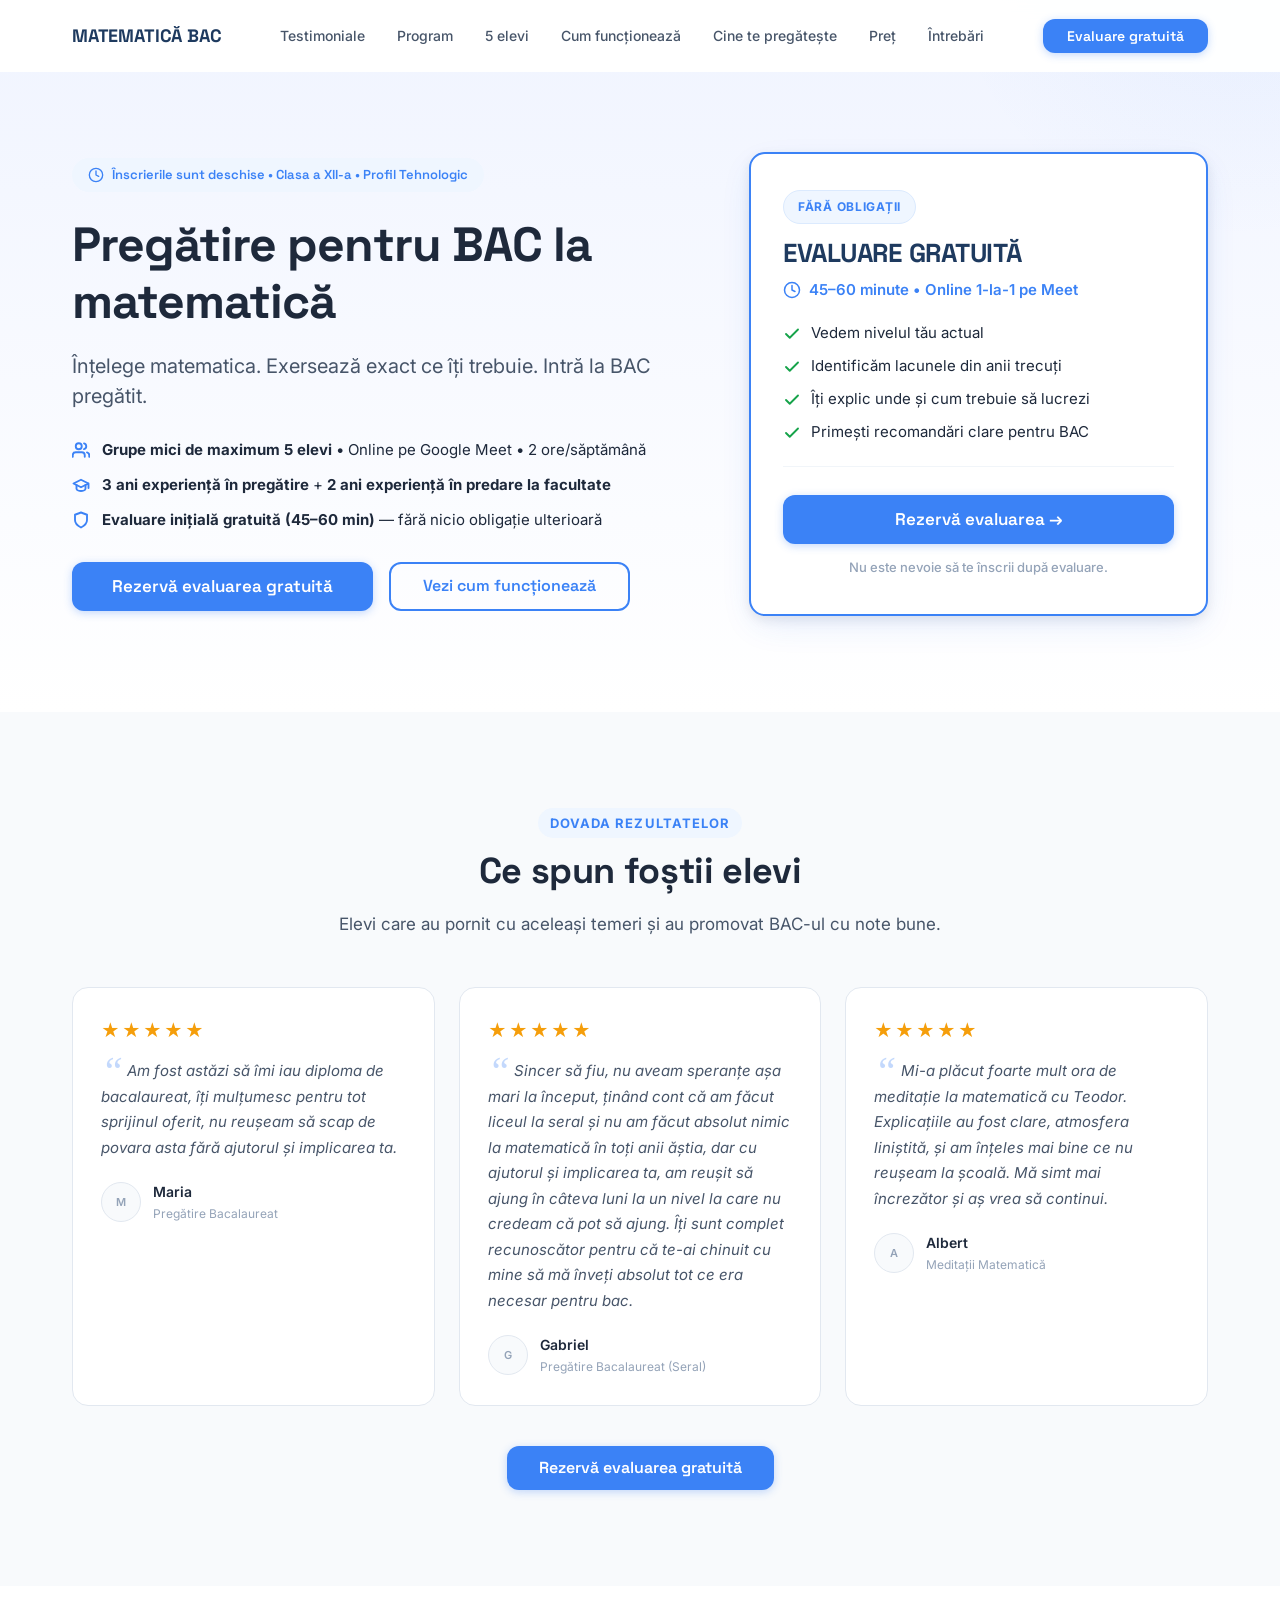
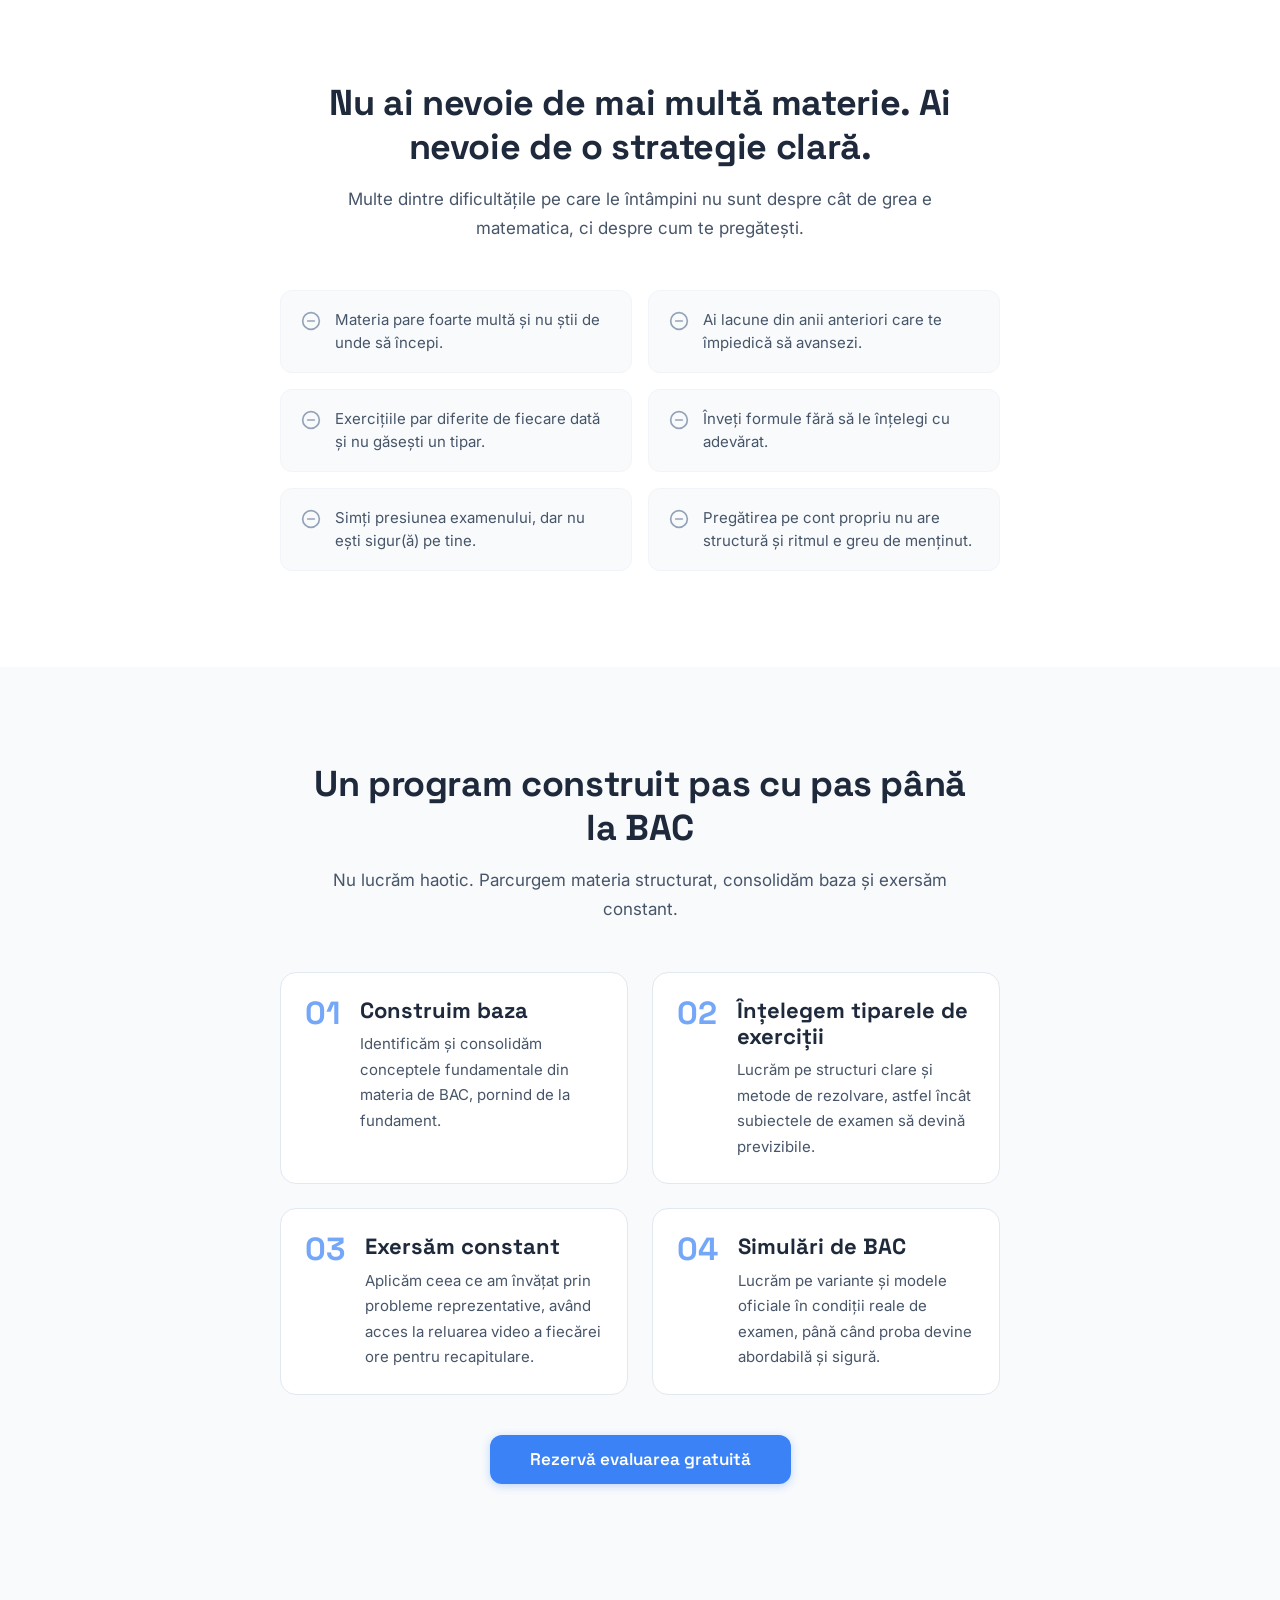
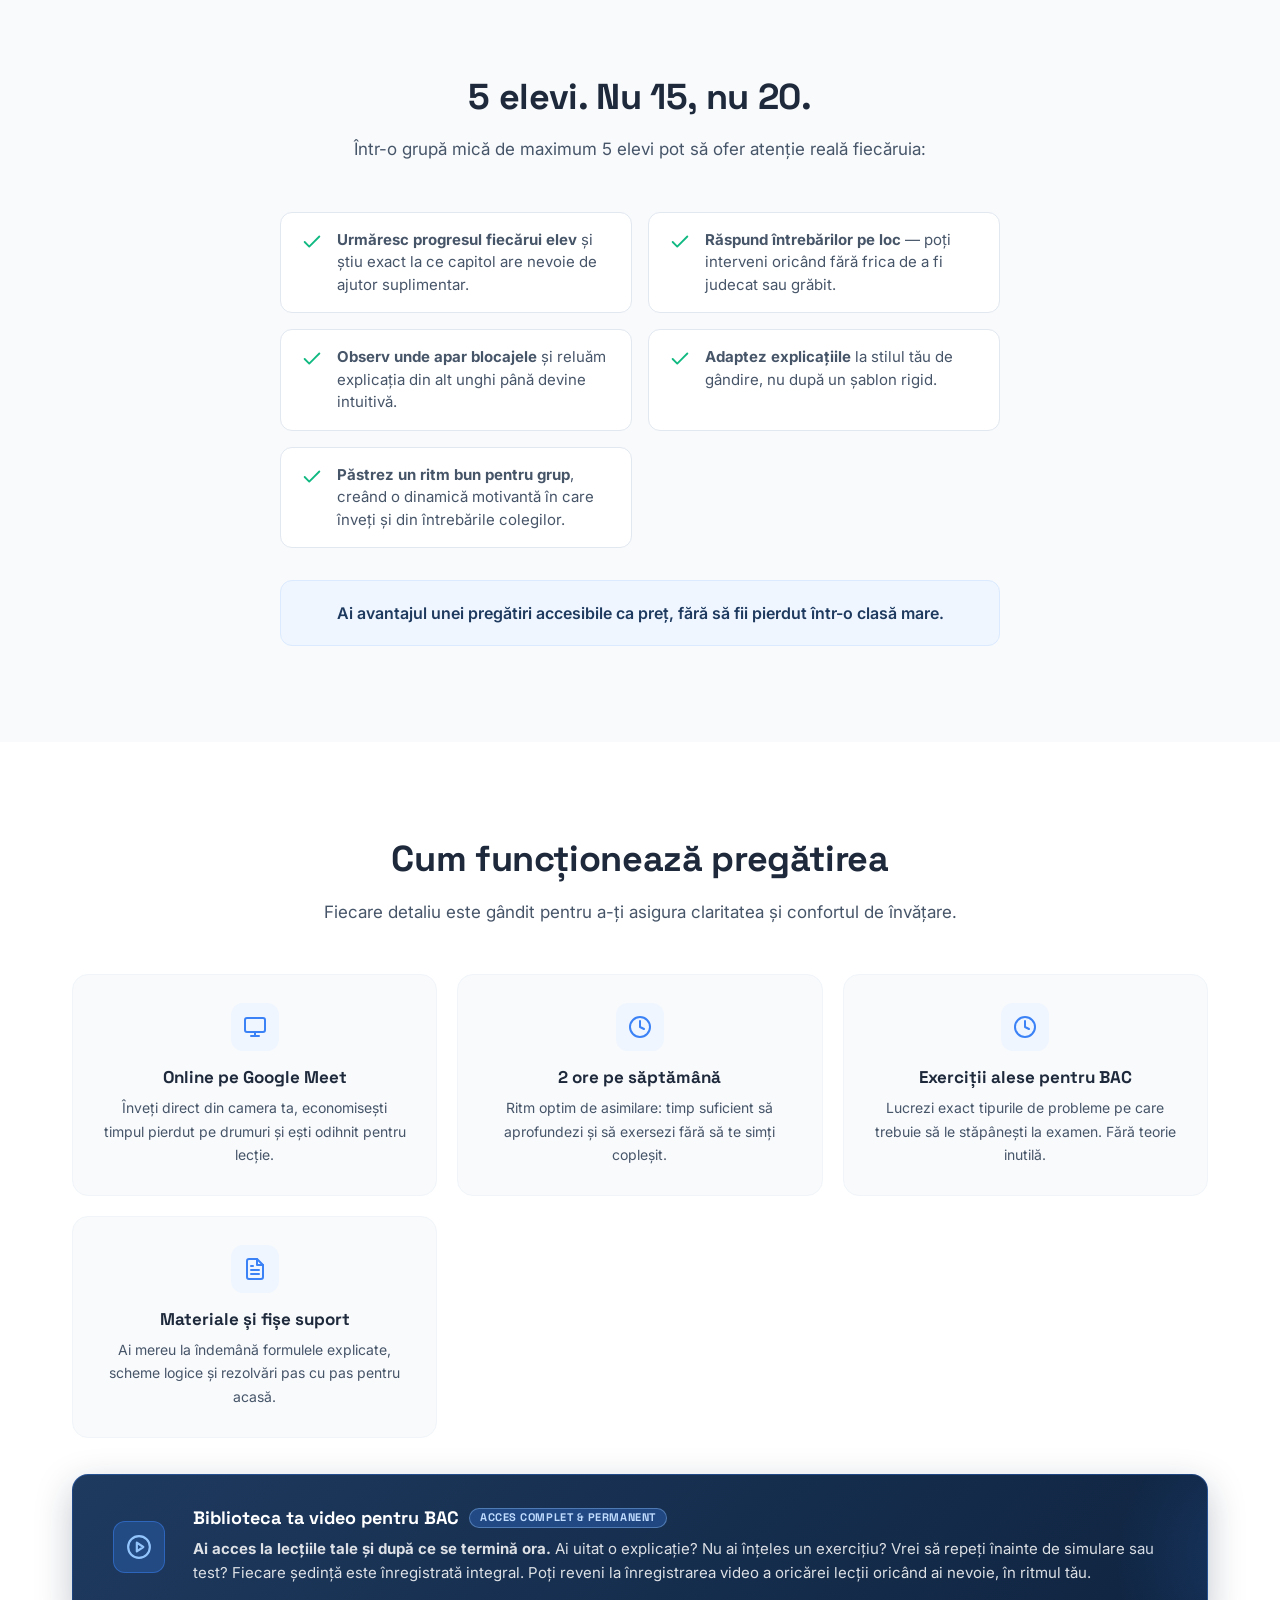
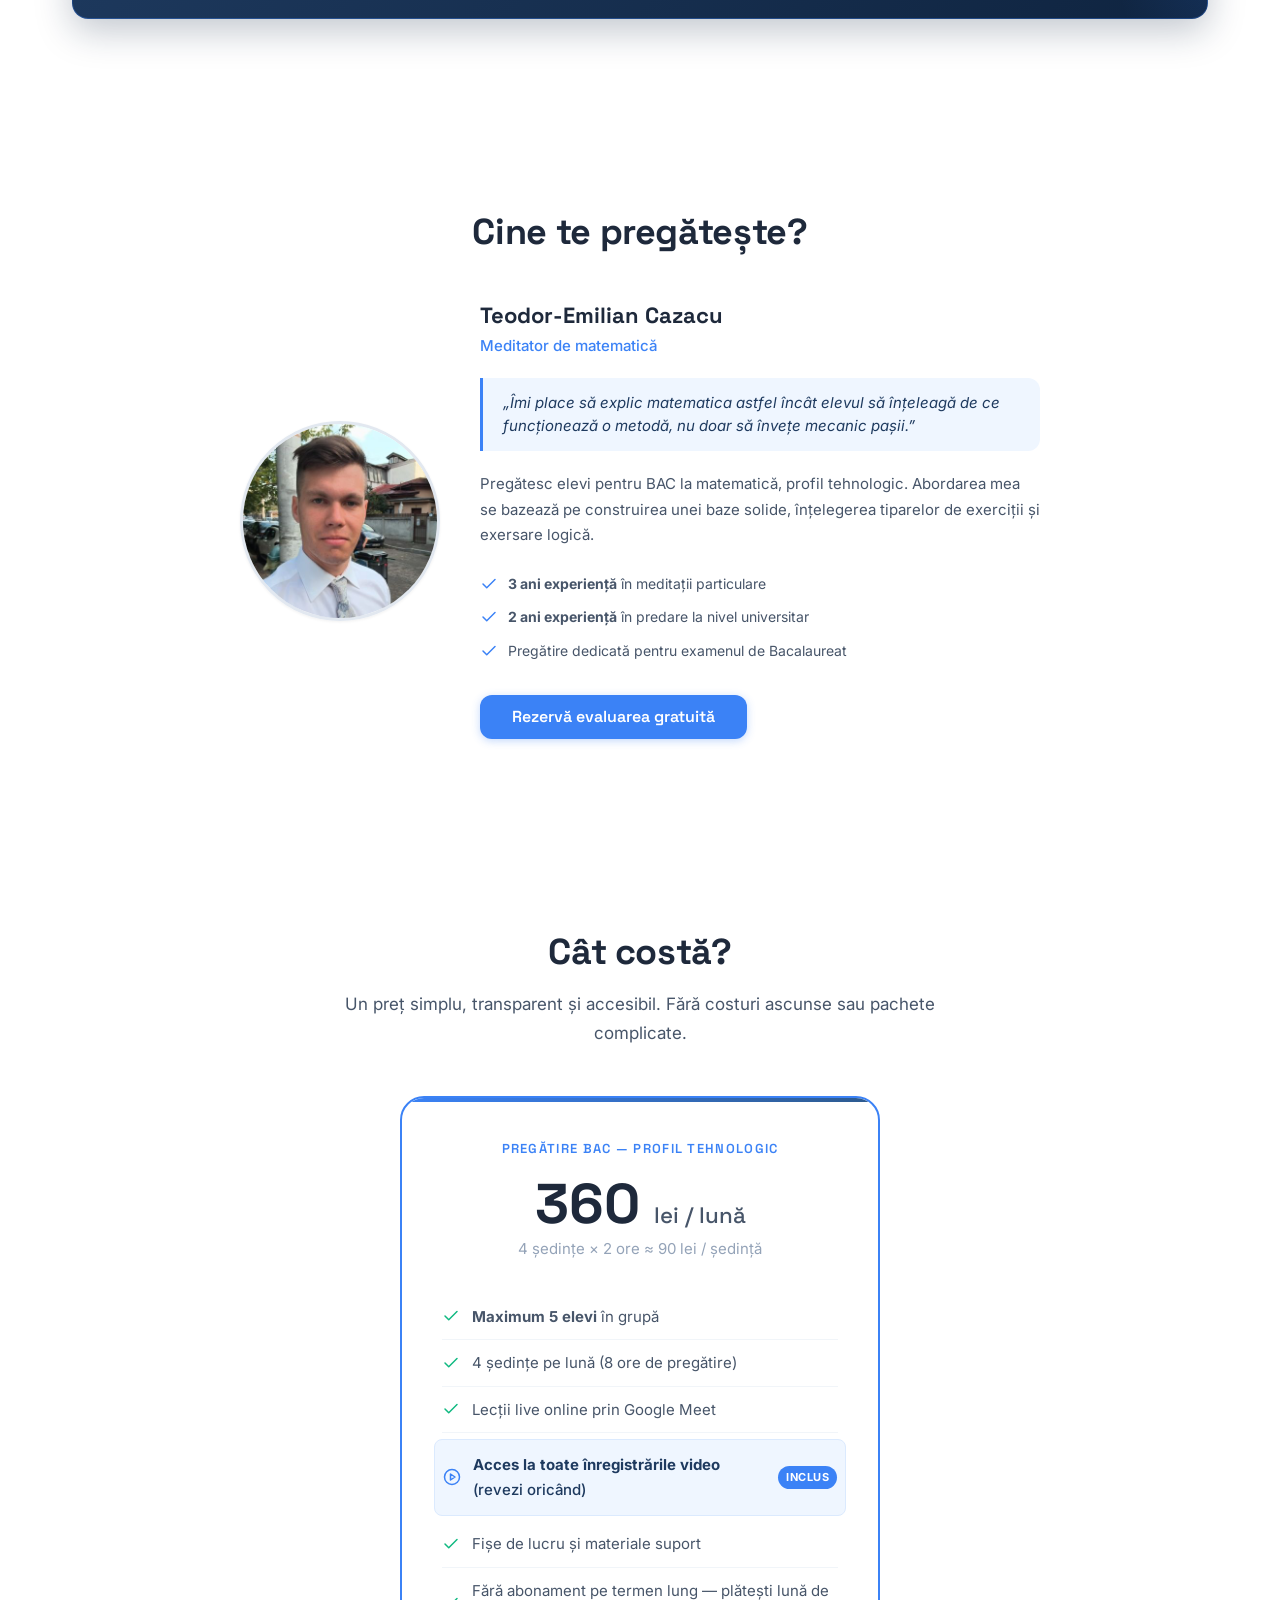
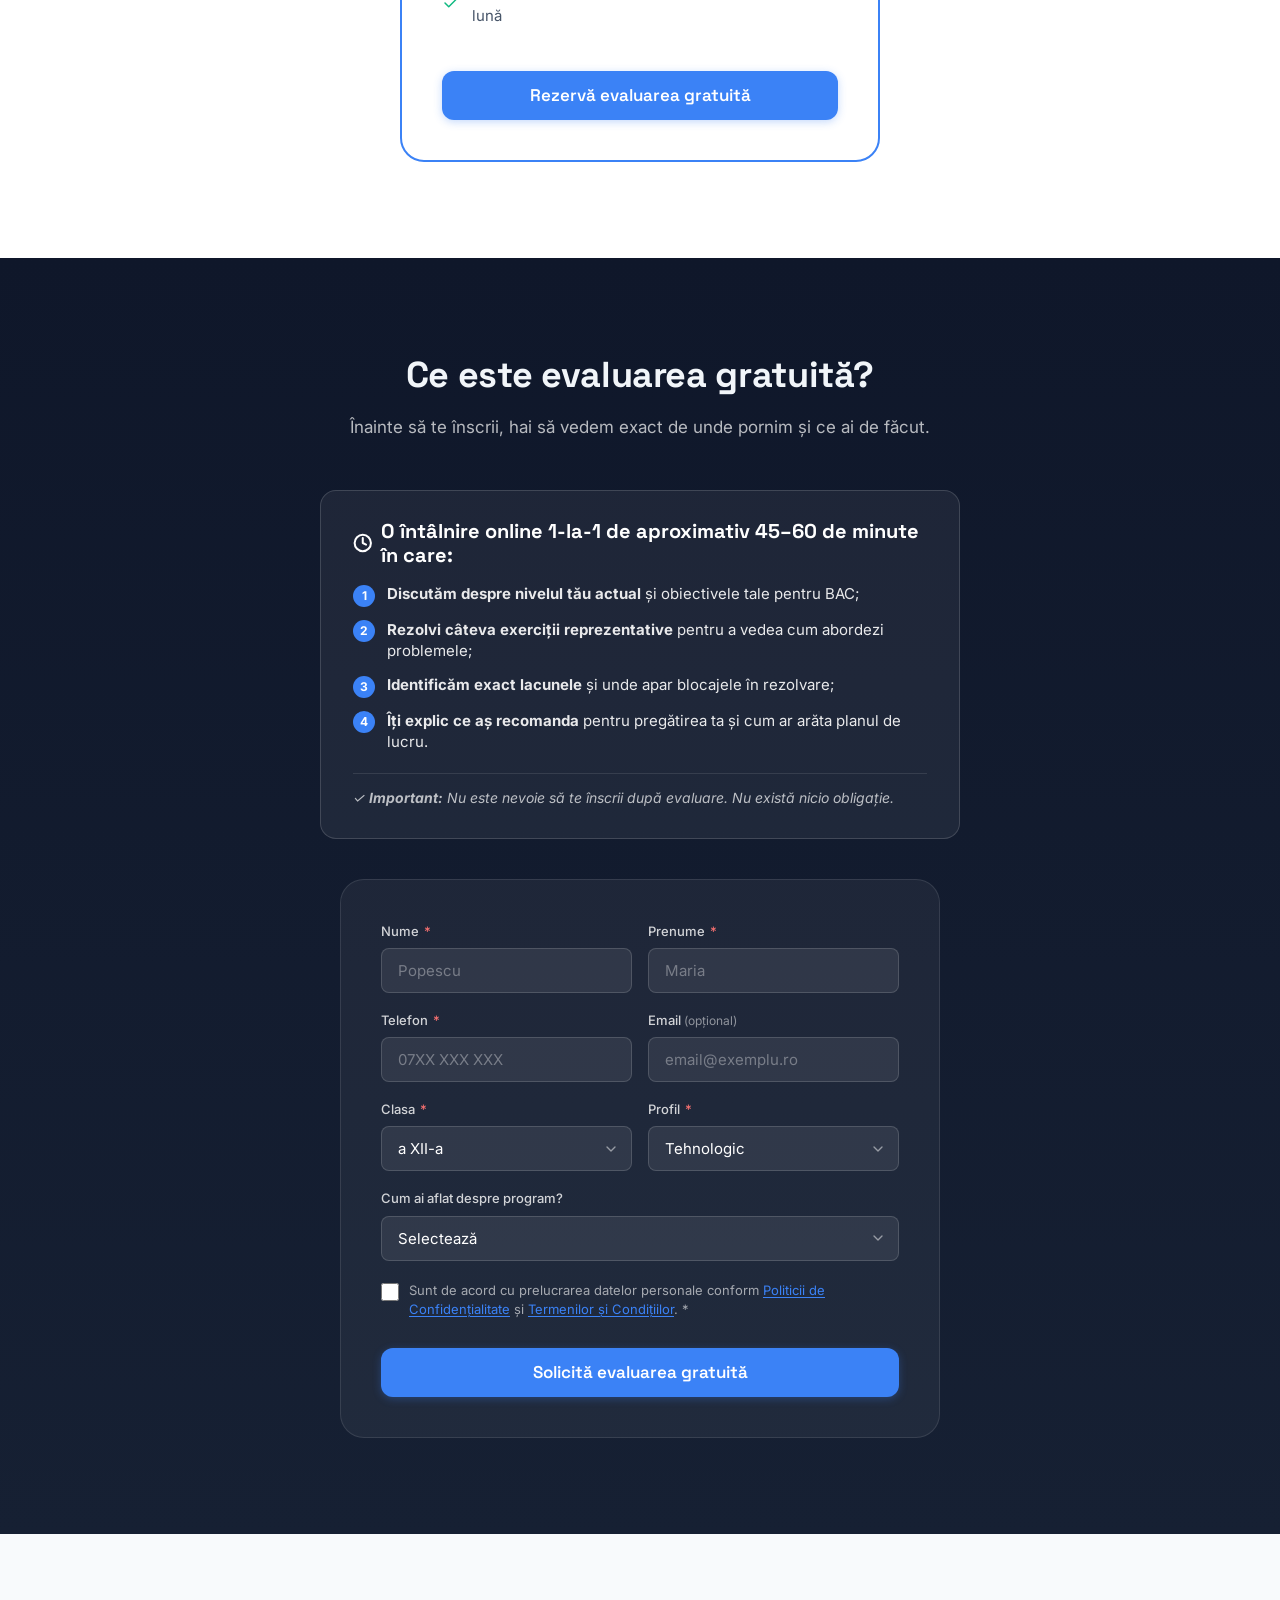
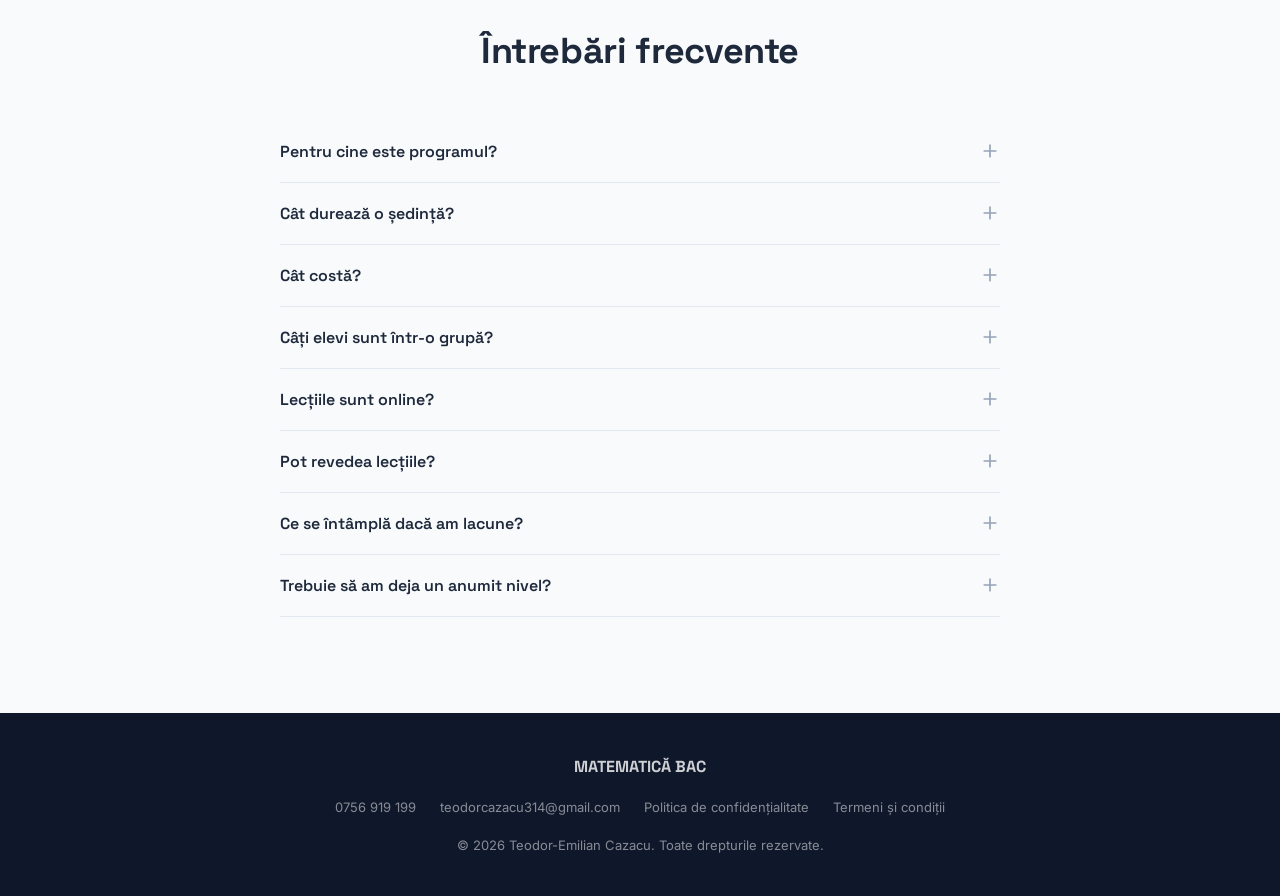
==== commit 7f8fbcb1: "Add files via upload" ====
--- a/index.html
+++ b/index.html
@@ -4,55 +4,31 @@
   <meta charset="UTF-8">
   <meta name="viewport" content="width=device-width, initial-scale=1.0">
 
-  <!-- SEO -->
-  <title>Meditații Matematică BAC – Profil Tehnologic & real | Teodor-Emilian Cazacu</title>
-  <meta name="description" content="Pregătire online pentru BAC la matematică, profil tehnologic & real. Grupe mici (2–5 elevi), 2 ore pe săptămână și lecții înregistrate. Rezervă o evaluare gratuită.">
-  <meta name="keywords" content="meditatii matematica bac, meditatii matematica bac tehnologic & real, pregatire bac matematica tehnologic, matematica bac profil tehnologic, meditatii bac matematica clasa a 12-a, pregatire matematica bac online">
+  <title>Meditații Matematică BAC – Profil Tehnologic | Teodor-Emilian Cazacu</title>
+  <meta name="description" content="Pregătire online pentru BAC la matematică, profil tehnologic. Grupe mici (2–5 elevi), 2 ore pe săptămână și lecții înregistrate. Rezervă o evaluare gratuită.">
+  <meta name="keywords" content="meditatii matematica bac, meditatii matematica bac tehnologic, pregatire bac matematica tehnologic, matematica bac profil tehnologic, meditatii bac matematica clasa a 12-a, pregatire matematica bac online">
   <meta name="author" content="Teodor-Emilian Cazacu">
   <meta name="robots" content="index, follow">
-  <!-- TODO: Replace with your actual canonical URL -->
-  <link rel="canonical" href="https://YOUR-USERNAME.github.io/YOUR-REPO-NAME/">
-
-  <!-- Open Graph -->
+
   <meta property="og:type" content="website">
-  <meta property="og:title" content="Meditații Matematică BAC – Profil Tehnologic & real | Teodor-Emilian Cazacu">
-  <meta property="og:description" content="Pregătire online pentru BAC la matematică, profil tehnologic & real. Grupe mici (2–5 elevi), 2 ore pe săptămână și lecții înregistrate. Rezervă o evaluare gratuită.">
-  <meta property="og:url" content="https://YOUR-USERNAME.github.io/YOUR-REPO-NAME/">
+  <meta property="og:title" content="Meditații Matematică BAC – Profil Tehnologic | Teodor-Emilian Cazacu">
+  <meta property="og:description" content="Pregătire online pentru BAC la matematică, profil tehnologic. Grupe mici (2–5 elevi), 2 ore pe săptămână și lecții înregistrate. Rezervă o evaluare gratuită.">
   <meta property="og:locale" content="ro_RO">
-  <!-- TODO: Add OG image (1200x630px recommended) -->
-  <!-- <meta property="og:image" content="https://YOUR-USERNAME.github.io/YOUR-REPO-NAME/assets/images/og-image.jpg"> -->
-
-  <!-- Favicon -->
+
   <link rel="icon" type="image/svg+xml" href="favicon.svg">
 
-  <!-- Fonts -->
   <link rel="preconnect" href="https://fonts.googleapis.com">
   <link rel="preconnect" href="https://fonts.gstatic.com" crossorigin>
   <link href="https://fonts.googleapis.com/css2?family=Inter:wght@400;500;600&family=Space+Grotesk:wght@600;700&display=swap" rel="stylesheet">
 
-  <!-- Styles -->
   <link rel="stylesheet" href="style.css">
 
-  <!-- Google Analytics 4 -->
-  <!-- TODO: Replace GA_MEASUREMENT_ID with your actual GA4 Measurement ID (e.g., G-XXXXXXXXXX) -->
-  <!--
-  <script async src="https://www.googletagmanager.com/gtag/js?id=GA_MEASUREMENT_ID"></script>
-  <script>
-    window.dataLayer = window.dataLayer || [];
-    function gtag(){dataLayer.push(arguments);}
-    gtag('js', new Date());
-    gtag('config', 'GA_MEASUREMENT_ID');
-  </script>
-  -->
-
-  <!-- Structured Data -->
   <script type="application/ld+json">
   {
     "@context": "https://schema.org",
     "@type": "EducationalOrganization",
     "name": "Teodor-Emilian Cazacu — Pregătire BAC Matematică",
-    "description": "Pregătire online pentru BAC la matematică, profil tehnologic & real. Grupe mici (2–5 elevi).",
-    "url": "https://YOUR-USERNAME.github.io/YOUR-REPO-NAME/",
+    "description": "Pregătire online pentru BAC la matematică, profil tehnologic. Grupe mici (2–5 elevi).",
     "contactPoint": {
       "@type": "ContactPoint",
       "telephone": "0756 919 199",
@@ -62,7 +38,7 @@
     },
     "offers": {
       "@type": "Offer",
-      "name": "Pregătire BAC Matematică — Profil Tehnologic & real",
+      "name": "Pregătire BAC Matematică — Profil Tehnologic",
       "price": "360",
       "priceCurrency": "RON",
       "description": "4 ședințe/lună, 2 ore/ședință, grupe mici (2–5 elevi), lecții online înregistrate."
@@ -72,25 +48,27 @@
 </head>
 <body>
 
-  <!-- ========== HEADER ========== -->
+  
   <header class="header" role="banner">
     <div class="container header-inner">
       <a href="#" class="header-logo" aria-label="Pagina principală">MATEMATICĂ BAC</a>
 
-      <!-- Desktop Navigation -->
+      
       <nav class="header-nav" aria-label="Navigare principală">
         <ul class="nav-list">
-          <li><a href="#cum-functioneaza" class="nav-link">Program</a></li>
-          <li><a href="#solutia" class="nav-link">Cum funcționează</a></li>
-          <li><a href="#despre-profesor" class="nav-link">Despre profesor</a></li>
           <li><a href="#testimoniale" class="nav-link">Testimoniale</a></li>
+          <li><a href="#solutia" class="nav-link">Program</a></li>
+          <li><a href="#de-ce-grupa" class="nav-link">5 elevi</a></li>
+          <li><a href="#cum-functioneaza" class="nav-link">Cum funcționează</a></li>
+          <li><a href="#despre-profesor" class="nav-link">Cine te pregătește</a></li>
+          <li><a href="#pret" class="nav-link">Preț</a></li>
           <li><a href="#intrebari" class="nav-link">Întrebări</a></li>
         </ul>
       </nav>
 
       <a href="#evaluare" class="btn btn-primary btn-sm header-cta">Evaluare gratuită</a>
 
-      <!-- Mobile Menu Button -->
+      
       <button class="mobile-menu-btn" id="mobile-menu-btn" aria-label="Deschide meniul" aria-expanded="false" aria-controls="mobile-menu">
         <div class="hamburger">
           <span></span>
@@ -101,64 +79,148 @@
     </div>
   </header>
 
-  <!-- Mobile Menu -->
+  
   <div class="mobile-menu" id="mobile-menu" role="navigation" aria-label="Meniu mobil">
     <ul class="mobile-nav-list">
-      <li><a href="#cum-functioneaza" class="mobile-nav-link">Program</a></li>
-      <li><a href="#solutia" class="mobile-nav-link">Cum funcționează</a></li>
-      <li><a href="#despre-profesor" class="mobile-nav-link">Despre profesor</a></li>
       <li><a href="#testimoniale" class="mobile-nav-link">Testimoniale</a></li>
+      <li><a href="#solutia" class="mobile-nav-link">Program</a></li>
+      <li><a href="#de-ce-grupa" class="mobile-nav-link">5 elevi</a></li>
+      <li><a href="#cum-functioneaza" class="mobile-nav-link">Cum funcționează</a></li>
+      <li><a href="#despre-profesor" class="mobile-nav-link">Cine te pregătește</a></li>
+      <li><a href="#pret" class="mobile-nav-link">Preț</a></li>
       <li><a href="#intrebari" class="mobile-nav-link">Întrebări</a></li>
     </ul>
     <a href="#evaluare" class="btn btn-primary">Rezervă evaluarea gratuită</a>
   </div>
 
   <main>
-    <!-- ========== SECTION 1 — HERO ========== -->
+    
     <section class="hero" id="hero">
       <div class="container">
-        <div class="hero-content">
-          <div class="hero-badge" aria-hidden="true">
-            <svg viewBox="0 0 24 24" fill="none" stroke="currentColor" stroke-width="2" stroke-linecap="round" stroke-linejoin="round"><circle cx="12" cy="12" r="10"/><path d="M12 6v6l4 2"/></svg>
-            Înscrierile sunt deschise
-          </div>
-
-          <h1>Pregătire pentru BAC la matematică, profil tehnologic & real</h1>
-
-          <p class="hero-subtitle">Construiește-ți baza, înțelege exercițiile și intră la examen știind ce ai de făcut.</p>
-
-          <div class="hero-cta">
-            <a href="#evaluare" class="btn btn-primary btn-lg">Rezervă evaluarea gratuită</a>
-            <a href="#solutia" class="btn btn-secondary">Vezi cum funcționează</a>
-          </div>
-
-          <div class="hero-features">
-            <div class="hero-feature">
-              <svg viewBox="0 0 24 24" fill="none" stroke="currentColor" stroke-width="2" stroke-linecap="round" stroke-linejoin="round"><path d="M22 10v6M2 10l10-5 10 5-10 5z"/><path d="M6 12v5c0 2 4 3 6 3s6-1 6-3v-5"/></svg>
-              Clasa a XII-a
-            </div>
-            <div class="hero-feature">
-              <svg viewBox="0 0 24 24" fill="none" stroke="currentColor" stroke-width="2" stroke-linecap="round" stroke-linejoin="round"><rect x="2" y="3" width="20" height="14" rx="2"/><path d="M8 21h8M12 17v4"/></svg>
-              Online
-            </div>
-            <div class="hero-feature">
+        <div class="hero-grid">
+          
+          <div class="hero-left">
+            <div class="hero-badge" aria-hidden="true">
               <svg viewBox="0 0 24 24" fill="none" stroke="currentColor" stroke-width="2" stroke-linecap="round" stroke-linejoin="round"><circle cx="12" cy="12" r="10"/><path d="M12 6v6l4 2"/></svg>
-              2 ore / săptămână
-            </div>
-            <div class="hero-feature">
-              <svg viewBox="0 0 24 24" fill="none" stroke="currentColor" stroke-width="2" stroke-linecap="round" stroke-linejoin="round"><path d="M17 21v-2a4 4 0 0 0-4-4H5a4 4 0 0 0-4 4v2"/><circle cx="9" cy="7" r="4"/><path d="M23 21v-2a4 4 0 0 0-3-3.87"/><path d="M16 3.13a4 4 0 0 1 0 7.75"/></svg>
-              2–5 elevi / grupă
-            </div>
-            <div class="hero-feature hero-feature-highlight">
-              <svg viewBox="0 0 24 24" fill="none" stroke="currentColor" stroke-width="2" stroke-linecap="round" stroke-linejoin="round"><circle cx="12" cy="12" r="10"/><polygon points="10 8 16 12 10 16 10 8"/></svg>
-              Lecții înregistrate video
-            </div>
-          </div>
-        </div>
-      </div>
-    </section>
-
-    <!-- ========== SECTION 2 — PROBLEMA ========== -->
+              Înscrierile sunt deschise • Clasa a XII-a • Profil Tehnologic
+            </div>
+
+            <h1>Pregătire pentru BAC la matematică</h1>
+
+            <p class="hero-subtitle">Înțelege matematica. Exersează exact ce îți trebuie. Intră la BAC pregătit.</p>
+
+            <div class="hero-authority-list">
+              <div class="hero-authority-item">
+                <svg viewBox="0 0 24 24" fill="none" stroke="currentColor" stroke-width="2.5" stroke-linecap="round" stroke-linejoin="round"><path d="M17 21v-2a4 4 0 0 0-4-4H5a4 4 0 0 0-4 4v2"/><circle cx="9" cy="7" r="4"/><path d="M23 21v-2a4 4 0 0 0-3-3.87"/><path d="M16 3.13a4 4 0 0 1 0 7.75"/></svg>
+                <span><strong>Grupe mici de maximum 5 elevi</strong> • Online pe Google Meet • 2 ore/săptămână</span>
+              </div>
+              <div class="hero-authority-item">
+                <svg viewBox="0 0 24 24" fill="none" stroke="currentColor" stroke-width="2.5" stroke-linecap="round" stroke-linejoin="round"><path d="M22 10v6M2 10l10-5 10 5-10 5z"/><path d="M6 12v5c0 2 4 3 6 3s6-1 6-3v-5"/></svg>
+                <span><strong>3 ani experiență în pregătire</strong> + <strong>2 ani experiență în predare la facultate</strong></span>
+              </div>
+              <div class="hero-authority-item">
+                <svg viewBox="0 0 24 24" fill="none" stroke="currentColor" stroke-width="2.5" stroke-linecap="round" stroke-linejoin="round"><path d="M12 22s8-4 8-10V5l-8-3-8 3v7c0 6 8 10 8 10z"/></svg>
+                <span><strong>Evaluare inițială gratuită (45–60 min)</strong> — fără nicio obligație ulterioară</span>
+              </div>
+            </div>
+
+            <div class="hero-cta">
+              <a href="#evaluare" class="btn btn-primary btn-lg">Rezervă evaluarea gratuită</a>
+              <a href="#solutia" class="btn btn-secondary">Vezi cum funcționează</a>
+            </div>
+          </div>
+
+          
+          <div class="hero-right">
+            <div class="hero-offer-card">
+              <div class="offer-card-badge">FĂRĂ OBLIGAȚII</div>
+              <h3 class="offer-card-title">EVALUARE GRATUITĂ</h3>
+              <div class="offer-card-duration">
+                <svg viewBox="0 0 24 24" fill="none" stroke="currentColor" stroke-width="2" stroke-linecap="round" stroke-linejoin="round"><circle cx="12" cy="12" r="10"/><path d="M12 6v6l4 2"/></svg>
+                <span>45–60 minute • Online 1-la-1 pe Meet</span>
+              </div>
+              <ul class="offer-card-list">
+                <li>
+                  <svg viewBox="0 0 24 24" fill="none" stroke="currentColor" stroke-width="2.5" stroke-linecap="round" stroke-linejoin="round"><polyline points="20 6 9 17 4 12"/></svg>
+                  <span>Vedem nivelul tău actual</span>
+                </li>
+                <li>
+                  <svg viewBox="0 0 24 24" fill="none" stroke="currentColor" stroke-width="2.5" stroke-linecap="round" stroke-linejoin="round"><polyline points="20 6 9 17 4 12"/></svg>
+                  <span>Identificăm lacunele din anii trecuți</span>
+                </li>
+                <li>
+                  <svg viewBox="0 0 24 24" fill="none" stroke="currentColor" stroke-width="2.5" stroke-linecap="round" stroke-linejoin="round"><polyline points="20 6 9 17 4 12"/></svg>
+                  <span>Îți explic unde și cum trebuie să lucrezi</span>
+                </li>
+                <li>
+                  <svg viewBox="0 0 24 24" fill="none" stroke="currentColor" stroke-width="2.5" stroke-linecap="round" stroke-linejoin="round"><polyline points="20 6 9 17 4 12"/></svg>
+                  <span>Primești recomandări clare pentru BAC</span>
+                </li>
+              </ul>
+              <div class="offer-card-footer">
+                <a href="#evaluare" class="btn btn-primary btn-lg">Rezervă evaluarea →</a>
+                <p class="offer-card-subtext">Nu este nevoie să te înscrii după evaluare.</p>
+              </div>
+            </div>
+          </div>
+        </div>
+      </div>
+    </section>
+
+    
+    <section class="section section-alt testimonials" id="testimoniale">
+      <div class="container">
+        <div class="section-header reveal">
+          <div class="section-tag">Dovada rezultatelor</div>
+          <h2>Ce spun foștii elevi</h2>
+          <p>Elevi care au pornit cu aceleași temeri și au promovat BAC-ul cu note bune.</p>
+        </div>
+
+        <div class="testimonials-grid">
+          <div class="testimonial-card reveal">
+            <div class="star-rating" aria-label="5 stele din 5">★★★★★</div>
+            <p class="testimonial-quote">Am fost astăzi să îmi iau diploma de bacalaureat, îți mulțumesc pentru tot sprijinul oferit, nu reușeam să scap de povara asta fără ajutorul și implicarea ta.</p>
+            <div class="testimonial-author">
+              <div class="testimonial-avatar" aria-hidden="true">M</div>
+              <div>
+                <div class="testimonial-name">Maria</div>
+                <div class="testimonial-detail">Pregătire Bacalaureat</div>
+              </div>
+            </div>
+          </div>
+
+          <div class="testimonial-card reveal">
+            <div class="star-rating" aria-label="5 stele din 5">★★★★★</div>
+            <p class="testimonial-quote">Sincer să fiu, nu aveam speranțe așa mari la început, ținând cont că am făcut liceul la seral și nu am făcut absolut nimic la matematică în toți anii ăștia, dar cu ajutorul și implicarea ta, am reușit să ajung în câteva luni la un nivel la care nu credeam că pot să ajung. Îți sunt complet recunoscător pentru că te-ai chinuit cu mine să mă înveți absolut tot ce era necesar pentru bac.</p>
+            <div class="testimonial-author">
+              <div class="testimonial-avatar" aria-hidden="true">G</div>
+              <div>
+                <div class="testimonial-name">Gabriel</div>
+                <div class="testimonial-detail">Pregătire Bacalaureat (Seral)</div>
+              </div>
+            </div>
+          </div>
+
+          <div class="testimonial-card reveal">
+            <div class="star-rating" aria-label="5 stele din 5">★★★★★</div>
+            <p class="testimonial-quote">Mi-a plăcut foarte mult ora de meditație la matematică cu Teodor. Explicațiile au fost clare, atmosfera liniștită, și am înțeles mai bine ce nu reușeam la școală. Mă simt mai încrezător și aș vrea să continui.</p>
+            <div class="testimonial-author">
+              <div class="testimonial-avatar" aria-hidden="true">A</div>
+              <div>
+                <div class="testimonial-name">Albert</div>
+                <div class="testimonial-detail">Meditații Matematică</div>
+              </div>
+            </div>
+          </div>
+        </div>
+
+        <div class="testimonials-cta reveal">
+          <a href="#evaluare" class="btn btn-primary">Rezervă evaluarea gratuită</a>
+        </div>
+      </div>
+    </section>
+
+    
     <section class="section problem" id="problema">
       <div class="container">
         <div class="section-header reveal">
@@ -200,11 +262,11 @@
       </div>
     </section>
 
-    <!-- ========== SECTION 3 — SOLUȚIA ========== -->
+    
     <section class="section section-alt solution" id="solutia">
       <div class="container">
         <div class="section-header reveal">
-          <h2>Un program construit pas cu pas până la BAC.</h2>
+          <h2>Un program construit pas cu pas până la BAC</h2>
           <p>Nu lucrăm haotic. Parcurgem materia structurat, consolidăm baza și exersăm constant.</p>
         </div>
 
@@ -213,15 +275,15 @@
             <span class="step-number">01</span>
             <div class="step-content">
               <h3>Construim baza</h3>
-              <p>Identificăm și consolidăm conceptele importante din materia de BAC, pornind de la fundament.</p>
+              <p>Identificăm și consolidăm conceptele fundamentale din materia de BAC, pornind de la fundament.</p>
             </div>
           </div>
 
           <div class="step-card reveal">
             <span class="step-number">02</span>
             <div class="step-content">
-              <h3>Înțelegem tipurile de exerciții</h3>
-              <p>Lucrăm pe structuri și metode de rezolvare, ca exercițiile să devină previzibile.</p>
+              <h3>Înțelegem tiparele de exerciții</h3>
+              <p>Lucrăm pe structuri clare și metode de rezolvare, astfel încât subiectele de examen să devină previzibile.</p>
             </div>
           </div>
 
@@ -229,15 +291,15 @@
             <span class="step-number">03</span>
             <div class="step-content">
               <h3>Exersăm constant</h3>
-              <p>Aplicăm ceea ce am învățat prin exerciții variate, având acces la reluarea video a fiecărei ore pentru a revedea rezolvările oricând ai nevoie acasă.</p>
+              <p>Aplicăm ceea ce am învățat prin probleme reprezentative, având acces la reluarea video a fiecărei ore pentru recapitulare.</p>
             </div>
           </div>
 
           <div class="step-card reveal">
             <span class="step-number">04</span>
             <div class="step-content">
-              <h3>Ne pregătim pentru examen</h3>
-              <p>Lucrăm progresiv cu exerciții și modele relevante pentru BAC, până când examenul devine abordabil.</p>
+              <h3>Simulări de BAC</h3>
+              <p>Lucrăm pe variante și modele oficiale în condiții reale de examen, până când proba devine abordabilă și sigură.</p>
             </div>
           </div>
         </div>
@@ -248,12 +310,55 @@
       </div>
     </section>
 
-    <!-- ========== SECTION 4 — CUM FUNCȚIONEAZĂ ========== -->
-    <section class="section how-it-works" id="cum-functioneaza">
-      <div class="container">
-        <div class="section-header reveal">
-          <h2>Cum funcționează?</h2>
-          <p>Tot ce trebuie să știi despre cum se desfășoară pregătirea.</p>
+    
+    <section class="section why-group" id="de-ce-grupa">
+      <div class="container">
+        <div class="section-header reveal">
+          <h2>5 elevi. Nu 15, nu 20.</h2>
+          <p>Într-o grupă mică de maximum 5 elevi pot să ofer atenție reală fiecăruia:</p>
+        </div>
+
+        <div class="why-group-content">
+          <div class="advantages-list">
+            <div class="advantage-item reveal">
+              <svg class="advantage-icon" viewBox="0 0 24 24" fill="none" stroke="currentColor" stroke-width="2" stroke-linecap="round" stroke-linejoin="round"><polyline points="20 6 9 17 4 12"/></svg>
+              <p><strong>Urmăresc progresul fiecărui elev</strong> și știu exact la ce capitol are nevoie de ajutor suplimentar.</p>
+            </div>
+
+            <div class="advantage-item reveal">
+              <svg class="advantage-icon" viewBox="0 0 24 24" fill="none" stroke="currentColor" stroke-width="2" stroke-linecap="round" stroke-linejoin="round"><polyline points="20 6 9 17 4 12"/></svg>
+              <p><strong>Răspund întrebărilor pe loc</strong> — poți interveni oricând fără frica de a fi judecat sau grăbit.</p>
+            </div>
+
+            <div class="advantage-item reveal">
+              <svg class="advantage-icon" viewBox="0 0 24 24" fill="none" stroke="currentColor" stroke-width="2" stroke-linecap="round" stroke-linejoin="round"><polyline points="20 6 9 17 4 12"/></svg>
+              <p><strong>Observ unde apar blocajele</strong> și reluăm explicația din alt unghi până devine intuitivă.</p>
+            </div>
+
+            <div class="advantage-item reveal">
+              <svg class="advantage-icon" viewBox="0 0 24 24" fill="none" stroke="currentColor" stroke-width="2" stroke-linecap="round" stroke-linejoin="round"><polyline points="20 6 9 17 4 12"/></svg>
+              <p><strong>Adaptez explicațiile</strong> la stilul tău de gândire, nu după un șablon rigid.</p>
+            </div>
+
+            <div class="advantage-item reveal">
+              <svg class="advantage-icon" viewBox="0 0 24 24" fill="none" stroke="currentColor" stroke-width="2" stroke-linecap="round" stroke-linejoin="round"><polyline points="20 6 9 17 4 12"/></svg>
+              <p><strong>Păstrez un ritm bun pentru grup</strong>, creând o dinamică motivantă în care înveți și din întrebările colegilor.</p>
+            </div>
+          </div>
+
+          <div class="why-group-punchline reveal">
+            Ai avantajul unei pregătiri accesibile ca preț, fără să fii pierdut într-o clasă mare.
+          </div>
+        </div>
+      </div>
+    </section>
+
+    
+    <section class="section section-alt how-it-works" id="cum-functioneaza">
+      <div class="container">
+        <div class="section-header reveal">
+          <h2>Cum funcționează pregătirea</h2>
+          <p>Fiecare detaliu este gândit pentru a-ți asigura claritatea și confortul de învățare.</p>
         </div>
 
         <div class="features-grid">
@@ -261,8 +366,8 @@
             <div class="feature-icon">
               <svg viewBox="0 0 24 24" fill="none" stroke="currentColor" stroke-width="2" stroke-linecap="round" stroke-linejoin="round"><rect x="2" y="3" width="20" height="14" rx="2"/><path d="M8 21h8M12 17v4"/></svg>
             </div>
-            <h3>Online</h3>
-            <p>Lecțiile se desfășoară live prin Google Meet. Ai nevoie doar de o conexiune la internet.</p>
+            <h3>Online pe Google Meet</h3>
+            <p>Înveți direct din camera ta, economisești timpul pierdut pe drumuri și ești odihnit pentru lecție.</p>
           </div>
 
           <div class="feature-card reveal">
@@ -270,43 +375,27 @@
               <svg viewBox="0 0 24 24" fill="none" stroke="currentColor" stroke-width="2" stroke-linecap="round" stroke-linejoin="round"><circle cx="12" cy="12" r="10"/><path d="M12 6v6l4 2"/></svg>
             </div>
             <h3>2 ore pe săptămână</h3>
-            <p>O ședință săptămânală de 2 ore, suficient pentru a menține ritmul de pregătire.</p>
+            <p>Ritm optim de asimilare: timp suficient să aprofundezi și să exersezi fără să te simți copleșit.</p>
           </div>
 
           <div class="feature-card reveal">
             <div class="feature-icon">
-              <svg viewBox="0 0 24 24" fill="none" stroke="currentColor" stroke-width="2" stroke-linecap="round" stroke-linejoin="round"><path d="M17 21v-2a4 4 0 0 0-4-4H5a4 4 0 0 0-4 4v2"/><circle cx="9" cy="7" r="4"/><path d="M23 21v-2a4 4 0 0 0-3-3.87"/><path d="M16 3.13a4 4 0 0 1 0 7.75"/></svg>
-            </div>
-            <h3>Grupe mici (2–5 elevi)</h3>
-            <p>Grupe restrânse pentru a asigura atenție fiecărui elev, interacțiune reală și timp pentru întrebări.</p>
-          </div>
-
-          <div class="feature-card feature-card-featured reveal">
-            <span class="feature-badge-top">Cel mai apreciat</span>
-            <div class="feature-icon">
-              <svg viewBox="0 0 24 24" fill="none" stroke="currentColor" stroke-width="2" stroke-linecap="round" stroke-linejoin="round"><circle cx="12" cy="12" r="10"/><polygon points="10 8 16 12 10 16 10 8"/></svg>
-            </div>
-            <h3>Lecțiile sunt înregistrate video</h3>
-            <p>Poți pune pauză, derula și revedea oricând orice explicație. Dacă lipsești motivat, nu pierzi absolut nimic.</p>
+              <svg viewBox="0 0 24 24" fill="none" stroke="currentColor" stroke-width="2" stroke-linecap="round" stroke-linejoin="round"><circle cx="12" cy="12" r="10"/><polyline points="12 6 12 12 16 14"/></svg>
+            </div>
+            <h3>Exerciții alese pentru BAC</h3>
+            <p>Lucrezi exact tipurile de probleme pe care trebuie să le stăpânești la examen. Fără teorie inutilă.</p>
           </div>
 
           <div class="feature-card reveal">
             <div class="feature-icon">
               <svg viewBox="0 0 24 24" fill="none" stroke="currentColor" stroke-width="2" stroke-linecap="round" stroke-linejoin="round"><path d="M14 2H6a2 2 0 0 0-2 2v16a2 2 0 0 0 2 2h12a2 2 0 0 0 2-2V8z"/><polyline points="14 2 14 8 20 8"/><line x1="16" y1="13" x2="8" y2="13"/><line x1="16" y1="17" x2="8" y2="17"/><polyline points="10 9 9 9 8 9"/></svg>
             </div>
-            <h3>Materiale și exerciții</h3>
-            <p>Include materiale de lucru și exerciții suplimentare pentru consolidare.</p>
-          </div>
-
-          <div class="feature-card reveal">
-            <div class="feature-icon">
-              <svg viewBox="0 0 24 24" fill="none" stroke="currentColor" stroke-width="2" stroke-linecap="round" stroke-linejoin="round"><polyline points="22 12 18 12 15 21 9 3 6 12 2 12"/></svg>
-            </div>
-            <h3>Program structurat</h3>
-            <p>Pregătirea urmărește un plan clar, cu progres constant până la examen.</p>
-          </div>
-        </div>
-
+            <h3>Materiale și fișe suport</h3>
+            <p>Ai mereu la îndemână formulele explicate, scheme logice și rezolvări pas cu pas pentru acasă.</p>
+          </div>
+        </div>
+
+        
         <div class="recordings-spotlight reveal">
           <div class="recordings-spotlight-icon-wrap">
             <svg viewBox="0 0 24 24" fill="none" stroke="currentColor" stroke-width="2" stroke-linecap="round" stroke-linejoin="round"><circle cx="12" cy="12" r="10"/><polygon points="10 8 16 12 10 16 10 8"/></svg>
@@ -317,59 +406,14 @@
               <span class="recordings-spotlight-tag">Acces complet &amp; permanent</span>
             </h4>
             <p>
-              La orele clasice, dacă ai fost neatent câteva minute sau ai uitat metoda peste trei zile, explicația s-a pierdut. În acest program, fiecare ședință este înregistrată integral. Ai propria arhivă video pe care o poți consulta când îți faci temele, înainte de teze, simulări și proba finală de BAC.
+              <strong>Ai acces la lecțiile tale și după ce se termină ora.</strong> Ai uitat o explicație? Nu ai înțeles un exercițiu? Vrei să repeți înainte de simulare sau test? Fiecare ședință este înregistrată integral. Poți reveni la înregistrarea video a oricărei lecții oricând ai nevoie, în ritmul tău.
             </p>
           </div>
         </div>
       </div>
     </section>
 
-    <!-- ========== SECTION 5 — DE CE GRUPĂ? ========== -->
-    <section class="section section-alt why-group" id="de-ce-grupa">
-      <div class="container">
-        <div class="section-header reveal">
-          <h2>De ce într-o grupă mică?</h2>
-        </div>
-
-        <div class="why-group-content">
-          <p class="why-group-intro reveal">O grupă mică de 2–5 elevi oferă un echilibru ideal între atenția individuală și dinamica de lucru.</p>
-
-          <div class="advantages-list">
-            <div class="advantage-item reveal">
-              <svg class="advantage-icon" viewBox="0 0 24 24" fill="none" stroke="currentColor" stroke-width="2" stroke-linecap="round" stroke-linejoin="round"><polyline points="20 6 9 17 4 12"/></svg>
-              <p>Profesorul poate interacționa cu fiecare elev și poate adapta explicațiile.</p>
-            </div>
-
-            <div class="advantage-item reveal">
-              <svg class="advantage-icon" viewBox="0 0 24 24" fill="none" stroke="currentColor" stroke-width="2" stroke-linecap="round" stroke-linejoin="round"><polyline points="20 6 9 17 4 12"/></svg>
-              <p>Poți vedea și alte moduri de gândire și abordare a exercițiilor.</p>
-            </div>
-
-            <div class="advantage-item reveal">
-              <svg class="advantage-icon" viewBox="0 0 24 24" fill="none" stroke="currentColor" stroke-width="2" stroke-linecap="round" stroke-linejoin="round"><polyline points="20 6 9 17 4 12"/></svg>
-              <p>Apar întrebări relevante care te pot ajuta și pe tine.</p>
-            </div>
-
-            <div class="advantage-item reveal">
-              <svg class="advantage-icon" viewBox="0 0 24 24" fill="none" stroke="currentColor" stroke-width="2" stroke-linecap="round" stroke-linejoin="round"><polyline points="20 6 9 17 4 12"/></svg>
-              <p>Există un ritm de lucru constant și o continuitate în pregătire.</p>
-            </div>
-
-            <div class="advantage-item reveal">
-              <svg class="advantage-icon" viewBox="0 0 24 24" fill="none" stroke="currentColor" stroke-width="2" stroke-linecap="round" stroke-linejoin="round"><polyline points="20 6 9 17 4 12"/></svg>
-              <p>Costul este mai accesibil decât pregătirea individuală.</p>
-            </div>
-
-            <div class="advantage-item reveal">
-              <svg class="advantage-icon" viewBox="0 0 24 24" fill="none" stroke="currentColor" stroke-width="2" stroke-linecap="round" stroke-linejoin="round"><polyline points="20 6 9 17 4 12"/></svg>
-              <p>Înregistrările video îți oferă flexibilitate maximă: revezi orice explicație în ritmul tău, oricând acasă.</p>
-            </div>
-          </div>
-        </div>
-      </div>
-    </section>
-
-    <!-- ========== SECTION 6 — DESPRE PROFESOR ========== -->
+    
     <section class="section about" id="despre-profesor">
       <div class="container">
         <div class="section-header reveal">
@@ -391,20 +435,24 @@
             <h3>Teodor-Emilian Cazacu</h3>
             <span class="about-role">Meditator de matematică</span>
 
-            <p>Pregătesc elevi pentru BAC la matematică, profil tehnologic. Abordarea mea se bazează pe construirea unei baze solide, înțelegerea tipurilor de exerciții și exersare constantă.</p>
+            <div class="about-quote">
+              „Îmi place să explic matematica astfel încât elevul să înțeleagă de ce funcționează o metodă, nu doar să învețe mecanic pașii.”
+            </div>
+
+            <p>Pregătesc elevi pentru BAC la matematică, profil tehnologic. Abordarea mea se bazează pe construirea unei baze solide, înțelegerea tiparelor de exerciții și exersare logică.</p>
 
             <div class="about-credentials">
               <div class="credential">
                 <svg viewBox="0 0 24 24" fill="none" stroke="currentColor" stroke-width="2" stroke-linecap="round" stroke-linejoin="round"><polyline points="20 6 9 17 4 12"/></svg>
-                <span>3 ani de experiență în meditații</span>
+                <span><strong>3 ani experiență</strong> în meditații particulare</span>
               </div>
               <div class="credential">
                 <svg viewBox="0 0 24 24" fill="none" stroke="currentColor" stroke-width="2" stroke-linecap="round" stroke-linejoin="round"><polyline points="20 6 9 17 4 12"/></svg>
-                <span>2 ani de experiență în predare în universitate</span>
+                <span><strong>2 ani experiență</strong> în predare la nivel universitar</span>
               </div>
               <div class="credential">
                 <svg viewBox="0 0 24 24" fill="none" stroke="currentColor" stroke-width="2" stroke-linecap="round" stroke-linejoin="round"><polyline points="20 6 9 17 4 12"/></svg>
-                <span>Experiență în pregătirea elevilor pentru BAC</span>
+                <span>Pregătire dedicată pentru examenul de Bacalaureat</span>
               </div>
             </div>
 
@@ -416,81 +464,27 @@
       </div>
     </section>
 
-    <!-- ========== SECTION 7 — TESTIMONIALE ========== -->
-    <section class="section section-alt testimonials" id="testimoniale">
-      <div class="container">
-        <div class="section-header reveal">
-          <h2>Ce spun foștii elevi</h2>
-        </div>
-
-        <div class="testimonials-grid">
-          <div class="testimonial-card reveal">
-            <p class="testimonial-quote">Am fost astăzi să îmi iau diploma de bacalaureat, îți mulțumesc pentru tot sprijinul oferit, nu reușeam să scap de povara asta fără ajutorul și implicarea ta.</p>
-            <div class="testimonial-author">
-              <div class="testimonial-avatar" aria-hidden="true">M</div>
-              <div>
-                <div class="testimonial-name">Maria</div>
-                <div class="testimonial-detail">Pregătire Bacalaureat</div>
-              </div>
-            </div>
-          </div>
-
-<div class="testimonial-card reveal">
-            <p class="testimonial-quote">Sincer să fiu, nu aveam speranțe așa mari la început, ținând cont că am făcut liceul la seral și nu am făcut absolut nimic la matematică în toți anii ăștia, dar cu ajutorul și implicarea ta, am reușit să ajung în câteva luni la un nivel la care nu credeam că pot să ajung. Îți sunt complet recunoscător pentru că te-ai chinuit cu mine să mă înveți absolut tot ce era necesar pentru bac.</p>
-            <div class="testimonial-author">
-              <div class="testimonial-avatar" aria-hidden="true">G</div>
-              <div>
-                <div class="testimonial-name">Gabriel</div>
-                <div class="testimonial-detail">Pregătire Bacalaureat (Seral)</div>
-              </div>
-            </div>
-          </div>
-
-          <div class="testimonial-card reveal">
-            <p class="testimonial-quote">Mi-a plăcut foarte mult ora de meditație la matematică cu Teodor. Explicațiile au fost clare, atmosfera liniștită, și am înțeles mai bine ce nu reușeam la școală. Mă simt mai încrezător și aș vrea să continui.</p>
-            <div class="testimonial-author">
-              <div class="testimonial-avatar" aria-hidden="true">A</div>
-              <div>
-                <div class="testimonial-name">Albert</div>
-                <div class="testimonial-detail">Meditații Matematică</div>
-              </div>
-            </div>
-          </div>
-
-          
-        </div>
-
-        <div class="testimonials-cta reveal">
-          <a href="#evaluare" class="btn btn-primary btn-lg">Rezervă evaluarea gratuită</a>
-        </div>
-      </div>
-    </section>
-
-    <!-- ========== SECTION 8 — PREȚ ========== -->
-    <section class="section pricing" id="pret">
-      <div class="container">
-        <div class="section-header reveal">
-          <h2>Investiție în pregătire</h2>
-          <p>Un preț transparent, fără costuri ascunse sau pachete complicate.</p>
+    
+    <section class="section section-alt pricing" id="pret">
+      <div class="container">
+        <div class="section-header reveal">
+          <h2>Cât costă?</h2>
+          <p>Un preț simplu, transparent și accesibil. Fără costuri ascunse sau pachete complicate.</p>
         </div>
 
         <div class="pricing-card reveal">
           <div class="pricing-label">Pregătire BAC — Profil Tehnologic</div>
           <div class="pricing-amount">360 <span>lei / lună</span></div>
-          <div class="pricing-per-session">90 lei / ședință</div>
+          <div class="pricing-per-session">4 ședințe × 2 ore ≈ 90 lei / ședință</div>
 
           <div class="pricing-features">
             <div class="pricing-feature">
               <svg viewBox="0 0 24 24" fill="none" stroke="currentColor" stroke-width="2" stroke-linecap="round" stroke-linejoin="round"><polyline points="20 6 9 17 4 12"/></svg>
-              <span>4 ședințe pe lună</span>
+              <span><strong>Maximum 5 elevi</strong> în grupă</span>
             </div>
             <div class="pricing-feature">
               <svg viewBox="0 0 24 24" fill="none" stroke="currentColor" stroke-width="2" stroke-linecap="round" stroke-linejoin="round"><polyline points="20 6 9 17 4 12"/></svg>
-              <span>2 ore / ședință</span>
-            </div>
-            <div class="pricing-feature">
-              <svg viewBox="0 0 24 24" fill="none" stroke="currentColor" stroke-width="2" stroke-linecap="round" stroke-linejoin="round"><polyline points="20 6 9 17 4 12"/></svg>
-              <span>Grupe mici (2–5 elevi)</span>
+              <span>4 ședințe pe lună (8 ore de pregătire)</span>
             </div>
             <div class="pricing-feature">
               <svg viewBox="0 0 24 24" fill="none" stroke="currentColor" stroke-width="2" stroke-linecap="round" stroke-linejoin="round"><polyline points="20 6 9 17 4 12"/></svg>
@@ -503,7 +497,11 @@
             </div>
             <div class="pricing-feature">
               <svg viewBox="0 0 24 24" fill="none" stroke="currentColor" stroke-width="2" stroke-linecap="round" stroke-linejoin="round"><polyline points="20 6 9 17 4 12"/></svg>
-              <span>Materiale de lucru și exerciții</span>
+              <span>Fișe de lucru și materiale suport</span>
+            </div>
+            <div class="pricing-feature">
+              <svg viewBox="0 0 24 24" fill="none" stroke="currentColor" stroke-width="2" stroke-linecap="round" stroke-linejoin="round"><polyline points="20 6 9 17 4 12"/></svg>
+              <span>Fără abonament pe termen lung — plătești lună de lună</span>
             </div>
           </div>
 
@@ -512,27 +510,52 @@
       </div>
     </section>
 
-    <!-- ========== SECTION 9 — EVALUARE GRATUITĂ ========== -->
+    
     <section class="section evaluation" id="evaluare">
       <div class="container">
         <div class="section-header reveal">
-          <h2 style="color: var(--color-text-inverse);">Înainte să te înscrii, hai să vedem de unde pornești.</h2>
-          <p>Rezervă o evaluare gratuită în care discutăm despre nivelul tău actual, identificăm principalele dificultăți și îți explicăm cum ar putea arăta pregătirea pentru BAC.</p>
+          <h2 style="color: var(--color-text-inverse);">Ce este evaluarea gratuită?</h2>
+          <p>Înainte să te înscrii, hai să vedem exact de unde pornim și ce ai de făcut.</p>
+        </div>
+
+        
+        <div class="eval-explainer-card reveal">
+          <h3>
+            <svg viewBox="0 0 24 24" width="22" height="22" fill="none" stroke="currentColor" stroke-width="2.5" stroke-linecap="round" stroke-linejoin="round"><circle cx="12" cy="12" r="10"/><path d="M12 6v6l4 2"/></svg>
+            O întâlnire online 1-la-1 de aproximativ 45–60 de minute în care:
+          </h3>
+          <ul class="eval-steps-list">
+            <li>
+              <span class="eval-step-num">1</span>
+              <span><strong>Discutăm despre nivelul tău actual</strong> și obiectivele tale pentru BAC;</span>
+            </li>
+            <li>
+              <span class="eval-step-num">2</span>
+              <span><strong>Rezolvi câteva exerciții reprezentative</strong> pentru a vedea cum abordezi problemele;</span>
+            </li>
+            <li>
+              <span class="eval-step-num">3</span>
+              <span><strong>Identificăm exact lacunele</strong> și unde apar blocajele în rezolvare;</span>
+            </li>
+            <li>
+              <span class="eval-step-num">4</span>
+              <span><strong>Îți explic ce aș recomanda</strong> pentru pregătirea ta și cum ar arăta planul de lucru.</span>
+            </li>
+          </ul>
+          <p class="eval-no-obligation">
+            ✓ <strong>Important:</strong> Nu este nevoie să te înscrii după evaluare. Nu există nicio obligație.
+          </p>
         </div>
 
         <div class="evaluation-form-wrapper reveal">
-          <!-- ================================================
-               FORM — EVALUATION REQUEST
-               TODO: Connect to a real form backend.
-               See README.md for integration options.
-               ================================================ -->
+          
           <form id="evaluation-form" novalidate>
-            <!-- FormSubmit Settings -->
+            
             <input type="hidden" name="_subject" value="Cerere nouă de evaluare BAC Matematică">
             <input type="hidden" name="_captcha" value="false">
             <input type="hidden" name="_template" value="table">
 
-            <!-- UTM Hidden Fields -->
+            
             <input type="hidden" name="utm_source" value="">
             <input type="hidden" name="utm_medium" value="">
             <input type="hidden" name="utm_campaign" value="">
@@ -588,9 +611,6 @@
                 <span class="form-error" role="alert">Selectează profilul.</span>
               </div>
             </div>
-
-
-
 
             <div class="form-row" style="grid-template-columns: 1fr;">
               <div class="form-group">
@@ -606,7 +626,7 @@
               </div>
             </div>
 
-            <!-- GDPR Consent -->
+            
             <div class="form-checkbox">
               <input type="checkbox" id="form-gdpr" name="gdpr_consent" required>
               <label for="form-gdpr">
@@ -621,7 +641,7 @@
             <button type="submit" class="btn btn-primary btn-lg form-submit-btn">Solicită evaluarea gratuită</button>
           </form>
 
-          <!-- Success Message -->
+          
           <div class="form-success" role="status" aria-live="polite">
             <div class="form-success-icon">
               <svg viewBox="0 0 24 24" fill="none" stroke="currentColor" stroke-width="2.5" stroke-linecap="round" stroke-linejoin="round"><polyline points="20 6 9 17 4 12"/></svg>
@@ -633,7 +653,7 @@
       </div>
     </section>
 
-    <!-- ========== SECTION 10 — FAQ ========== -->
+    
     <section class="section section-alt faq" id="intrebari">
       <div class="container">
         <div class="section-header reveal">
@@ -741,7 +761,7 @@
     </section>
   </main>
 
-  <!-- ========== FOOTER ========== -->
+  
   <footer class="footer" role="contentinfo">
     <div class="container footer-inner">
       <span class="footer-logo">MATEMATICĂ BAC</span>
@@ -755,12 +775,12 @@
     </div>
   </footer>
 
-  <!-- ========== STICKY CTA (Mobile) ========== -->
+  
   <div class="sticky-cta" aria-hidden="true">
     <a href="#evaluare" class="btn btn-primary">Rezervă evaluarea gratuită</a>
   </div>
 
-  <!-- Scripts -->
+  
   <script src="script.js"></script>
 
 </body>
--- a/style.css
+++ b/style.css
@@ -1,12 +1,7 @@
-/* ============================================
-   MATEMATICĂ BAC — Landing Page Styles
-   Premium, Modern, Academic Design
-   Mobile-First Responsive
-   ============================================ */
-
-/* --- CSS Custom Properties --- */
+
+
 :root {
-  /* Colors */
+  
   --color-primary: #1e3a5f;
   --color-primary-dark: #0f2440;
   --color-primary-light: #2d5a8e;
@@ -31,16 +26,16 @@
   --color-success: #10b981;
   --color-success-bg: #ecfdf5;
 
-  /* Typography */
+  
   --font-heading: 'Space Grotesk', system-ui, sans-serif;
   --font-body: 'Inter', system-ui, sans-serif;
 
-  /* Spacing */
+  
   --section-padding: 4rem 0;
   --container-max: 1140px;
   --container-padding: 1.25rem;
 
-  /* Borders & Shadows */
+  
   --radius-sm: 0.5rem;
   --radius-md: 0.75rem;
   --radius-lg: 1rem;
@@ -52,16 +47,15 @@
   --shadow-lg: 0 8px 30px rgba(0, 0, 0, 0.1);
   --shadow-xl: 0 16px 48px rgba(0, 0, 0, 0.12);
 
-  /* Transitions */
+  
   --transition-fast: 150ms ease;
   --transition-base: 250ms ease;
   --transition-slow: 400ms ease;
 
-  /* Header */
+  
   --header-height: 4rem;
 }
 
-/* --- Reset & Base --- */
 *,
 *::before,
 *::after {
@@ -119,7 +113,6 @@
   font-size: 1rem;
 }
 
-/* --- Typography --- */
 h1, h2, h3, h4, h5, h6 {
   font-family: var(--font-heading);
   font-weight: 700;
@@ -149,7 +142,6 @@
   margin-bottom: 0;
 }
 
-/* --- Layout --- */
 .container {
   width: 100%;
   max-width: var(--container-max);
@@ -194,7 +186,6 @@
   color: var(--color-text-muted);
 }
 
-/* --- Buttons --- */
 .btn {
   display: inline-flex;
   align-items: center;
@@ -266,7 +257,6 @@
   font-size: 0.875rem;
 }
 
-/* --- Header --- */
 .header {
   position: fixed;
   top: 0;
@@ -401,7 +391,6 @@
   transform: rotate(-45deg);
 }
 
-/* Mobile Menu */
 .mobile-menu {
   display: none;
   position: fixed;
@@ -443,7 +432,6 @@
   margin-top: 1.5rem;
 }
 
-/* --- Hero Section --- */
 .hero {
   padding-top: calc(var(--header-height) + 3rem);
   padding-bottom: 4rem;
@@ -464,8 +452,22 @@
   pointer-events: none;
 }
 
-.hero-content {
-  max-width: 680px;
+.hero-grid {
+  display: grid;
+  grid-template-columns: 1fr;
+  gap: 2.5rem;
+  align-items: center;
+}
+
+@media (min-width: 992px) {
+  .hero-grid {
+    grid-template-columns: 1.15fr 0.85fr;
+    gap: 3.5rem;
+  }
+}
+
+.hero-left {
+  max-width: 640px;
 }
 
 .hero-badge {
@@ -494,53 +496,214 @@
 .hero-subtitle {
   font-size: clamp(1.0625rem, 1.5vw + 0.5rem, 1.25rem);
   color: var(--color-text-secondary);
+  margin-bottom: 1.75rem;
+  line-height: 1.5;
+}
+
+.hero-authority-list {
+  display: flex;
+  flex-direction: column;
+  gap: 0.875rem;
   margin-bottom: 2rem;
-  max-width: 560px;
+}
+
+.hero-authority-item {
+  display: flex;
+  align-items: flex-start;
+  gap: 0.75rem;
+  font-size: 0.9375rem;
+  color: var(--color-text);
+  line-height: 1.4;
+}
+
+.hero-authority-item svg {
+  width: 18px;
+  height: 18px;
+  color: var(--color-accent);
+  flex-shrink: 0;
+  margin-top: 0.15rem;
 }
 
 .hero-cta {
   display: flex;
   flex-wrap: wrap;
   gap: 1rem;
-  margin-bottom: 2.5rem;
-}
-
-.hero-features {
-  display: flex;
-  flex-wrap: wrap;
-  gap: 1.25rem;
-}
-
-.hero-feature {
+}
+
+.hero-offer-card {
+  background-color: #ffffff;
+  border: 2.5px solid var(--color-accent);
+  border-radius: var(--radius-lg);
+  padding: 2.25rem 2rem;
+  box-shadow: 0 12px 35px -8px rgba(37, 99, 235, 0.15), var(--shadow-md);
+  position: relative;
+  transition: transform var(--transition-base), box-shadow var(--transition-base);
+}
+
+.hero-offer-card:hover {
+  transform: translateY(-3px);
+  box-shadow: 0 16px 40px -6px rgba(37, 99, 235, 0.22), var(--shadow-lg);
+}
+
+.offer-card-badge {
+  display: inline-block;
+  background-color: var(--color-accent-light);
+  color: var(--color-accent);
+  font-size: 0.75rem;
+  font-weight: 700;
+  letter-spacing: 0.06em;
+  text-transform: uppercase;
+  padding: 0.35rem 0.875rem;
+  border-radius: 2rem;
+  margin-bottom: 0.875rem;
+  border: 1px solid var(--color-accent-subtle);
+}
+
+.offer-card-title {
+  font-size: 1.625rem;
+  font-weight: 800;
+  color: var(--color-primary);
+  margin-bottom: 0.5rem;
+  letter-spacing: -0.01em;
+}
+
+.offer-card-duration {
   display: flex;
   align-items: center;
   gap: 0.5rem;
-  font-size: 0.875rem;
-  color: var(--color-text-secondary);
-  font-weight: 500;
-}
-
-.hero-feature svg {
+  font-size: 0.9375rem;
+  font-weight: 600;
+  color: var(--color-accent);
+  margin-bottom: 1.25rem;
+}
+
+.offer-card-duration svg {
   width: 18px;
   height: 18px;
-  color: var(--color-accent);
   flex-shrink: 0;
 }
 
-.hero-feature.hero-feature-highlight {
-  background: var(--color-accent-light);
-  border: 1px solid var(--color-accent-subtle);
+.offer-card-list {
+  display: flex;
+  flex-direction: column;
+  gap: 0.75rem;
+  margin-bottom: 1.75rem;
+  padding-bottom: 1.5rem;
+  border-bottom: 1px solid var(--color-border-light);
+}
+
+.offer-card-list li {
+  display: flex;
+  align-items: flex-start;
+  gap: 0.625rem;
+  font-size: 0.9375rem;
+  color: var(--color-text);
+  line-height: 1.4;
+}
+
+.offer-card-list li svg {
+  width: 18px;
+  height: 18px;
+  color: #16a34a;
+  flex-shrink: 0;
+  margin-top: 0.15rem;
+}
+
+.offer-card-footer {
+  text-align: center;
+}
+
+.offer-card-footer .btn {
+  width: 100%;
+}
+
+.offer-card-subtext {
+  font-size: 0.8125rem;
+  color: var(--color-text-muted);
+  margin-top: 0.75rem;
+  margin-bottom: 0;
+  font-weight: 500;
+}
+
+.star-rating {
+  color: #f59e0b;
+  font-size: 1.125rem;
+  letter-spacing: 2px;
+  margin-bottom: 0.75rem;
+}
+
+.section-tag {
+  display: inline-block;
+  font-size: 0.8125rem;
+  font-weight: 700;
+  text-transform: uppercase;
+  letter-spacing: 0.08em;
+  color: var(--color-accent);
+  background-color: var(--color-accent-light);
   padding: 0.25rem 0.75rem;
   border-radius: 2rem;
-  color: var(--color-primary);
-  font-weight: 600;
-}
-
-.hero-feature.hero-feature-highlight svg {
-  color: var(--color-accent);
-}
-
-/* --- Problem Section --- */
+  margin-bottom: 0.75rem;
+}
+
+.eval-explainer-card {
+  background-color: rgba(255, 255, 255, 0.06);
+  border: 1px solid rgba(255, 255, 255, 0.15);
+  border-radius: var(--radius-lg);
+  padding: 1.75rem 2rem;
+  max-width: 640px;
+  margin: 0 auto 2.5rem;
+  color: var(--color-text-inverse);
+}
+
+.eval-explainer-card h3 {
+  color: #ffffff;
+  font-size: 1.25rem;
+  margin-bottom: 1rem;
+  display: flex;
+  align-items: center;
+  gap: 0.5rem;
+}
+
+.eval-steps-list {
+  display: flex;
+  flex-direction: column;
+  gap: 0.75rem;
+  margin-bottom: 1.25rem;
+}
+
+.eval-steps-list li {
+  display: flex;
+  align-items: flex-start;
+  gap: 0.75rem;
+  font-size: 0.9375rem;
+  color: rgba(255, 255, 255, 0.9);
+  line-height: 1.45;
+}
+
+.eval-step-num {
+  width: 22px;
+  height: 22px;
+  border-radius: 50%;
+  background-color: var(--color-accent);
+  color: #ffffff;
+  display: flex;
+  align-items: center;
+  justify-content: center;
+  font-size: 0.75rem;
+  font-weight: 700;
+  flex-shrink: 0;
+  margin-top: 0.1rem;
+}
+
+.eval-no-obligation {
+  font-size: 0.875rem;
+  color: rgba(255, 255, 255, 0.7);
+  font-style: italic;
+  margin-bottom: 0;
+  padding-top: 0.75rem;
+  border-top: 1px solid rgba(255, 255, 255, 0.1);
+}
+
 .problem {
   background-color: var(--color-bg);
 }
@@ -577,7 +740,6 @@
   line-height: 1.5;
 }
 
-/* --- Solution Section --- */
 .solution {
   background-color: var(--color-bg-alt);
 }
@@ -627,7 +789,6 @@
   text-align: center;
 }
 
-/* --- How It Works Section --- */
 .how-it-works {
   background-color: var(--color-bg);
 }
@@ -711,7 +872,6 @@
   box-shadow: 0 2px 10px rgba(59, 130, 246, 0.4);
 }
 
-/* Recordings Spotlight Banner */
 .recordings-spotlight {
   margin-top: 2.25rem;
   padding: 1.75rem 2rem;
@@ -795,7 +955,6 @@
   }
 }
 
-/* --- Why Group Section --- */
 .why-group {
   background-color: var(--color-bg-alt);
 }
@@ -842,7 +1001,19 @@
   line-height: 1.5;
 }
 
-/* --- About Section --- */
+.why-group-punchline {
+  background: var(--color-accent-light);
+  border: 1.5px solid var(--color-accent-subtle);
+  border-radius: var(--radius-md);
+  padding: 1.25rem 1.5rem;
+  text-align: center;
+  font-weight: 600;
+  color: var(--color-primary);
+  margin-top: 2rem;
+  font-size: 1rem;
+  line-height: 1.5;
+}
+
 .about {
   background-color: var(--color-bg);
 }
@@ -901,6 +1072,18 @@
   display: block;
 }
 
+.about-quote {
+  background-color: var(--color-accent-light);
+  border-left: 3px solid var(--color-accent);
+  padding: 0.875rem 1.25rem;
+  border-radius: 0 var(--radius-md) var(--radius-md) 0;
+  font-size: 0.9375rem;
+  font-style: italic;
+  color: var(--color-primary);
+  margin: 1.25rem 0;
+  line-height: 1.5;
+}
+
 .about-text p {
   color: var(--color-text-secondary);
   font-size: 0.9375rem;
@@ -933,7 +1116,6 @@
   margin-top: 2rem;
 }
 
-/* --- Testimonials Section --- */
 .testimonials {
   background-color: var(--color-bg-alt);
 }
@@ -1009,7 +1191,6 @@
   text-align: center;
 }
 
-/* --- Pricing Section --- */
 .pricing {
   background-color: var(--color-bg);
 }
@@ -1122,7 +1303,6 @@
   flex-shrink: 0;
 }
 
-/* --- Evaluation Section --- */
 .evaluation {
   background: linear-gradient(180deg, var(--color-bg-dark) 0%, #162033 100%);
   color: var(--color-text-inverse);
@@ -1259,7 +1439,6 @@
   display: block;
 }
 
-/* Form Success */
 .form-success {
   display: none;
   text-align: center;
@@ -1297,7 +1476,6 @@
   font-size: 0.9375rem;
 }
 
-/* --- FAQ Section --- */
 .faq {
   background-color: var(--color-bg-alt);
 }
@@ -1363,7 +1541,6 @@
   line-height: 1.7;
 }
 
-/* --- Footer --- */
 .footer {
   background-color: var(--color-bg-dark);
   color: rgba(255, 255, 255, 0.5);
@@ -1403,7 +1580,6 @@
   color: rgba(255, 255, 255, 0.8);
 }
 
-/* --- Sticky CTA (Mobile) --- */
 .sticky-cta {
   display: none;
   position: fixed;
@@ -1428,7 +1604,6 @@
   width: 100%;
 }
 
-/* --- Scroll Reveal --- */
 .reveal {
   opacity: 0;
   transform: translateY(24px);
@@ -1440,7 +1615,6 @@
   transform: translateY(0);
 }
 
-/* --- Reduced Motion --- */
 @media (prefers-reduced-motion: reduce) {
   *,
   *::before,
@@ -1457,16 +1631,10 @@
   }
 }
 
-/* --- Focus Visible Reset --- */
 :focus:not(:focus-visible) {
   outline: none;
 }
 
-/* ============================================
-   RESPONSIVE BREAKPOINTS
-   ============================================ */
-
-/* Tablet (640px+) */
 @media (min-width: 640px) {
   :root {
     --section-padding: 5rem 0;
@@ -1490,7 +1658,6 @@
   }
 }
 
-/* Tablet landscape / small desktop (768px+) */
 @media (min-width: 768px) {
   .steps-grid {
     grid-template-columns: 1fr 1fr;
@@ -1510,7 +1677,6 @@
   }
 }
 
-/* Desktop (1024px+) */
 @media (min-width: 1024px) {
   :root {
     --section-padding: 6rem 0;
@@ -1547,14 +1713,12 @@
   }
 }
 
-/* Mobile sticky CTA */
 @media (max-width: 1023px) {
   .sticky-cta {
     display: block;
   }
 }
 
-/* Large desktop (1280px+) */
 @media (min-width: 1280px) {
   :root {
     --container-max: 1200px;
